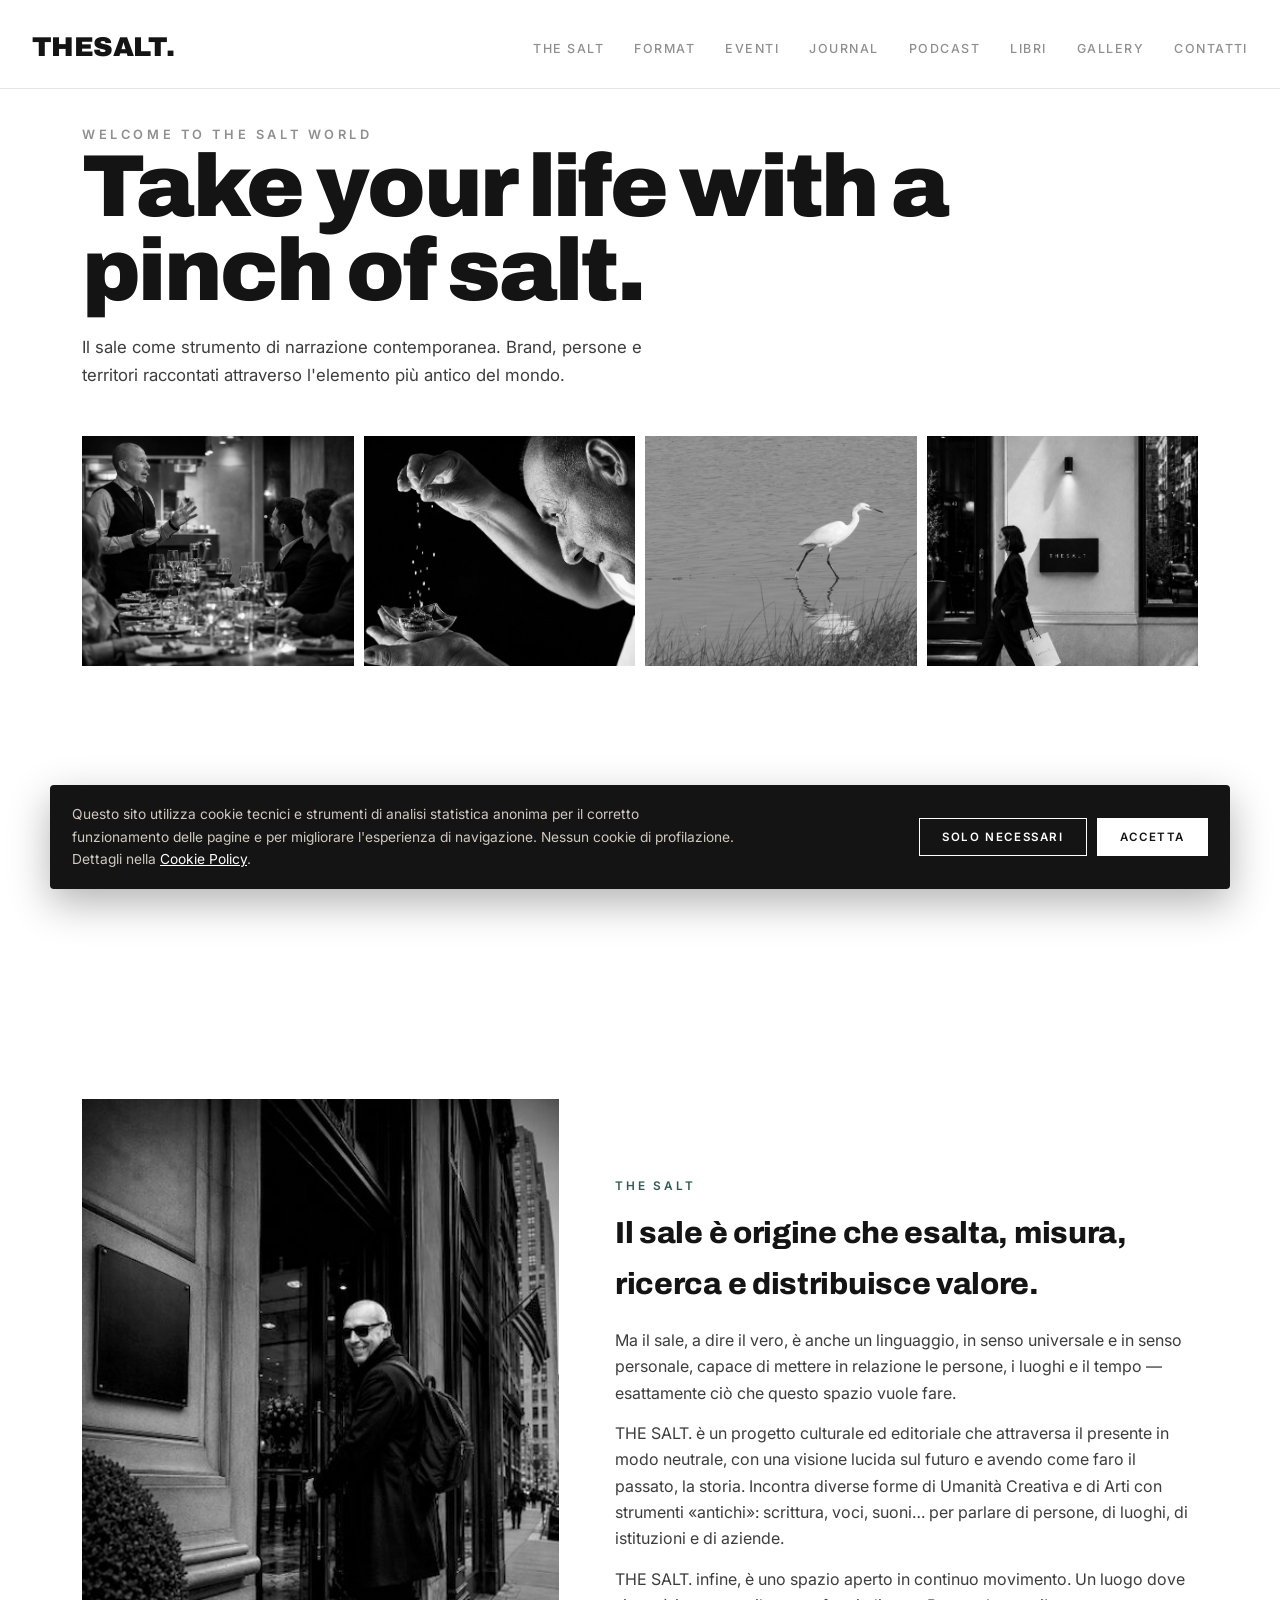
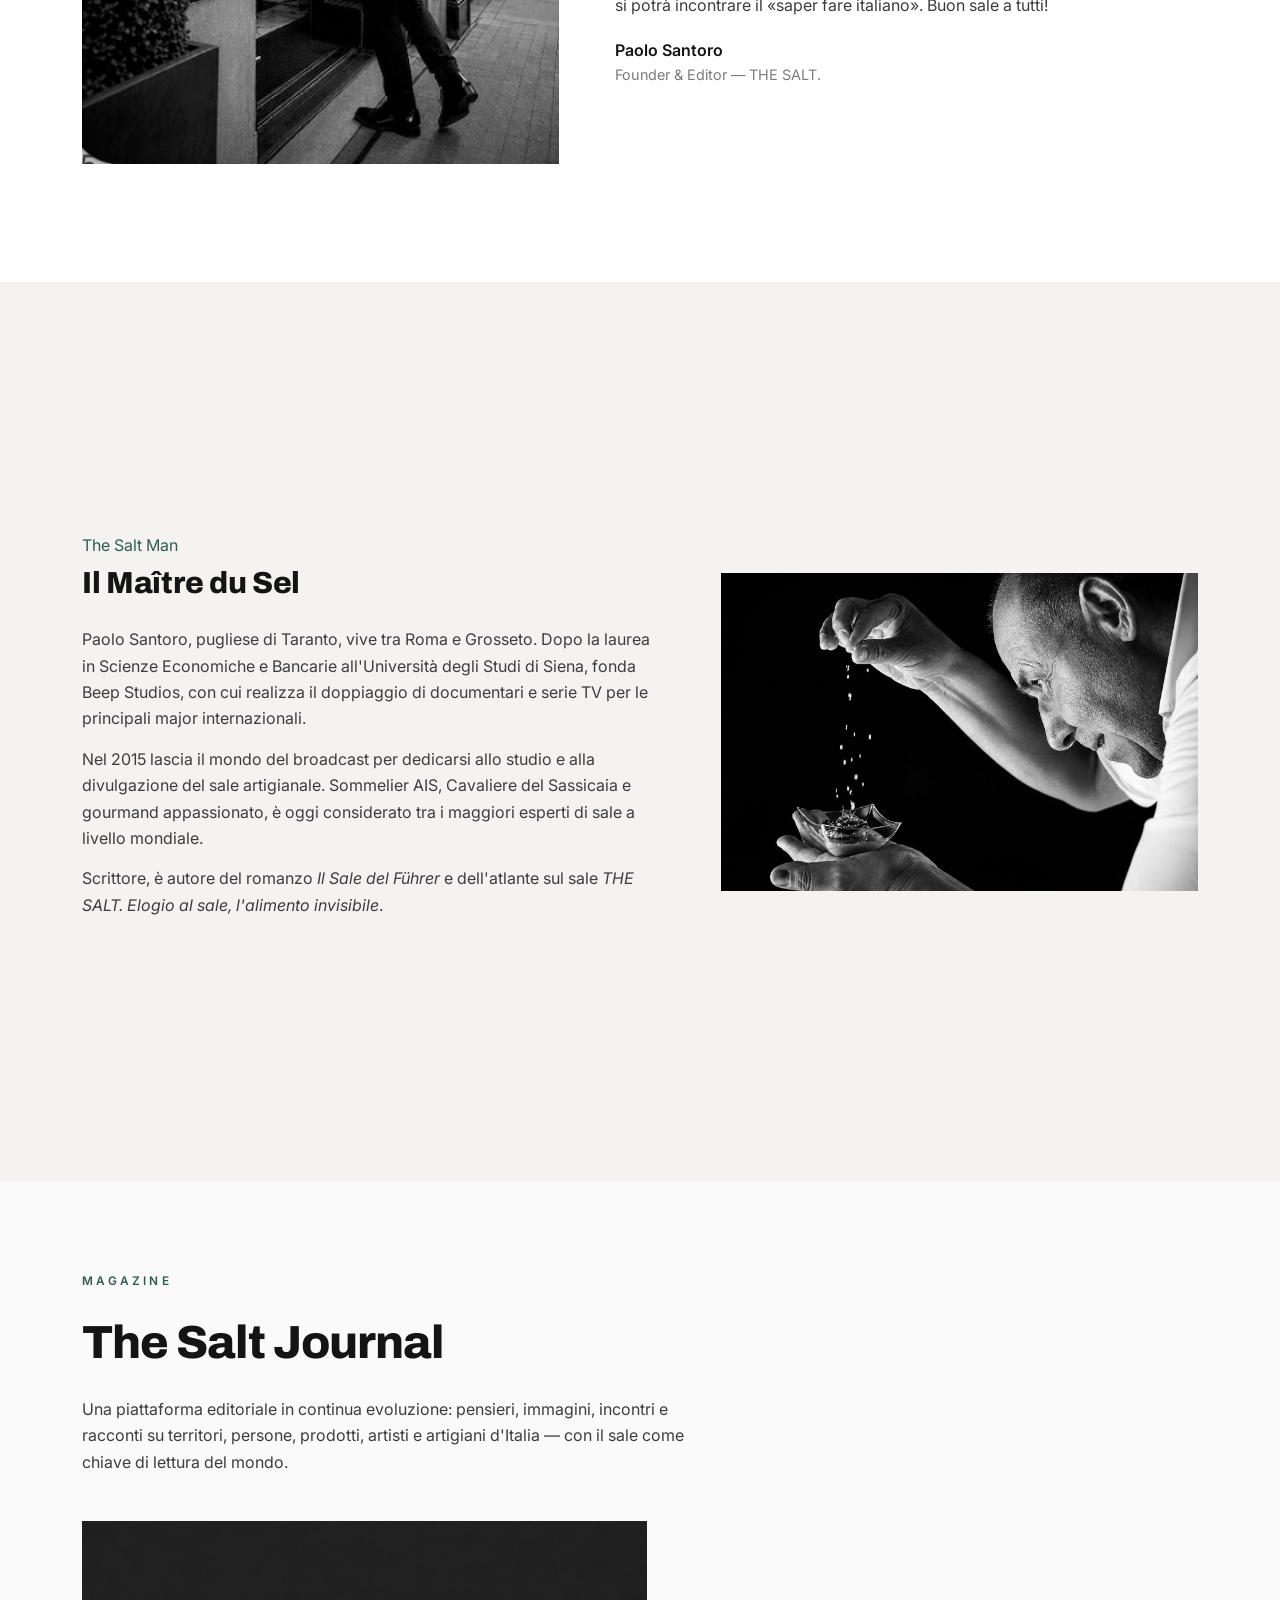
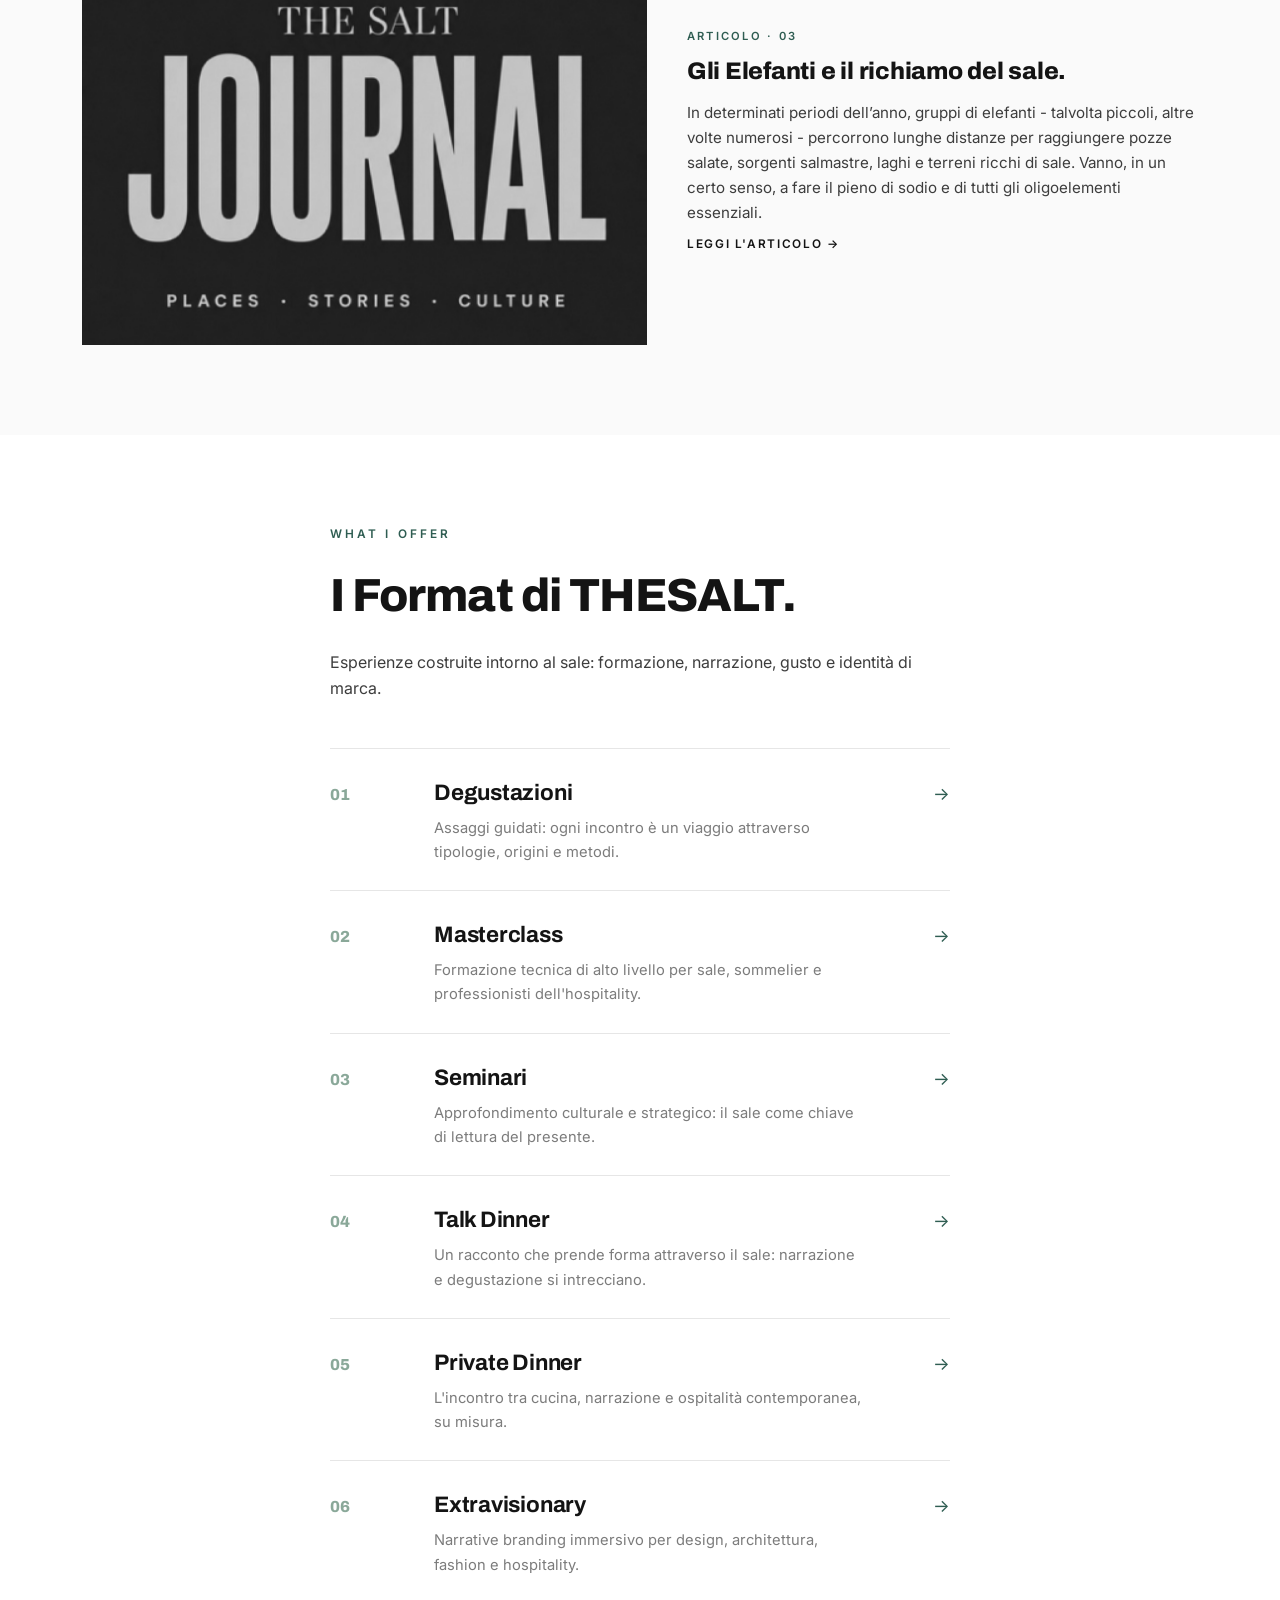
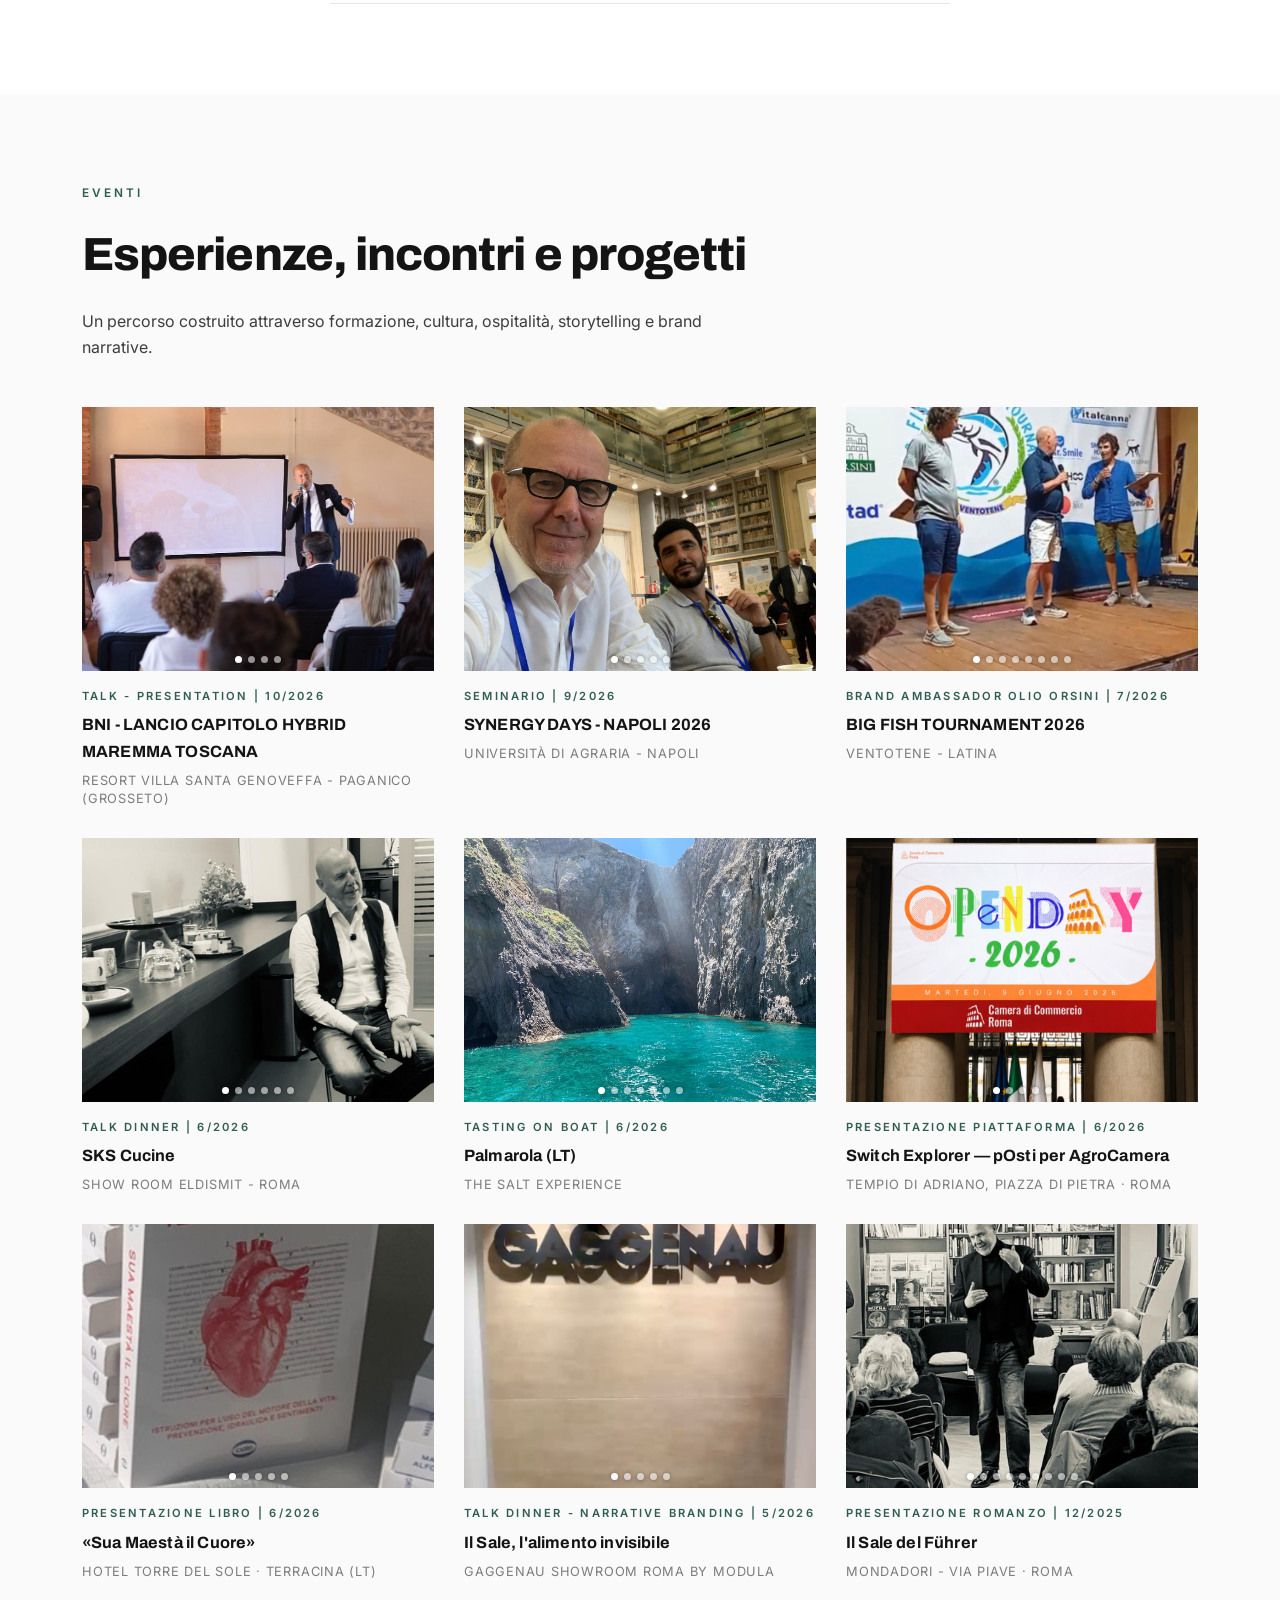
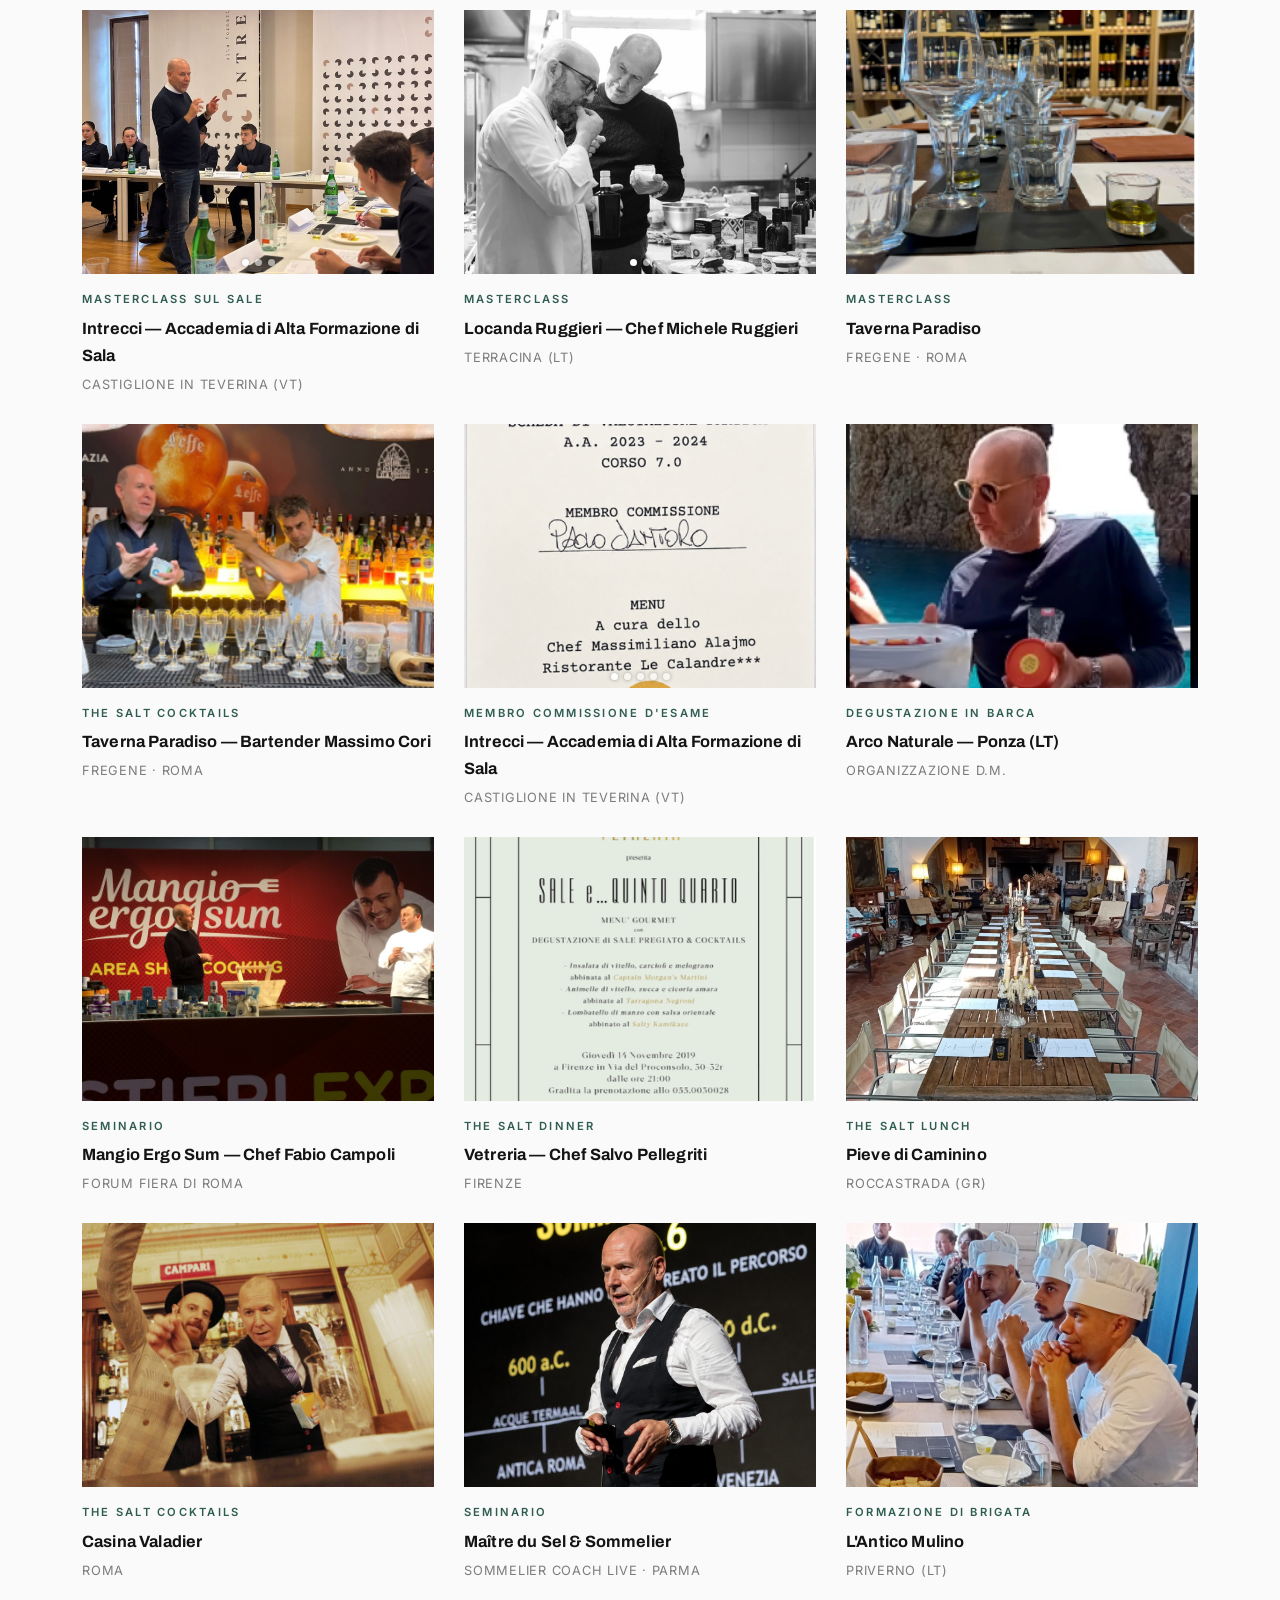
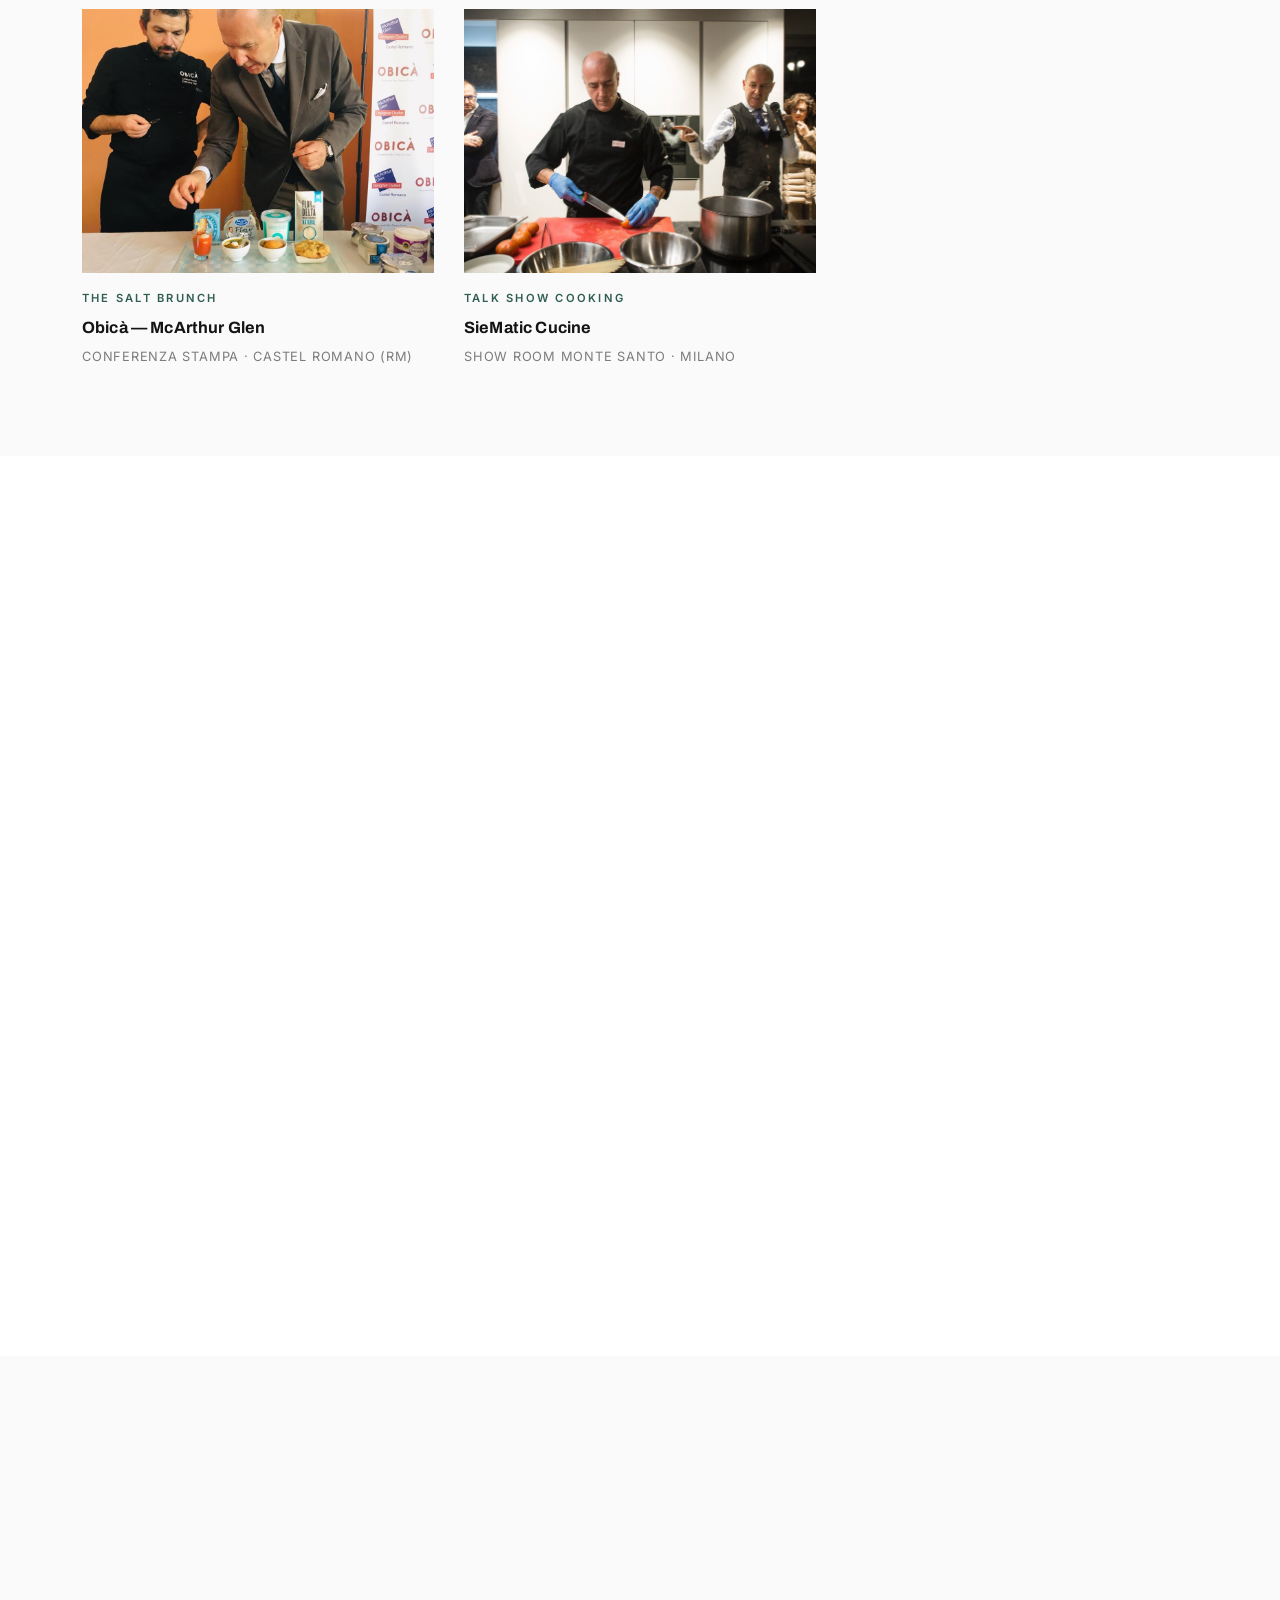
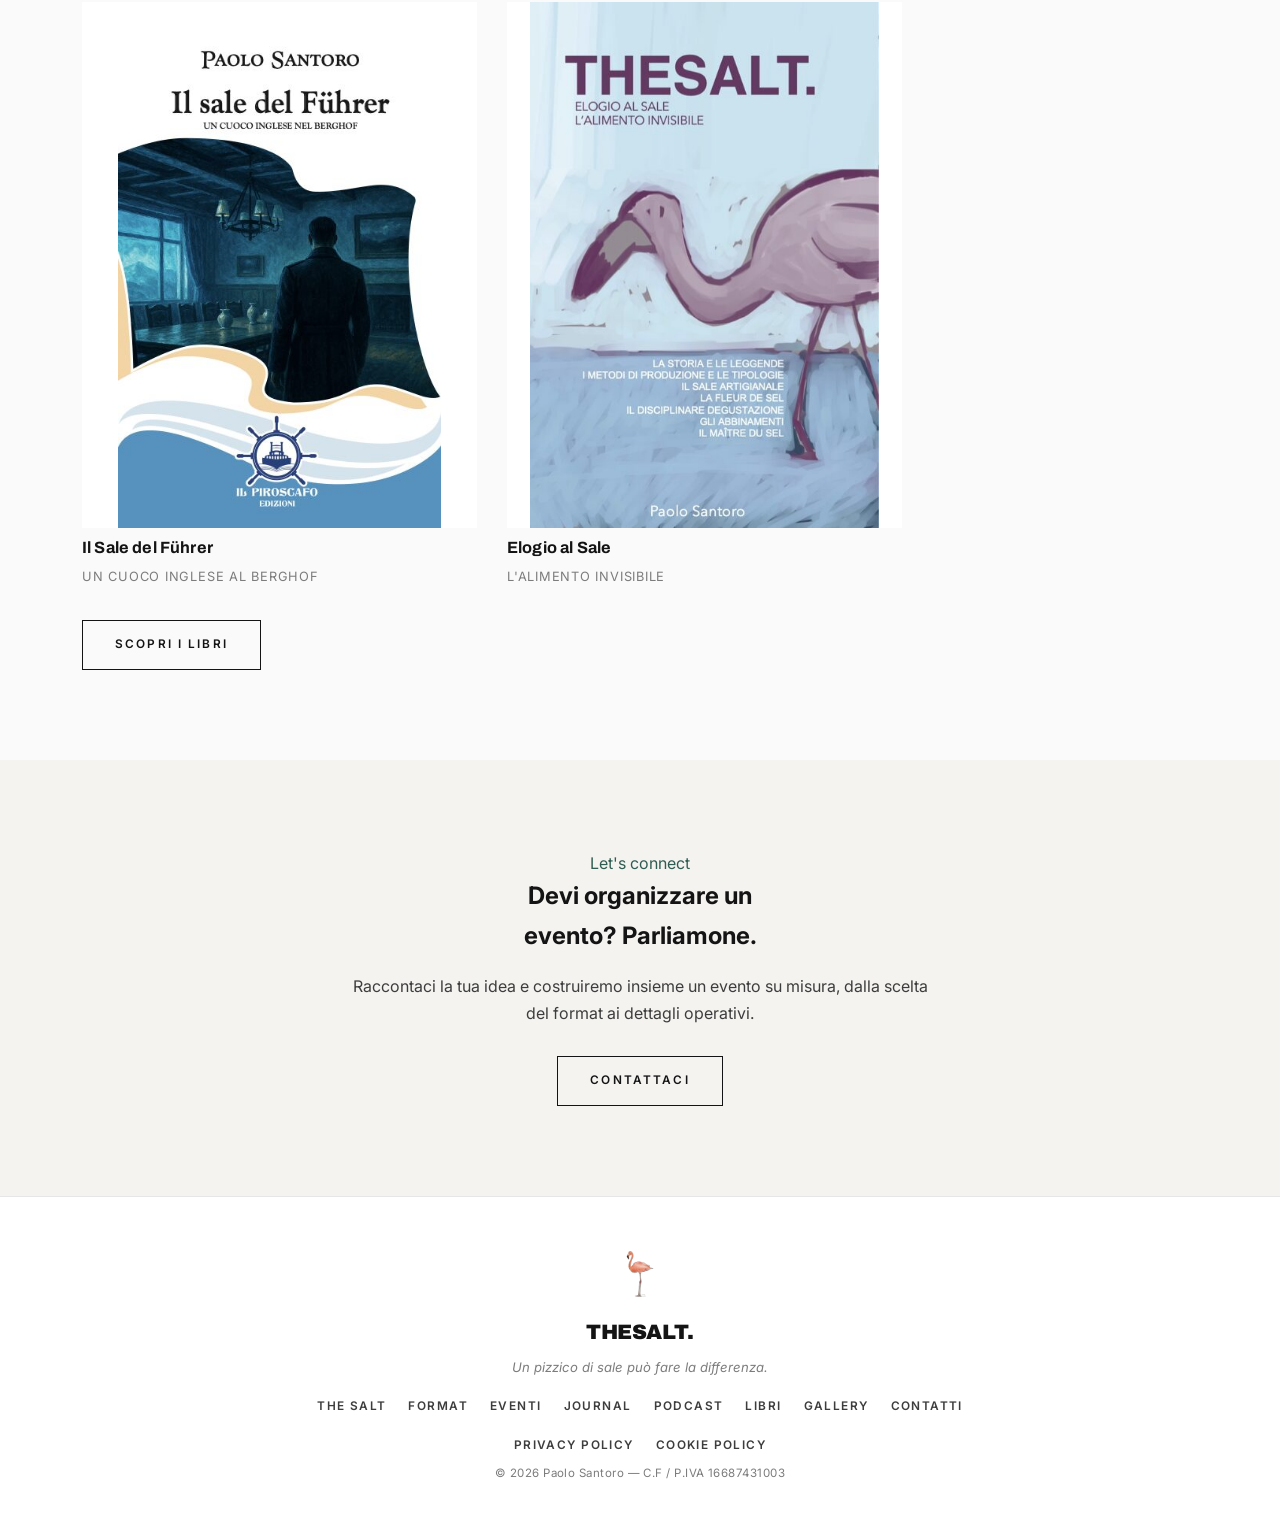
==== index.html @ 596cff04 "Aggiornamento contenuti dal pannello" ====
<!DOCTYPE html>
<html lang="it">
<head>
<meta charset="UTF-8">
<meta name="viewport" content="width=device-width, initial-scale=1">
<title>THESALT. — Paolo Santoro, Maître du Sel</title>
<meta name="description" content="THESALT. Il sale come strumento di narrazione contemporanea. Brand, persone e territori raccontati attraverso l'elemento più antico del mondo.">
<meta property="og:title" content="THESALT. — Paolo Santoro, Maître du Sel">
<meta property="og:description" content="Il sale come strumento di narrazione contemporanea.">
<meta property="og:image" content="https://thesalt.it/assets/img/hero-paolo.jpg">
<link rel="preconnect" href="https://fonts.googleapis.com">
<link rel="preconnect" href="https://fonts.gstatic.com" crossorigin>
<link href="https://fonts.googleapis.com/css2?family=Archivo:wght@600;700;800;900&family=Inter:wght@400;500;600&display=swap" rel="stylesheet">
<link rel="icon" href="assets/img/favicon.ico" sizes="any">
<link rel="icon" type="image/png" sizes="32x32" href="assets/img/favicon-32.png">
<link rel="icon" type="image/png" sizes="16x16" href="assets/img/favicon-16.png">
<link rel="apple-touch-icon" href="assets/img/apple-touch-icon.png">
<link rel="stylesheet" href="assets/style.css">
</head>
<body>

<header>
  <div class="nav">
    <a href="index.html" class="brand">THESALT.</a>
    <button class="burger" id="burger" aria-label="Menu"><span></span><span></span><span></span></button>
    <ul class="menu" id="menu">
      <li><a href="#thesalt">The Salt</a></li>
      <li><a href="format.html">Format</a></li>
      <li><a href="#eventi">Eventi</a></li>
      <li><a href="journal.html">Journal</a></li>
      <li><a href="#podcast">Podcast</a></li>
      <li><a href="libri.html">Libri</a></li>
      <li><a href="gallery.html">Gallery</a></li>
      <li><a href="contatti.html">Contatti</a></li>
    </ul>
  </div>
</header>

<!-- HERO -->
<section class="hero">
  <div class="wrap">
    <div class="tagline">Welcome to the salt world</div>
    <h1>Take your life with a pinch of salt.</h1>
    <p class="sub">Il sale come strumento di narrazione contemporanea. Brand, persone e territori raccontati attraverso l'elemento più antico del mondo.</p>
    <div class="hero-strip reveal">
      <img src="assets/img/hero1.jpg" alt="THE SALT evento">
      <img src="assets/img/maitre.jpg" alt="Il gesto del sale">
      <img src="assets/img/hero2.jpg" alt="THE SALT esperienza">
      <img src="assets/img/extravisionary.jpg" alt="THE SALT">
    </div>
  </div>
</section>

<!-- THE SALT -->
<section class="section snap-full" id="thesalt">
  <div class="wrap">
    <div class="editorial reveal">
      <img src="assets/img/hero-paolo.jpg" alt="THE SALT">
      <div class="body">
        <div class="label">The Salt</div>
        <h3>Il sale è origine che esalta, misura, ricerca e distribuisce valore.</h3>
        <p>Ma il sale, a dire il vero, è anche un linguaggio, in senso universale e in senso personale, capace di mettere in relazione le persone, i luoghi e il tempo — esattamente ciò che questo spazio vuole fare.</p>
        <p>THE SALT. è un progetto culturale ed editoriale che attraversa il presente in modo neutrale, con una visione lucida sul futuro e avendo come faro il passato, la storia. Incontra diverse forme di Umanità Creativa e di Arti con strumenti «antichi»: scrittura, voci, suoni… per parlare di persone, di luoghi, di istituzioni e di aziende.</p>
        <p>THE SALT. infine, è uno spazio aperto in continuo movimento. Un luogo dove si potrà incontrare il «saper fare italiano». Buon sale a tutti!</p>
        <div class="sign">Paolo Santoro<span>Founder &amp; Editor — THE SALT.</span></div>
      </div>
    </div>
  </div>
</section>

<!-- MAITRE -->
<section class="section snap-full band" id="maitre">
  <div class="wrap">
    <div class="editorial rev">
      <div class="body">
        <div class="kicker">The Salt Man</div>
        <h3>Il Maître du Sel</h3>
        <p>Paolo Santoro, pugliese di Taranto, vive tra Roma e Grosseto. Dopo la laurea in Scienze Economiche e Bancarie all'Università degli Studi di Siena, fonda Beep Studios, con cui realizza il doppiaggio di documentari e serie TV per le principali major internazionali.</p>
        <p>Nel 2015 lascia il mondo del broadcast per dedicarsi allo studio e alla divulgazione del sale artigianale. Sommelier AIS, Cavaliere del Sassicaia e gourmand appassionato, è oggi considerato tra i maggiori esperti di sale a livello mondiale.</p>
        <p>Scrittore, è autore del romanzo <em>Il Sale del Führer</em> e dell'atlante sul sale <em>THE SALT. Elogio al sale, l'alimento invisibile</em>.</p>
      </div>
      <img src="assets/img/maitre.jpg" alt="Il Maître du Sel">
    </div>
  </div>
</section>

<!-- THE SALT JOURNAL -->
<section class="section" id="journal" style="background:#fafafa">
  <div class="wrap">
    <div class="shead reveal">
      <div class="kicker">Magazine</div>
      <h2>The Salt Journal</h2>
      <p>Una piattaforma editoriale in continua evoluzione: pensieri, immagini, incontri e racconti su territori, persone, prodotti, artisti e artigiani d'Italia — con il sale come chiave di lettura del mondo.</p>
    </div>
    <!-- JCARD:START — ultimo articolo, generato dal pannello: non modificare a mano -->
    <a class="jcard reveal" href="journal-gli-elefanti-e-il-richiamo-del-sale.html" style="display:grid;grid-template-columns:1.05fr 0.95fr;gap:40px;align-items:center">
      <img src="assets/img/journal-cover.jpg" alt="The Salt Journal" style="aspect-ratio:4/3">
      <div>
        <div class="tag">Articolo · 03</div>
        <h3>Gli Elefanti e il richiamo del sale.</h3>
        <p>In determinati periodi dell’anno, gruppi di elefanti - talvolta piccoli, altre volte numerosi - percorrono lunghe distanze per raggiungere pozze salate, sorgenti salmastre, laghi e terreni ricchi di sale. Vanno, in un certo senso, a fare il pieno di sodio e di tutti gli oligoelementi essenziali. </p>
        <div class="more">Leggi l'articolo →</div>
      </div>
    </a>
    <!-- JCARD:END -->
  </div>
</section>

<!-- FORMAT overview -->
<section class="section snap-full" id="format">
  <div class="wrap">
    <div class="shead reveal">
      <div class="kicker">What I offer</div>
      <h2>I Format di THESALT.</h2>
      <p>Esperienze costruite intorno al sale: formazione, narrazione, gusto e identità di marca.</p>
    </div>
    <div class="format-list reveal">
      <a class="format-row" href="format.html#degustazioni"><span class="n">01</span><div><h4>Degustazioni</h4><p>Assaggi guidati: ogni incontro è un viaggio attraverso tipologie, origini e metodi.</p></div><span class="arrow">→</span></a>
      <a class="format-row" href="format.html#masterclass"><span class="n">02</span><div><h4>Masterclass</h4><p>Formazione tecnica di alto livello per sale, sommelier e professionisti dell'hospitality.</p></div><span class="arrow">→</span></a>
      <a class="format-row" href="format.html#seminari"><span class="n">03</span><div><h4>Seminari</h4><p>Approfondimento culturale e strategico: il sale come chiave di lettura del presente.</p></div><span class="arrow">→</span></a>
      <a class="format-row" href="format.html#talk-dinner"><span class="n">04</span><div><h4>Talk Dinner</h4><p>Un racconto che prende forma attraverso il sale: narrazione e degustazione si intrecciano.</p></div><span class="arrow">→</span></a>
      <a class="format-row" href="format.html#private-dinner"><span class="n">05</span><div><h4>Private Dinner</h4><p>L'incontro tra cucina, narrazione e ospitalità contemporanea, su misura.</p></div><span class="arrow">→</span></a>
      <a class="format-row" href="format.html#extravisionary"><span class="n">06</span><div><h4>Extravisionary</h4><p>Narrative branding immersivo per design, architettura, fashion e hospitality.</p></div><span class="arrow">→</span></a>
    </div>
  </div>
</section>

<!-- EVENTI -->
<section class="section" id="eventi" style="background:#fafafa">
  <div class="wrap">
    <div class="shead reveal">
      <div class="kicker">Eventi</div>
      <h2>Esperienze, incontri e progetti</h2>
      <p>Un percorso costruito attraverso formazione, cultura, ospitalità, storytelling e brand narrative.</p>
    </div>
    <div class="grid reveal">
      <!-- EVENTI:START — sezione generata dal pannello (pannello.html): non modificare a mano -->
      <div class="card">
        <div class="ph slides">
          <img class="on" src="assets/img/ev-bni-lancio-capitolo-hybrid-maremma-toscana-01.jpg" alt="Talk - Presentation | 10/2026 BNI - LANCIO CAPITOLO HYBRID MAREMMA TOSCANA — Resort Villa Santa Genoveffa - Paganico (Grosseto), foto 1">
          <img src="assets/img/ev-bni-lancio-capitolo-hybrid-maremma-toscana-02.jpg" alt="Talk - Presentation | 10/2026 BNI - LANCIO CAPITOLO HYBRID MAREMMA TOSCANA — Resort Villa Santa Genoveffa - Paganico (Grosseto), foto 2">
          <img src="assets/img/ev-bni-lancio-capitolo-hybrid-maremma-toscana-03.jpg" alt="Talk - Presentation | 10/2026 BNI - LANCIO CAPITOLO HYBRID MAREMMA TOSCANA — Resort Villa Santa Genoveffa - Paganico (Grosseto), foto 3">
          <img src="assets/img/ev-bni-lancio-capitolo-hybrid-maremma-toscana-04.jpg" alt="Talk - Presentation | 10/2026 BNI - LANCIO CAPITOLO HYBRID MAREMMA TOSCANA — Resort Villa Santa Genoveffa - Paganico (Grosseto), foto 4">
        </div>
        <div class="tag">Talk - Presentation | 10/2026</div><h5>BNI - LANCIO CAPITOLO HYBRID MAREMMA TOSCANA</h5><div class="cap">Resort Villa Santa Genoveffa - Paganico (Grosseto)</div>
      </div>
      <div class="card">
        <div class="ph slides">
          <img class="on" src="assets/img/ev-synergy-days-napoli-2026-01.jpg" alt="SEMINARIO | 9/2026 SYNERGY DAYS - NAPOLI 2026 — UNIVERSITÀ DI AGRARIA - NAPOLI, foto 1">
          <img src="assets/img/ev-synergy-days-napoli-2026-02.jpg" alt="SEMINARIO | 9/2026 SYNERGY DAYS - NAPOLI 2026 — UNIVERSITÀ DI AGRARIA - NAPOLI, foto 2">
          <img src="assets/img/ev-synergy-days-napoli-2026-03.jpg" alt="SEMINARIO | 9/2026 SYNERGY DAYS - NAPOLI 2026 — UNIVERSITÀ DI AGRARIA - NAPOLI, foto 3">
          <img src="assets/img/ev-synergy-days-napoli-2026-04.jpg" alt="SEMINARIO | 9/2026 SYNERGY DAYS - NAPOLI 2026 — UNIVERSITÀ DI AGRARIA - NAPOLI, foto 4">
          <img src="assets/img/ev-synergy-days-napoli-2026-05.jpg" alt="SEMINARIO | 9/2026 SYNERGY DAYS - NAPOLI 2026 — UNIVERSITÀ DI AGRARIA - NAPOLI, foto 5">
        </div>
        <div class="tag">SEMINARIO | 9/2026</div><h5>SYNERGY DAYS - NAPOLI 2026</h5><div class="cap">UNIVERSITÀ DI AGRARIA - NAPOLI</div>
      </div>
      <div class="card">
        <div class="ph slides">
          <img class="on" src="assets/img/ev-big-fish-tournament-01.jpg" alt="BRAND AMBASSADOR OLIO ORSINI | 7/2026 BIG FISH TOURNAMENT 2026 — VENTOTENE - LATINA, foto 1">
          <img src="assets/img/ev-big-fish-tournament-02.jpg" alt="BRAND AMBASSADOR OLIO ORSINI | 7/2026 BIG FISH TOURNAMENT 2026 — VENTOTENE - LATINA, foto 2">
          <img src="assets/img/ev-big-fish-tournament-03.jpg" alt="BRAND AMBASSADOR OLIO ORSINI | 7/2026 BIG FISH TOURNAMENT 2026 — VENTOTENE - LATINA, foto 3">
          <img src="assets/img/ev-big-fish-tournament-04.jpg" alt="BRAND AMBASSADOR OLIO ORSINI | 7/2026 BIG FISH TOURNAMENT 2026 — VENTOTENE - LATINA, foto 4">
          <img src="assets/img/ev-big-fish-tournament-05.jpg" alt="BRAND AMBASSADOR OLIO ORSINI | 7/2026 BIG FISH TOURNAMENT 2026 — VENTOTENE - LATINA, foto 5">
          <img src="assets/img/ev-big-fish-tournament-07.jpg" alt="BRAND AMBASSADOR OLIO ORSINI | 7/2026 BIG FISH TOURNAMENT 2026 — VENTOTENE - LATINA, foto 6">
          <img src="assets/img/ev-big-fish-tournament-08.jpg" alt="BRAND AMBASSADOR OLIO ORSINI | 7/2026 BIG FISH TOURNAMENT 2026 — VENTOTENE - LATINA, foto 7">
          <img src="assets/img/ev-big-fish-tournament-09.jpg" alt="BRAND AMBASSADOR OLIO ORSINI | 7/2026 BIG FISH TOURNAMENT 2026 — VENTOTENE - LATINA, foto 8">
        </div>
        <div class="tag">BRAND AMBASSADOR OLIO ORSINI | 7/2026</div><h5>BIG FISH TOURNAMENT 2026</h5><div class="cap">VENTOTENE - LATINA</div>
      </div>
      <div class="card">
        <div class="ph slides">
          <img class="on" src="assets/img/ev-sks-06.jpg" alt="Talk Dinner | 6/2026 SKS Cucine — Show Room Eldismit - ROMA, foto 1">
          <img src="assets/img/ev-sks-07.jpg" alt="Talk Dinner | 6/2026 SKS Cucine — Show Room Eldismit - ROMA, foto 2">
          <img src="assets/img/ev-sks-01.jpg" alt="Talk Dinner | 6/2026 SKS Cucine — Show Room Eldismit - ROMA, foto 3">
          <img src="assets/img/ev-sks-02.jpg" alt="Talk Dinner | 6/2026 SKS Cucine — Show Room Eldismit - ROMA, foto 4">
          <img src="assets/img/ev-sks-04.jpg" alt="Talk Dinner | 6/2026 SKS Cucine — Show Room Eldismit - ROMA, foto 5">
          <img src="assets/img/ev-sks-05.jpg" alt="Talk Dinner | 6/2026 SKS Cucine — Show Room Eldismit - ROMA, foto 6">
        </div>
        <div class="tag">Talk Dinner | 6/2026</div><h5>SKS Cucine</h5><div class="cap">Show Room Eldismit - ROMA</div>
      </div>
      <div class="card">
        <div class="ph slides">
          <img class="on" src="assets/img/ev-palmarola-02.jpg" alt="Tasting on Boat | 6/2026 Palmarola (LT) — The Salt Experience, foto 1">
          <img src="assets/img/ev-palmarola-05.jpg" alt="Tasting on Boat | 6/2026 Palmarola (LT) — The Salt Experience, foto 2">
          <img src="assets/img/ev-palmarola-03.jpg" alt="Tasting on Boat | 6/2026 Palmarola (LT) — The Salt Experience, foto 3">
          <img src="assets/img/ev-palmarola-04.jpg" alt="Tasting on Boat | 6/2026 Palmarola (LT) — The Salt Experience, foto 4">
          <img src="assets/img/ev-palmarola-06.jpg" alt="Tasting on Boat | 6/2026 Palmarola (LT) — The Salt Experience, foto 5">
          <img src="assets/img/ev-palmarola-07.jpg" alt="Tasting on Boat | 6/2026 Palmarola (LT) — The Salt Experience, foto 6">
          <img src="assets/img/ev-palmarola-01.jpg" alt="Tasting on Boat | 6/2026 Palmarola (LT) — The Salt Experience, foto 7">
        </div>
        <div class="tag">Tasting on Boat | 6/2026</div><h5>Palmarola (LT)</h5><div class="cap">The Salt Experience</div>
      </div>
      <div class="card">
        <div class="ph slides">
          <img class="on" src="assets/img/ev-switch-01.jpg" alt="Presentazione piattaforma | 6/2026 Switch Explorer — pOsti per AgroCamera — Tempio di Adriano, Piazza di Pietra · Roma, foto 1">
          <img src="assets/img/ev-switch-02.jpg" alt="Presentazione piattaforma | 6/2026 Switch Explorer — pOsti per AgroCamera — Tempio di Adriano, Piazza di Pietra · Roma, foto 2">
          <img src="assets/img/ev-switch-03.jpg" alt="Presentazione piattaforma | 6/2026 Switch Explorer — pOsti per AgroCamera — Tempio di Adriano, Piazza di Pietra · Roma, foto 3">
          <img src="assets/img/ev-switch-04.jpg" alt="Presentazione piattaforma | 6/2026 Switch Explorer — pOsti per AgroCamera — Tempio di Adriano, Piazza di Pietra · Roma, foto 4">
          <img src="assets/img/ev-switch-05.jpg" alt="Presentazione piattaforma | 6/2026 Switch Explorer — pOsti per AgroCamera — Tempio di Adriano, Piazza di Pietra · Roma, foto 5">
        </div>
        <div class="tag">Presentazione piattaforma | 6/2026</div><h5>Switch Explorer — pOsti per AgroCamera</h5><div class="cap">Tempio di Adriano, Piazza di Pietra · Roma</div>
      </div>
      <div class="card">
        <div class="ph slides">
          <img class="on" src="assets/img/ev-cuore-01.jpg" alt="Presentazione libro | 6/2026 «Sua Maestà il Cuore» — Hotel Torre del Sole · Terracina (LT), foto 1">
          <img src="assets/img/ev-cuore-02.jpg" alt="Presentazione libro | 6/2026 «Sua Maestà il Cuore» — Hotel Torre del Sole · Terracina (LT), foto 2">
          <img src="assets/img/ev-cuore-03.jpg" alt="Presentazione libro | 6/2026 «Sua Maestà il Cuore» — Hotel Torre del Sole · Terracina (LT), foto 3">
          <img src="assets/img/ev-cuore-04.jpg" alt="Presentazione libro | 6/2026 «Sua Maestà il Cuore» — Hotel Torre del Sole · Terracina (LT), foto 4">
          <img src="assets/img/ev-cuore-05.jpg" alt="Presentazione libro | 6/2026 «Sua Maestà il Cuore» — Hotel Torre del Sole · Terracina (LT), foto 5">
        </div>
        <div class="tag">Presentazione libro | 6/2026</div><h5>«Sua Maestà il Cuore»</h5><div class="cap">Hotel Torre del Sole · Terracina (LT)</div>
      </div>
      <div class="card">
        <div class="ph slides">
          <img class="on" src="assets/img/ev-gaggenau-01.jpg" alt="Talk Dinner - Narrative Branding | 5/2026 Il Sale, l'alimento invisibile — Gaggenau Showroom Roma by Modula, foto 1">
          <img src="assets/img/ev-gaggenau-02.jpg" alt="Talk Dinner - Narrative Branding | 5/2026 Il Sale, l'alimento invisibile — Gaggenau Showroom Roma by Modula, foto 2">
          <img src="assets/img/ev-gaggenau-03.jpg" alt="Talk Dinner - Narrative Branding | 5/2026 Il Sale, l'alimento invisibile — Gaggenau Showroom Roma by Modula, foto 3">
          <img src="assets/img/ev-gaggenau-04.jpg" alt="Talk Dinner - Narrative Branding | 5/2026 Il Sale, l'alimento invisibile — Gaggenau Showroom Roma by Modula, foto 4">
          <img src="assets/img/ev-gaggenau-05.jpg" alt="Talk Dinner - Narrative Branding | 5/2026 Il Sale, l'alimento invisibile — Gaggenau Showroom Roma by Modula, foto 5">
        </div>
        <div class="tag">Talk Dinner - Narrative Branding | 5/2026</div><h5>Il Sale, l'alimento invisibile</h5><div class="cap">Gaggenau Showroom Roma by Modula</div>
      </div>
      <div class="card">
        <div class="ph slides">
          <img class="on" src="assets/img/ev-fuhrer-01.jpg" alt="Presentazione romanzo | 12/2025 Il Sale del Führer — Mondadori - Via Piave · Roma, foto 1">
          <img src="assets/img/ev-fuhrer-02.jpg" alt="Presentazione romanzo | 12/2025 Il Sale del Führer — Mondadori - Via Piave · Roma, foto 2">
          <img src="assets/img/ev-fuhrer-03.jpg" alt="Presentazione romanzo | 12/2025 Il Sale del Führer — Mondadori - Via Piave · Roma, foto 3">
          <img src="assets/img/ev-fuhrer-04.jpg" alt="Presentazione romanzo | 12/2025 Il Sale del Führer — Mondadori - Via Piave · Roma, foto 4">
          <img src="assets/img/ev-fuhrer-05.jpg" alt="Presentazione romanzo | 12/2025 Il Sale del Führer — Mondadori - Via Piave · Roma, foto 5">
          <img src="assets/img/ev-fuhrer-06.jpg" alt="Presentazione romanzo | 12/2025 Il Sale del Führer — Mondadori - Via Piave · Roma, foto 6">
          <img src="assets/img/ev-fuhrer-07.jpg" alt="Presentazione romanzo | 12/2025 Il Sale del Führer — Mondadori - Via Piave · Roma, foto 7">
          <img src="assets/img/ev-fuhrer-08.jpg" alt="Presentazione romanzo | 12/2025 Il Sale del Führer — Mondadori - Via Piave · Roma, foto 8">
          <img src="assets/img/ev-fuhrer-09.jpg" alt="Presentazione romanzo | 12/2025 Il Sale del Führer — Mondadori - Via Piave · Roma, foto 9">
        </div>
        <div class="tag">Presentazione romanzo | 12/2025</div><h5>Il Sale del Führer</h5><div class="cap">Mondadori - Via Piave · Roma</div>
      </div>
      <div class="card">
        <div class="ph slides">
          <img class="on" src="assets/img/ev-masterclass-intrecci-01.jpg" alt="Masterclass sul sale Intrecci — Accademia di Alta Formazione di Sala — Castiglione in Teverina (VT), foto 1">
          <img src="assets/img/ev-masterclass-intrecci-02.jpg" alt="Masterclass sul sale Intrecci — Accademia di Alta Formazione di Sala — Castiglione in Teverina (VT), foto 2">
          <img src="assets/img/ev-masterclass-intrecci-03.jpg" alt="Masterclass sul sale Intrecci — Accademia di Alta Formazione di Sala — Castiglione in Teverina (VT), foto 3">
        </div>
        <div class="tag">Masterclass sul sale</div><h5>Intrecci — Accademia di Alta Formazione di Sala</h5><div class="cap">Castiglione in Teverina (VT)</div>
      </div>
      <div class="card">
        <div class="ph slides">
          <img class="on" src="assets/img/ev-ruggieri-01.jpg" alt="Masterclass Locanda Ruggieri — Chef Michele Ruggieri — Terracina (LT), foto 1">
          <img src="assets/img/ev-ruggieri-02.jpg" alt="Masterclass Locanda Ruggieri — Chef Michele Ruggieri — Terracina (LT), foto 2">
        </div>
        <div class="tag">Masterclass</div><h5>Locanda Ruggieri — Chef Michele Ruggieri</h5><div class="cap">Terracina (LT)</div>
      </div>
      <div class="card"><img class="ph" src="assets/img/ev-taverna-masterclass-01.jpg" alt="Masterclass Taverna Paradiso — Fregene · Roma"><div class="tag">Masterclass</div><h5>Taverna Paradiso</h5><div class="cap">Fregene · Roma</div></div>
      <div class="card"><img class="ph" src="assets/img/ev-taverna-cocktails-01.jpg" alt="The Salt Cocktails Taverna Paradiso — Bartender Massimo Cori — Fregene · Roma"><div class="tag">The Salt Cocktails</div><h5>Taverna Paradiso — Bartender Massimo Cori</h5><div class="cap">Fregene · Roma</div></div>
      <div class="card">
        <div class="ph slides">
          <img class="on" src="assets/img/ev-commissione-01.jpg" alt="Membro commissione d'esame Intrecci — Accademia di Alta Formazione di Sala — Castiglione in Teverina (VT), foto 1">
          <img src="assets/img/ev-commissione-02.jpg" alt="Membro commissione d'esame Intrecci — Accademia di Alta Formazione di Sala — Castiglione in Teverina (VT), foto 2">
          <img src="assets/img/ev-commissione-03.jpg" alt="Membro commissione d'esame Intrecci — Accademia di Alta Formazione di Sala — Castiglione in Teverina (VT), foto 3">
          <img src="assets/img/ev-commissione-04.jpg" alt="Membro commissione d'esame Intrecci — Accademia di Alta Formazione di Sala — Castiglione in Teverina (VT), foto 4">
          <img src="assets/img/ev-commissione-05.jpg" alt="Membro commissione d'esame Intrecci — Accademia di Alta Formazione di Sala — Castiglione in Teverina (VT), foto 5">
        </div>
        <div class="tag">Membro commissione d'esame</div><h5>Intrecci — Accademia di Alta Formazione di Sala</h5><div class="cap">Castiglione in Teverina (VT)</div>
      </div>
      <div class="card"><img class="ph" src="assets/img/ev-arco-naturale-01.jpg" alt="Degustazione in barca Arco Naturale — Ponza (LT) — Organizzazione D.M."><div class="tag">Degustazione in barca</div><h5>Arco Naturale — Ponza (LT)</h5><div class="cap">Organizzazione D.M.</div></div>
      <div class="card"><img class="ph" src="assets/img/ev-form2.jpg" alt="Seminario Mangio Ergo Sum — Chef Fabio Campoli — Forum Fiera di Roma"><div class="tag">Seminario</div><h5>Mangio Ergo Sum — Chef Fabio Campoli</h5><div class="cap">Forum Fiera di Roma</div></div>
      <div class="card"><img class="ph" src="assets/img/ev-vetreria-01.jpg" alt="The Salt Dinner Vetreria — Chef Salvo Pellegriti — Firenze"><div class="tag">The Salt Dinner</div><h5>Vetreria — Chef Salvo Pellegriti</h5><div class="cap">Firenze</div></div>
      <div class="card"><img class="ph" src="assets/img/ev-exp1.jpg" alt="The Salt Lunch Pieve di Caminino — Roccastrada (GR)"><div class="tag">The Salt Lunch</div><h5>Pieve di Caminino</h5><div class="cap">Roccastrada (GR)</div></div>
      <div class="card"><img class="ph" src="assets/img/ev-exp2.jpg" alt="The Salt Cocktails Casina Valadier — Roma"><div class="tag">The Salt Cocktails</div><h5>Casina Valadier</h5><div class="cap">Roma</div></div>
      <div class="card"><img class="ph" src="assets/img/ev-form1.jpg" alt="Seminario Maître du Sel &amp; Sommelier — Sommelier Coach Live · Parma"><div class="tag">Seminario</div><h5>Maître du Sel &amp; Sommelier</h5><div class="cap">Sommelier Coach Live · Parma</div></div>
      <div class="card"><img class="ph" src="assets/img/ev-form3.jpg" alt="Formazione di brigata L'Antico Mulino — Priverno (LT)"><div class="tag">Formazione di brigata</div><h5>L'Antico Mulino</h5><div class="cap">Priverno (LT)</div></div>
      <div class="card"><img class="ph" src="assets/img/ev-mkt2.jpg" alt="The Salt Brunch Obicà — McArthur Glen — Conferenza stampa · Castel Romano (RM)"><div class="tag">The Salt Brunch</div><h5>Obicà — McArthur Glen</h5><div class="cap">Conferenza stampa · Castel Romano (RM)</div></div>
      <div class="card"><img class="ph" src="assets/img/ev-mkt1.jpg" alt="Talk Show Cooking SieMatic Cucine — Show Room Monte Santo · Milano"><div class="tag">Talk Show Cooking</div><h5>SieMatic Cucine</h5><div class="cap">Show Room Monte Santo · Milano</div></div>
      <!-- EVENTI:END -->
    </div>
  </div>
</section>

<!-- PODCAST -->
<section class="section snap-full" id="podcast">
  <div class="wrap">
    <div class="editorial reveal">
      <img src="assets/img/podcast.jpg" alt="Podcast The Salt People">
      <div class="body">
        <div class="label">Podcast</div>
        <h3>The Salt People</h3>
        <p>Da ottobre 2026 partirà <strong>THE SALT PEOPLE</strong>: un podcast dedicato alle diverse forme di umanità creativa — artisti, artigiani, imprenditori, chef, ricercatori, visionari e persone che, attraverso il proprio lavoro e le proprie scelte, contribuiscono a lasciare un segno nel mondo.</p>
        <p>Nasce dall'incontro tra la mia attività di narratore e divulgatore e un'esperienza di oltre venticinque anni nel mondo del broadcast audio, del doppiaggio e della produzione di contenuti. Un ritorno alle origini, reinterpretato attraverso uno degli strumenti più interessanti della comunicazione contemporanea.</p>
        <p>Ogni episodio sarà un viaggio dentro una storia autentica: non semplici interviste, ma conversazioni capaci di esplorare percorsi umani, professionali e creativi. Un format che unirà una dimensione itinerante, nei luoghi delle storie raccontate, a una in studio dedicata all'approfondimento.</p>
        <p><strong>The Salt People.</strong> Voci e suoni di umanità creativa.</p>
      </div>
    </div>
    <!-- PODCAST:START — episodi generati dal pannello: non modificare a mano -->
    <!-- PODCAST:END -->
  </div>
</section>

<!-- LIBRI teaser -->
<section class="section" id="libri-teaser" style="background:#fafafa">
  <div class="wrap">
    <div class="shead reveal">
      <div class="kicker">Pubblicazioni</div>
      <h2>Libri</h2>
    </div>
    <div class="grid reveal" style="grid-template-columns:repeat(2,1fr);max-width:820px;align-items:start">
      <a class="card" href="libri.html#fuhrer"><img class="ph" style="aspect-ratio:3/4;object-fit:contain;background:#fff" src="assets/img/book-fuhrer.jpg" alt="Il Sale del Führer"><h5>Il Sale del Führer</h5><div class="cap">Un cuoco inglese al Berghof</div></a>
      <a class="card" href="libri.html#elogio"><img class="ph" style="aspect-ratio:3/4;object-fit:contain;background:#fff" src="assets/img/book-elogio.jpg" alt="Elogio al Sale"><h5>Elogio al Sale</h5><div class="cap">L'alimento invisibile</div></a>
    </div>
    <div style="margin-top:34px"><a class="btn" href="libri.html">Scopri i libri</a></div>
  </div>
</section>

<!-- CTA -->
<section class="section band" id="cta">
  <div class="wrap" style="text-align:center">
    <div class="kicker">Let's connect</div>
    <h2 style="max-width:20ch;margin:0 auto 18px">Devi organizzare un evento? Parliamone.</h2>
    <p style="max-width:60ch;margin:0 auto 30px;color:var(--ink-soft)">Raccontaci la tua idea e costruiremo insieme un evento su misura, dalla scelta del format ai dettagli operativi.</p>
    <a class="btn" href="contatti.html">Contattaci</a>
  </div>
</section>

<footer>
  <div class="wrap">
    <img class="spoon" src="assets/img/spoonbill.png" alt="THE SALT">
    <div class="fmark">THESALT.</div>
    <div class="ftag">Un pizzico di sale può fare la differenza.</div>
    <div class="flinks">
      <a href="#thesalt">The Salt</a><a href="format.html">Format</a><a href="#eventi">Eventi</a>
      <a href="journal.html">Journal</a><a href="#podcast">Podcast</a><a href="libri.html">Libri</a>
      <a href="gallery.html">Gallery</a><a href="contatti.html">Contatti</a>
    </div>
    <div class="flinks" style="margin-bottom:8px"><a href="privacy.html">Privacy Policy</a><a href="cookie.html">Cookie Policy</a></div>
    <div class="copy">© 2026 Paolo Santoro — C.F / P.IVA 16687431003</div>
  </div>
</footer>

<!-- COOKIE BANNER -->
<div id="cookie-banner">
  <p>Questo sito utilizza cookie tecnici e strumenti di analisi statistica anonima per il corretto funzionamento delle pagine e per migliorare l'esperienza di navigazione. Nessun cookie di profilazione. Dettagli nella <a href="cookie.html">Cookie Policy</a>.</p>
  <div class="cta">
    <button class="decline" onclick="tsCookie('necessary')">Solo necessari</button>
    <button class="accept" onclick="tsCookie('all')">Accetta</button>
  </div>
</div>

<script>
  const burger=document.getElementById('burger'),menu=document.getElementById('menu');
  burger.addEventListener('click',()=>menu.classList.toggle('open'));
  menu.querySelectorAll('a').forEach(a=>a.addEventListener('click',()=>menu.classList.remove('open')));
  const io=new IntersectionObserver(es=>es.forEach(e=>{if(e.isIntersecting)e.target.classList.add('in')}),{threshold:.12});
  document.querySelectorAll('.reveal').forEach(el=>io.observe(el));
  // mini-gallery eventi: frecce + puntini (vedi .card .slides nel CSS)
  document.querySelectorAll('.slides').forEach(s=>{
    const imgs=[...s.querySelectorAll('img')];if(imgs.length<2)return;let i=0;
    const dots=document.createElement('div');dots.className='snav';
    imgs.forEach((_,k)=>{const d=document.createElement('span');if(k===0)d.className='on';d.addEventListener('click',()=>go(k));dots.appendChild(d);});
    s.appendChild(dots);
    [['prev','‹','Foto precedente',-1],['next','›','Foto successiva',1]].forEach(([c,t,l,step])=>{
      const b=document.createElement('button');b.type='button';b.className='sbtn '+c;b.textContent=t;b.setAttribute('aria-label',l);
      b.addEventListener('click',()=>go(i+step));s.appendChild(b);
    });
    function go(k){imgs[i].classList.remove('on');dots.children[i].classList.remove('on');i=(k+imgs.length)%imgs.length;imgs[i].classList.add('on');dots.children[i].classList.add('on');}
  });
  // cookie consent
  try{if(!localStorage.getItem('ts-cookie')){document.getElementById('cookie-banner').classList.add('show');}}catch(e){}
  function tsCookie(v){try{localStorage.setItem('ts-cookie',v);}catch(e){}document.getElementById('cookie-banner').classList.remove('show');}
</script>
</body>
</html>
---- assets/style.css ----
/* ===== THESALT. — design system ===== */
:root{
  --ink:#141414;
  --ink-soft:#3d3d3d;
  --muted:#7c7c7c;
  --line:#e6e6e6;
  --paper:#ffffff;
  --teal:#2f5d52;       /* Fleur de Sel deep teal */
  --sage:#8aa899;       /* light sage accent */
  --max:1180px;
}
*{box-sizing:border-box;margin:0;padding:0}
html{scroll-behavior:smooth;scroll-snap-type:y proximity;scroll-padding-top:74px}
body{
  font-family:"Inter",-apple-system,"Helvetica Neue",Arial,sans-serif;
  color:var(--ink);background:var(--paper);
  line-height:1.65;font-weight:400;font-size:16px;
  -webkit-font-smoothing:antialiased;
}
img{max-width:100%;display:block}
a{color:inherit;text-decoration:none}
.wrap{max-width:var(--max);margin:0 auto;padding:0 32px}
.section{padding:90px 0;scroll-snap-align:start}
.section.tight{padding:60px 0}
/* full-viewport snap sections so adjacent sections never bleed in */
.snap-full{min-height:100vh;min-height:100dvh;display:flex;flex-direction:column;justify-content:center;scroll-snap-align:start}

/* logo / wordmark */
.wordmark{
  font-family:"Archivo","Inter",sans-serif;font-weight:900;
  letter-spacing:-.02em;line-height:.9;
}

/* ===== HEADER ===== */
header{position:sticky;top:0;z-index:60;background:var(--paper);border-bottom:1px solid var(--line)}
.nav{display:flex;align-items:center;justify-content:space-between;padding:18px 32px;max-width:1320px;margin:0 auto}
.brand{font-family:"Archivo","Inter",sans-serif;font-weight:900;font-size:1.7rem;letter-spacing:-.02em;color:var(--ink)}
.menu{display:flex;gap:30px;list-style:none}
.menu a{font-size:.78rem;letter-spacing:.12em;text-transform:uppercase;font-weight:500;color:#8f8f8f;transition:color .2s}
.menu a:hover,.menu a.active{color:var(--teal)}
.burger{display:none;flex-direction:column;gap:5px;background:none;border:0;cursor:pointer;padding:6px}
.burger span{width:26px;height:2px;background:var(--ink);transition:.3s}

/* ===== HERO ===== */
.hero{padding:34px 0 50px;min-height:100vh;min-height:100dvh;display:flex;flex-direction:column;justify-content:flex-start;scroll-snap-align:start}
.hero h1{font-family:"Archivo","Inter",sans-serif;font-weight:900;letter-spacing:-.03em;
  font-size:clamp(2.6rem,7vw,5.5rem);line-height:.95;max-width:16ch}
.hero .sub{margin-top:22px;font-size:1.05rem;color:var(--ink-soft);max-width:52ch}
.hero .tagline{margin-top:8px;font-size:.8rem;letter-spacing:.28em;text-transform:uppercase;color:#8f8f8f;font-weight:600}
.hero-strip{display:grid;grid-template-columns:repeat(4,1fr);gap:10px;margin-top:46px}
.hero-strip img{width:100%;height:230px;object-fit:cover;filter:grayscale(1)}

/* section heading */
.shead{margin-bottom:46px}
.shead .kicker{font-size:.74rem;letter-spacing:.26em;text-transform:uppercase;color:var(--teal);font-weight:600;margin-bottom:14px}
.shead h2{font-family:"Archivo","Inter",sans-serif;font-weight:800;letter-spacing:-.02em;font-size:clamp(1.9rem,4vw,2.9rem)}
.shead p{margin-top:14px;color:var(--ink-soft);max-width:62ch}

/* two-column editorial block */
.editorial{display:grid;grid-template-columns:0.9fr 1.1fr;gap:56px;align-items:center}
.editorial.rev{grid-template-columns:1.1fr 0.9fr}
.editorial img{width:100%;object-fit:cover;filter:grayscale(1)}
.editorial .body p{margin-bottom:14px;color:var(--ink-soft)}
.editorial .label{font-size:.74rem;letter-spacing:.24em;text-transform:uppercase;color:var(--teal);font-weight:600;margin-bottom:12px}
.editorial h3{font-family:"Archivo","Inter",sans-serif;font-weight:800;font-size:1.9rem;letter-spacing:-.01em;margin-bottom:18px}
.sign{margin-top:18px;font-weight:600}
.sign span{display:block;color:var(--muted);font-weight:400;font-size:.9rem}

/* format list (home overview) */
.divider{height:1px;background:var(--line);border:0;margin:0}
.format-list{border-top:1px solid var(--line)}
.format-row{display:grid;grid-template-columns:80px 1fr auto;gap:24px;align-items:baseline;
  padding:26px 0;border-bottom:1px solid var(--line);transition:padding .2s}
.format-row .n{font-family:"Archivo",sans-serif;font-weight:800;color:var(--sage)}
.format-row h4{font-family:"Archivo","Inter",sans-serif;font-weight:700;font-size:1.4rem;letter-spacing:-.01em}
.format-row p{color:var(--muted);font-size:.92rem;max-width:48ch;margin-top:4px}
.format-row .arrow{color:var(--teal);font-size:1.1rem}

/* card grid (eventi / gallery) */
.grid{display:grid;grid-template-columns:repeat(3,1fr);gap:30px}
.card .ph{width:100%;aspect-ratio:4/3;object-fit:cover}
.card .tag{font-size:.7rem;letter-spacing:.2em;text-transform:uppercase;color:var(--teal);font-weight:600;margin-top:16px;display:block}
.card h5{font-family:"Archivo","Inter",sans-serif;font-weight:700;font-size:1.02rem;letter-spacing:.01em;margin-top:7px;display:block}
.card .cap{font-size:.8rem;color:var(--muted);text-transform:uppercase;letter-spacing:.06em;margin-top:6px;line-height:1.4}

/* mini-gallery nelle card eventi (frecce + puntini, JS in fondo pagina) */
.card .slides{position:relative;width:100%;aspect-ratio:4/3;overflow:hidden}
.card .slides img{position:absolute;inset:0;width:100%;height:100%;object-fit:cover;opacity:0;transition:opacity .45s}
.card .slides img.on{opacity:1}
.card .slides .snav{position:absolute;left:0;right:0;bottom:8px;display:flex;justify-content:center;gap:6px;z-index:2}
.card .slides .snav span{width:7px;height:7px;border-radius:50%;background:rgba(255,255,255,.55);cursor:pointer;box-shadow:0 0 4px rgba(0,0,0,.35)}
.card .slides .snav span.on{background:#fff}
.card .slides .sbtn{position:absolute;top:50%;transform:translateY(-50%);z-index:2;width:30px;height:30px;border:0;border-radius:50%;background:rgba(20,20,20,.45);color:#fff;font-size:1.05rem;line-height:1;cursor:pointer;opacity:0;transition:opacity .25s;display:flex;align-items:center;justify-content:center;font-family:inherit}
.card .slides:hover .sbtn,.card .slides .sbtn:focus-visible{opacity:1}
.card .slides .sbtn.prev{left:8px}
.card .slides .sbtn.next{right:8px}

/* books */
.book{display:grid;grid-template-columns:0.7fr 1.3fr;gap:40px;align-items:start;margin-bottom:64px}
.book img{width:100%;box-shadow:0 22px 50px rgba(0,0,0,.18)}
.book .meta{font-size:.78rem;letter-spacing:.2em;text-transform:uppercase;color:var(--teal);font-weight:600}
.book h3{font-family:"Archivo","Inter",sans-serif;font-weight:800;font-size:1.8rem;margin:6px 0 4px}
.book .it{font-style:italic;color:var(--muted);margin-bottom:18px}
.book p{color:var(--ink-soft);margin-bottom:12px}

/* grey band (was teal — replaced per feedback) */
.band{background:#f4f3f0;color:var(--ink)}
.band .kicker{color:var(--teal)}

/* contatti */
.contact-grid{display:grid;grid-template-columns:0.8fr 1.2fr;gap:56px;align-items:center}
.contact-grid .poster{width:100%;border-radius:2px}
.contact h2{font-family:"Archivo","Inter",sans-serif;font-weight:800;font-size:clamp(2rem,4vw,3rem);letter-spacing:-.02em}
.contact .mail{font-size:1.4rem;color:var(--teal);font-weight:700;margin:22px 0;display:inline-block}
.contact form{display:grid;gap:14px;max-width:520px;margin-top:18px}
.contact .row2{display:grid;grid-template-columns:1fr 1fr;gap:14px}
.contact input,.contact textarea{border:0;border-bottom:1px solid var(--ink);padding:12px 2px;font-family:inherit;font-size:.95rem;background:transparent}
.contact input:focus,.contact textarea:focus{outline:none;border-color:var(--teal)}

/* buttons */
.btn{display:inline-block;border:1.5px solid var(--ink);padding:14px 32px;font-size:.74rem;letter-spacing:.18em;
  text-transform:uppercase;font-weight:600;transition:.25s;cursor:pointer;background:transparent}
.btn:hover{background:var(--ink);color:#fff}
.btn.teal{border-color:#fff;color:#fff}
.btn.teal:hover{background:#fff;color:var(--teal)}

/* gallery (masonry) */
.gallery{column-count:3;column-gap:14px}
.gallery img{width:100%;margin:0 0 14px;break-inside:avoid;filter:grayscale(1);transition:filter .35s,transform .35s;cursor:pointer}
.gallery img:hover{filter:none;transform:scale(1.01)}

/* ===== FOOTER ===== */
footer{border-top:1px solid var(--line);padding:54px 0 40px;text-align:center}
footer .spoon{width:46px;margin:0 auto 18px;filter:none}
footer .fmark{font-family:"Archivo",sans-serif;font-weight:900;font-size:1.3rem;letter-spacing:-.02em}
footer .ftag{font-size:.82rem;color:var(--muted);margin:8px 0 18px;font-style:italic}
footer .flinks{display:flex;gap:22px;justify-content:center;flex-wrap:wrap;margin-bottom:20px}
footer .flinks a{font-size:.74rem;letter-spacing:.12em;text-transform:uppercase;color:var(--ink-soft);font-weight:600}
footer .flinks a:hover{color:var(--teal)}
footer .copy{font-size:.72rem;color:var(--muted);letter-spacing:.04em}

.reveal{opacity:0;transform:translateY(24px);transition:.7s ease}
.reveal.in{opacity:1;transform:none}

/* ===== COOKIE BANNER ===== */
#cookie-banner{position:fixed;left:18px;right:18px;bottom:18px;z-index:200;background:#141414;color:#f2f0ec;
  border-radius:4px;padding:18px 22px;display:none;gap:18px;align-items:center;justify-content:space-between;
  flex-wrap:wrap;box-shadow:0 14px 40px rgba(0,0,0,.3);max-width:1180px;margin:0 auto}
#cookie-banner.show{display:flex}
#cookie-banner p{font-size:.86rem;color:#cfc9c0;margin:0;max-width:74ch}
#cookie-banner a{color:#fff;text-decoration:underline}
#cookie-banner .cta{display:flex;gap:10px;flex-shrink:0}
#cookie-banner button{font-family:inherit;font-size:.72rem;letter-spacing:.14em;text-transform:uppercase;
  font-weight:600;padding:11px 22px;border:1px solid #fff;background:transparent;color:#fff;cursor:pointer;transition:.2s}
#cookie-banner button.accept{background:#fff;color:#141414}
#cookie-banner button:hover{opacity:.82}

/* ===== JOURNAL ===== */
.journal-grid{display:grid;grid-template-columns:repeat(2,1fr);gap:38px}
.jcard{display:block}
.jcard img{width:100%;aspect-ratio:16/10;object-fit:cover;filter:grayscale(1);transition:filter .35s}
.jcard:hover img{filter:none}
.jcard .tag{font-size:.7rem;letter-spacing:.2em;text-transform:uppercase;color:var(--teal);font-weight:600;margin-top:16px}
.jcard h3{font-family:"Archivo","Inter",sans-serif;font-weight:800;font-size:1.5rem;letter-spacing:-.01em;margin:6px 0 8px}
.jcard p{color:var(--ink-soft);font-size:.95rem}
.jcard .more{margin-top:10px;font-size:.74rem;letter-spacing:.14em;text-transform:uppercase;font-weight:600;color:var(--ink)}

/* article + archive */
.article-wrap{display:grid;grid-template-columns:1fr 280px;gap:60px;align-items:start}
.article .eyebrow{font-size:.74rem;letter-spacing:.24em;text-transform:uppercase;color:var(--teal);font-weight:600}
.article h1{font-family:"Archivo","Inter",sans-serif;font-weight:900;letter-spacing:-.02em;font-size:clamp(2.2rem,5vw,3.4rem);line-height:1;margin:14px 0 10px}
.article .byline{color:var(--muted);font-size:.9rem;margin-bottom:30px}
.article .lead-img{width:100%;max-height:520px;object-fit:cover;margin:8px 0 34px;filter:grayscale(1)}
.article p{margin-bottom:16px;color:var(--ink-soft);font-size:1.05rem;line-height:1.75}
.article p.spaced{margin-bottom:6px}
.article .closing{font-weight:600;color:var(--ink);margin-top:24px}
.archive{position:sticky;top:96px;border-left:1px solid var(--line);padding-left:24px}
.archive h4{font-family:"Archivo",sans-serif;font-weight:800;font-size:.8rem;letter-spacing:.18em;text-transform:uppercase;margin-bottom:16px}
.archive .year{font-weight:600;color:var(--muted);font-size:.78rem;letter-spacing:.1em;margin:16px 0 8px}
.archive a{display:block;font-size:.92rem;color:var(--ink-soft);padding:6px 0;border-bottom:1px solid var(--line)}
.archive a:hover{color:var(--teal)}

/* legal pages */
.legal{max-width:780px}
.legal h2{font-family:"Archivo","Inter",sans-serif;font-weight:800;font-size:1.1rem;letter-spacing:.02em;margin:34px 0 10px}
.legal p,.legal li{color:var(--ink-soft);margin-bottom:10px}
.legal ul{padding-left:20px;margin-bottom:12px}
.legal .updated{color:var(--muted);font-size:.86rem;margin-bottom:24px}

/* ===== RESPONSIVE ===== */
@media(max-width:860px){
  .menu{position:fixed;inset:0 0 0 auto;width:78%;max-width:330px;background:var(--paper);
    flex-direction:column;justify-content:center;padding:48px;gap:26px;transform:translateX(100%);
    transition:.35s;box-shadow:-12px 0 40px rgba(0,0,0,.12);z-index:55}
  .menu.open{transform:none}
  .burger{display:flex;z-index:60}
  .hero-strip{grid-template-columns:1fr 1fr;gap:8px}
  .hero-strip img{height:180px}
  .editorial,.editorial.rev,.contact-grid{grid-template-columns:1fr;gap:30px}
  .grid{grid-template-columns:1fr 1fr;gap:20px}
  .gallery{column-count:2}
  .book{grid-template-columns:0.8fr 1.2fr;gap:24px}
  .journal-grid{grid-template-columns:1fr;gap:30px}
  .article-wrap{grid-template-columns:1fr;gap:40px}
  .archive{position:static;border-left:0;border-top:1px solid var(--line);padding-left:0;padding-top:24px}
  #cookie-banner{flex-direction:column;align-items:flex-start;gap:12px}
  .format-row{grid-template-columns:48px 1fr;}
  .format-row .arrow{display:none}
  .section{padding:64px 0}
}
@media(max-width:520px){
  .grid{grid-template-columns:1fr}
  .contact .row2{grid-template-columns:1fr}
  .gallery{column-count:1}
  .book{grid-template-columns:1fr;gap:18px}
  .book img{max-width:240px}
}
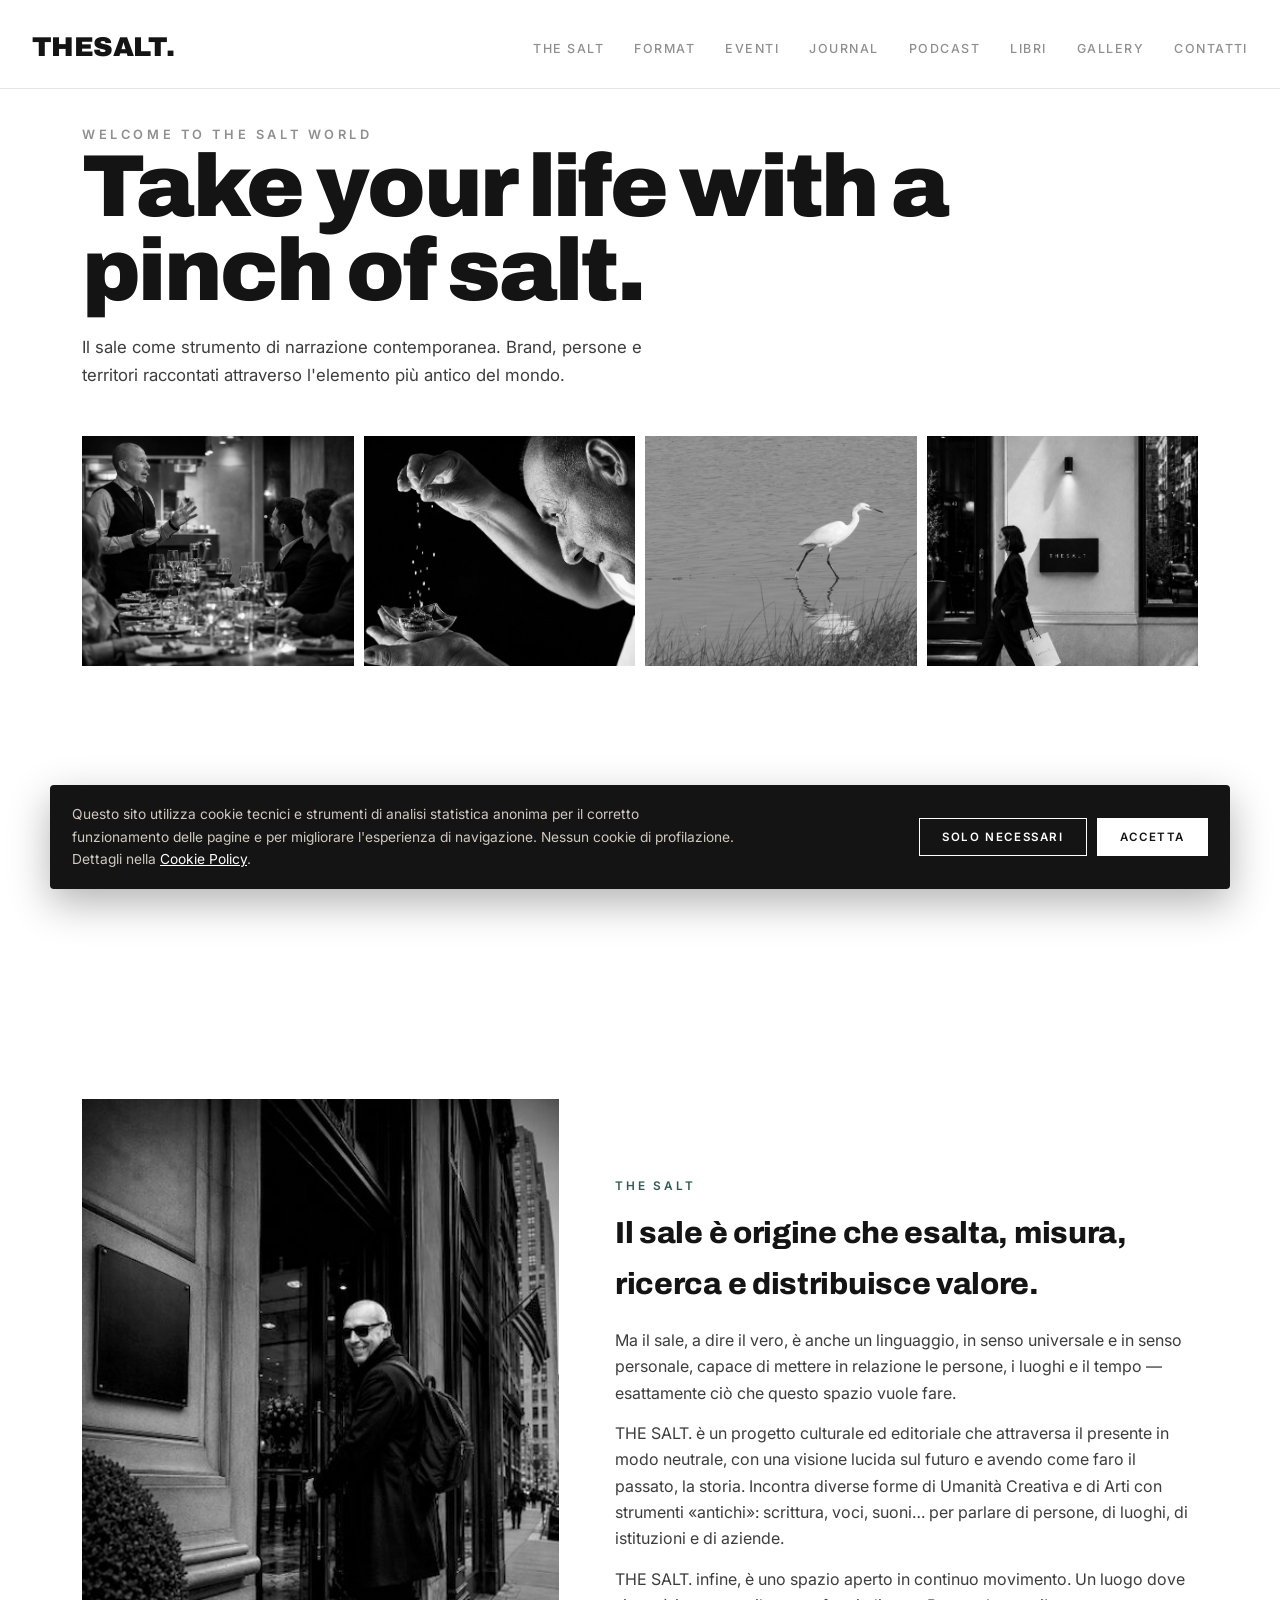
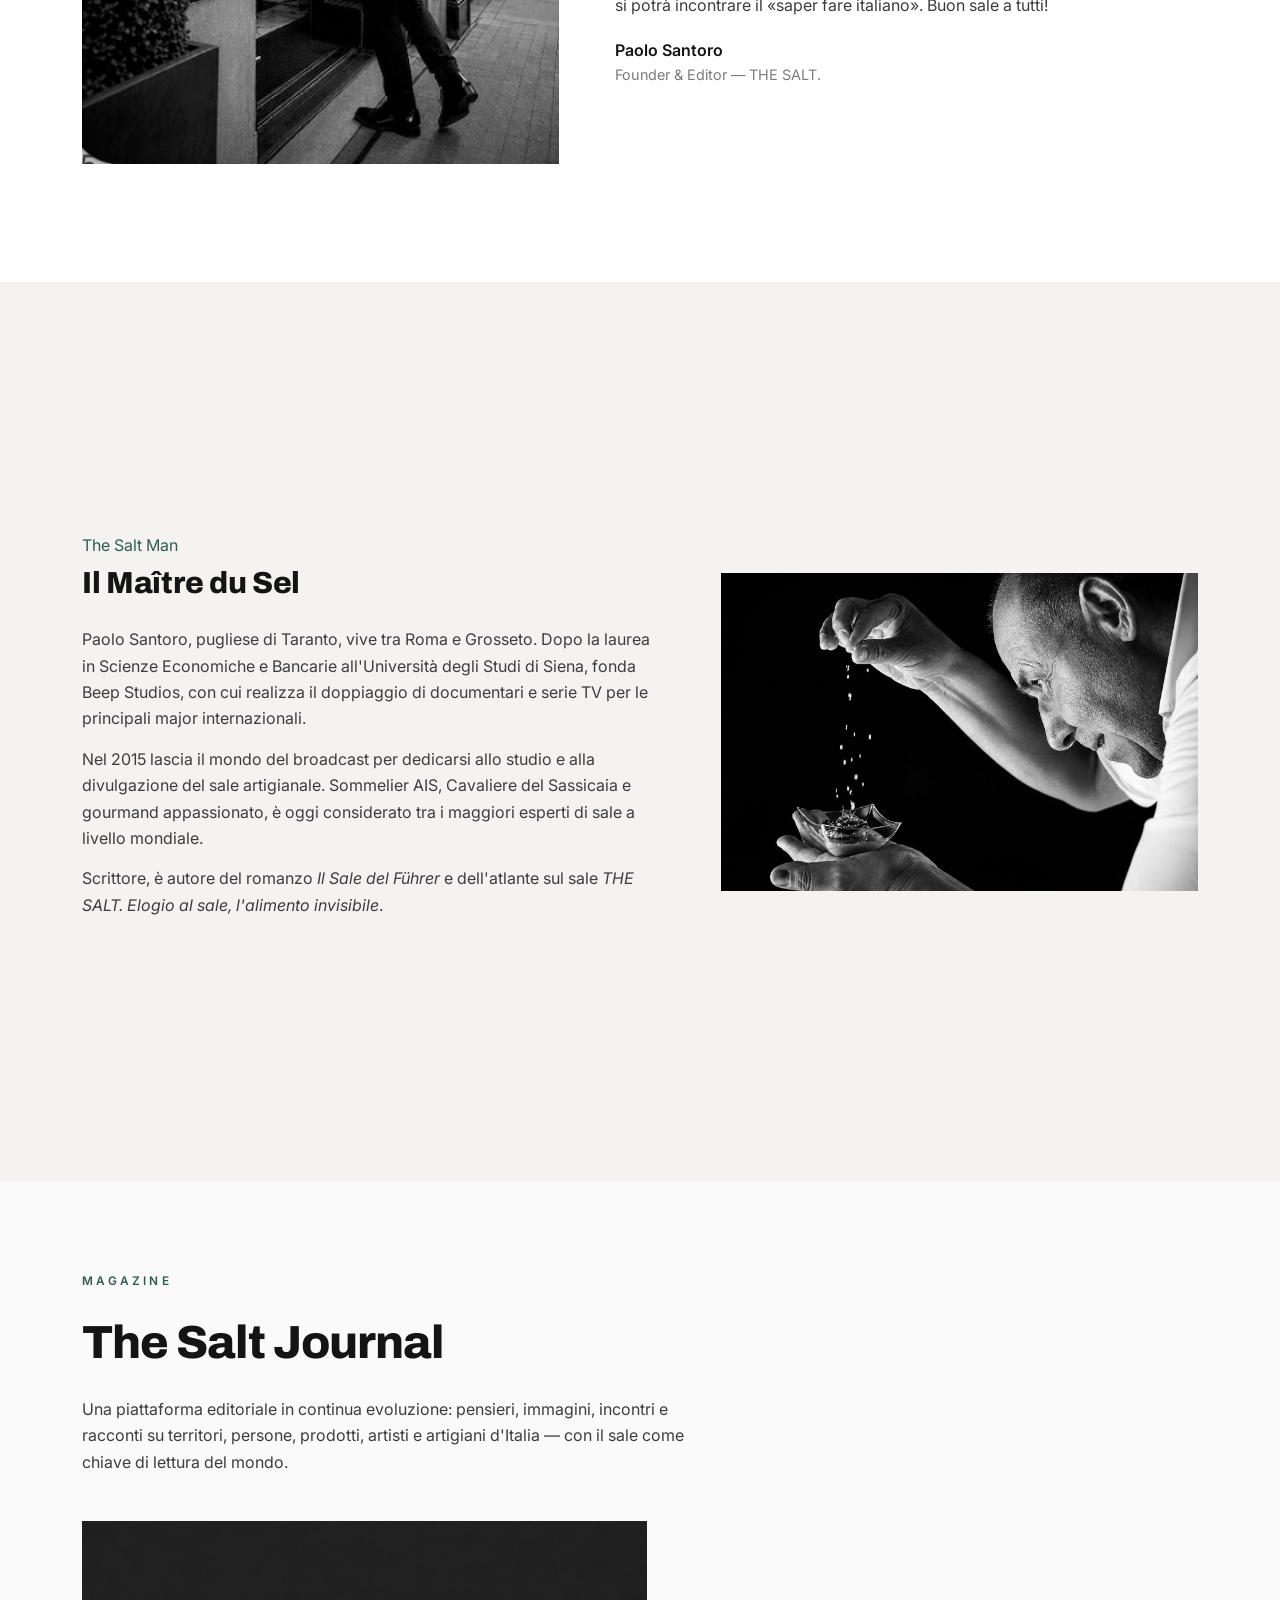
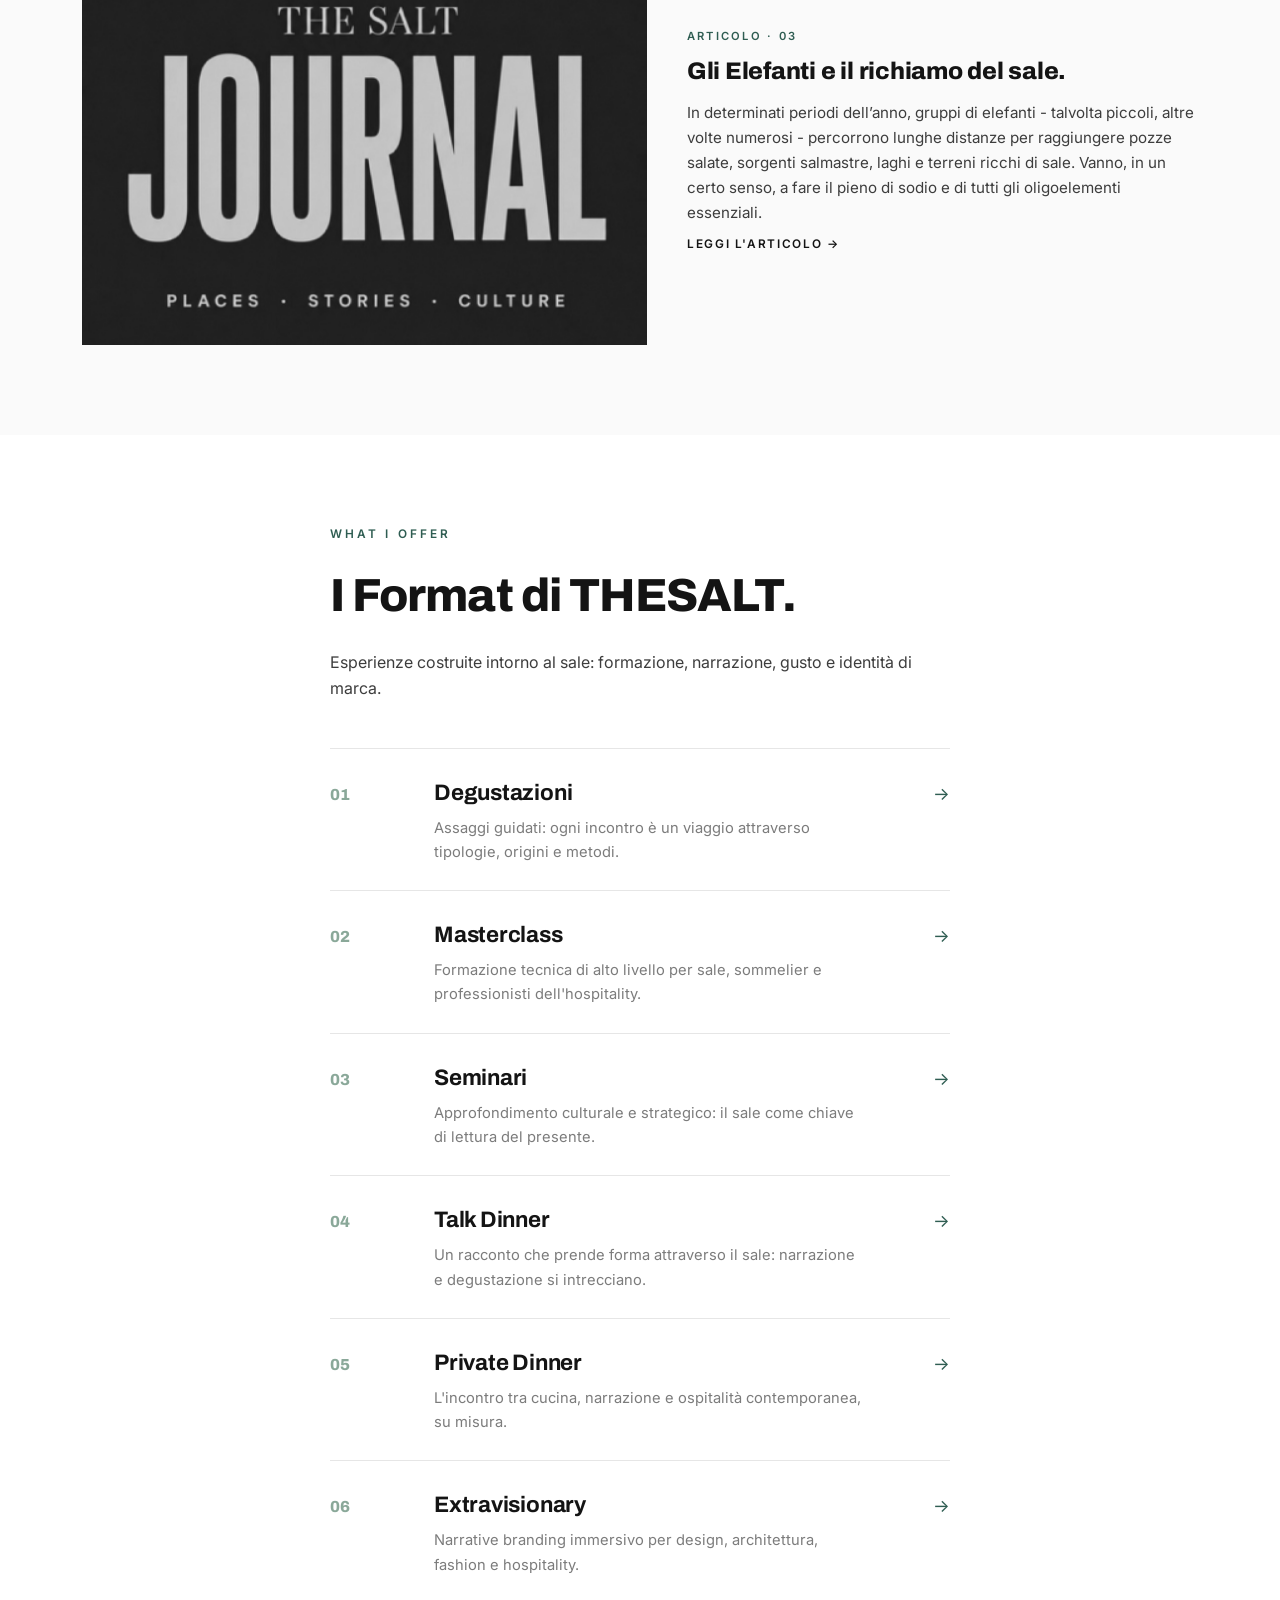
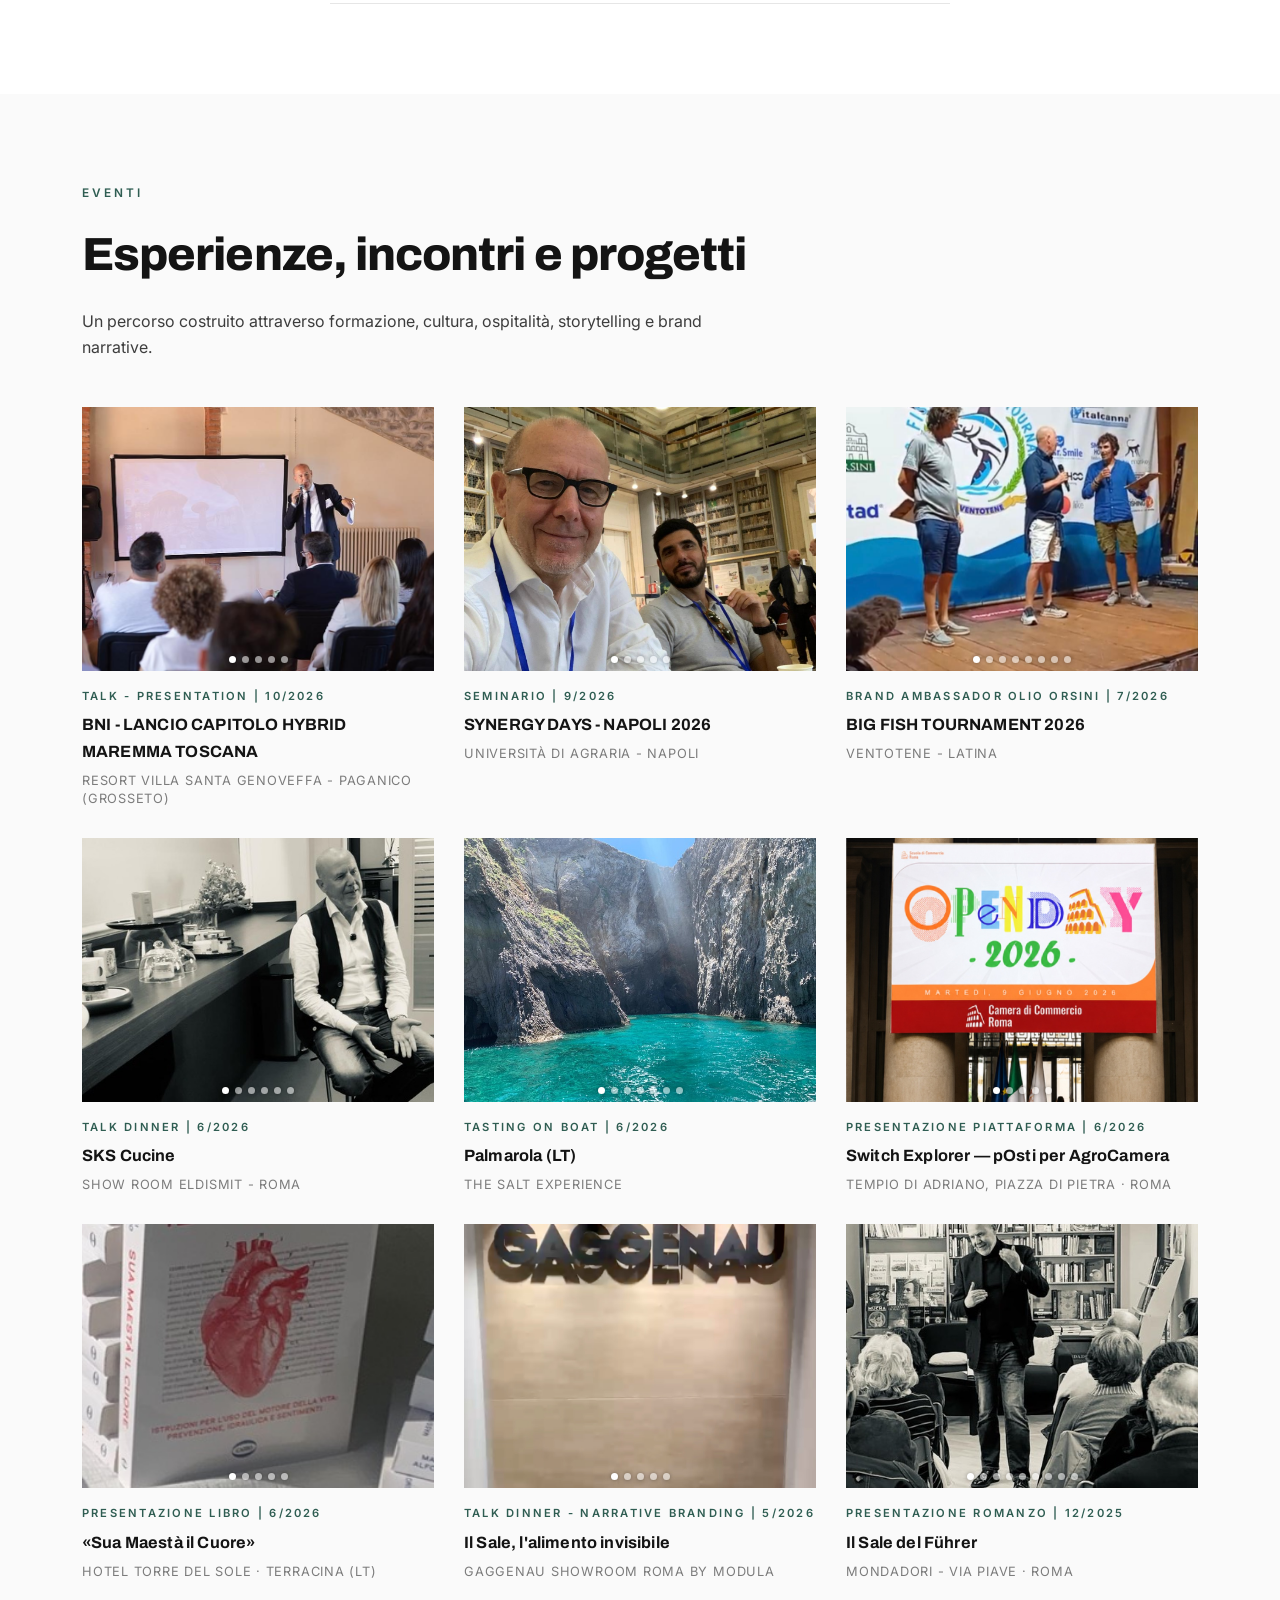
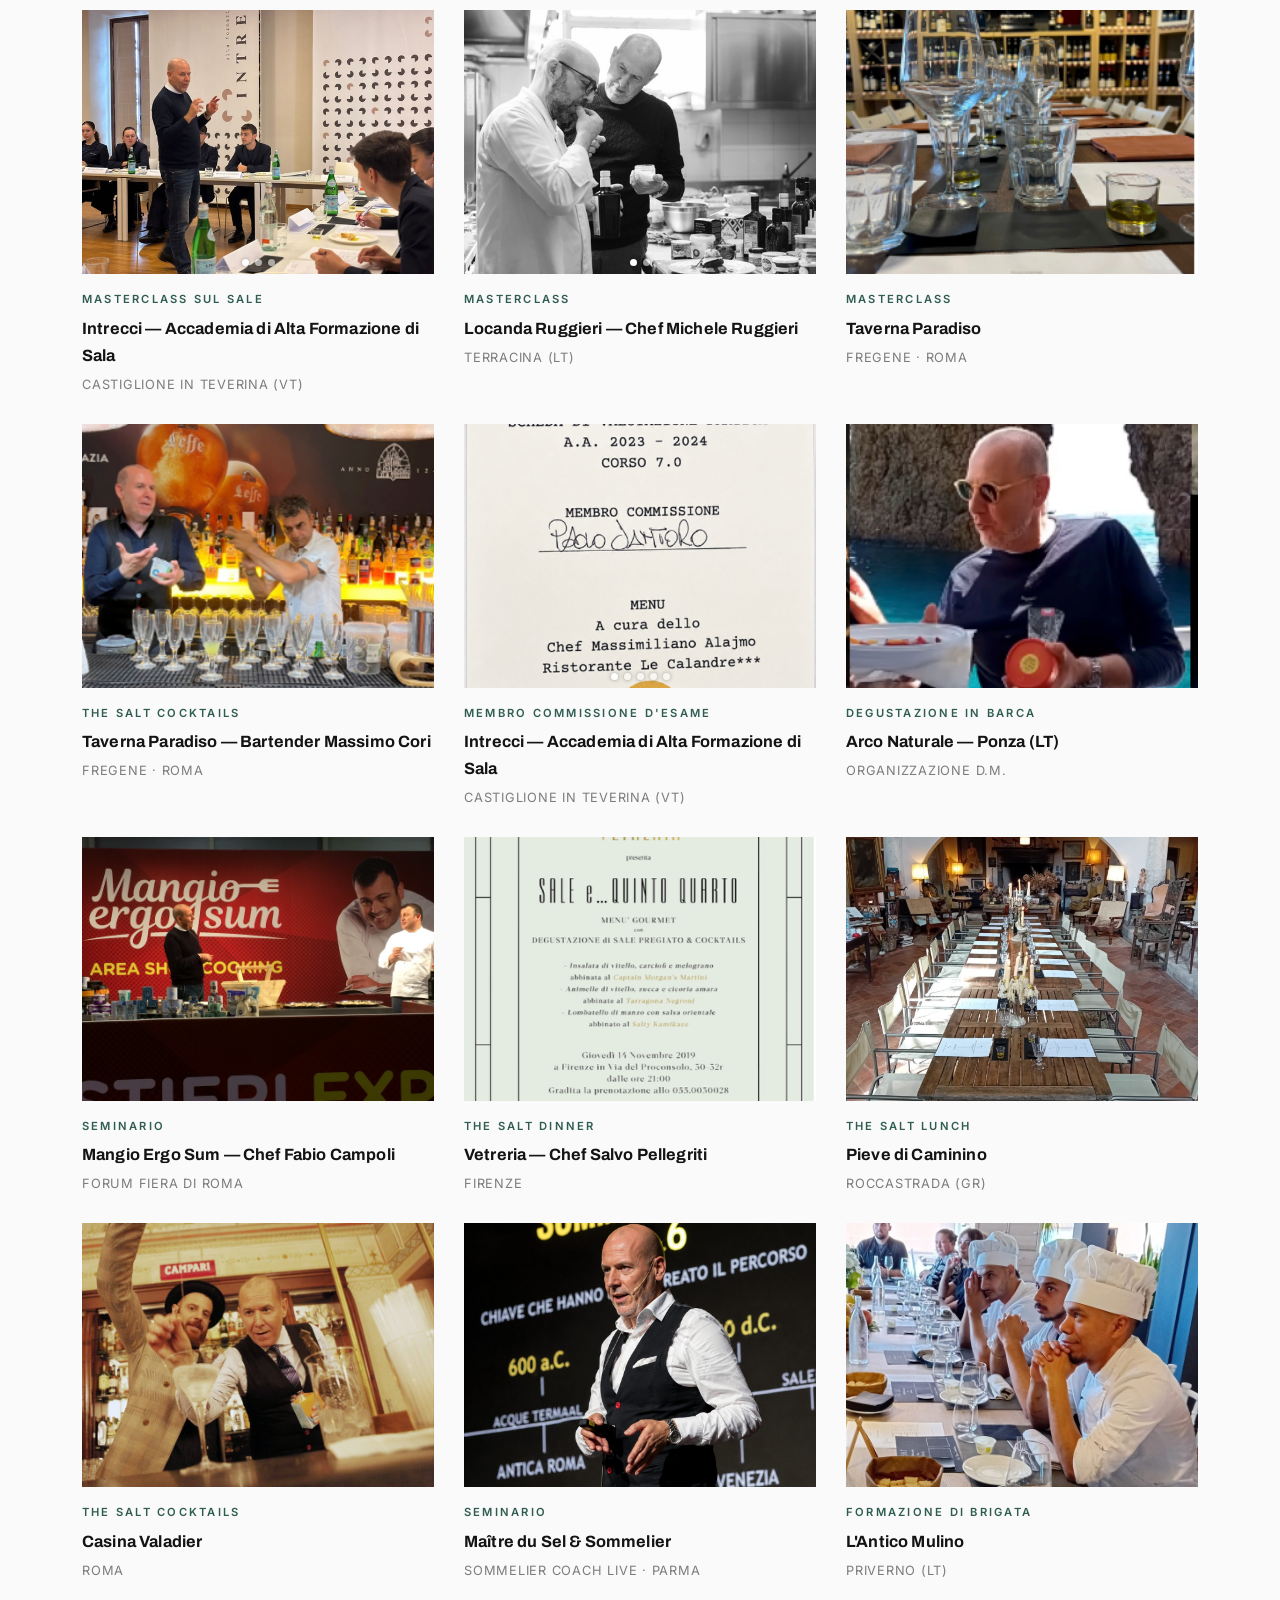
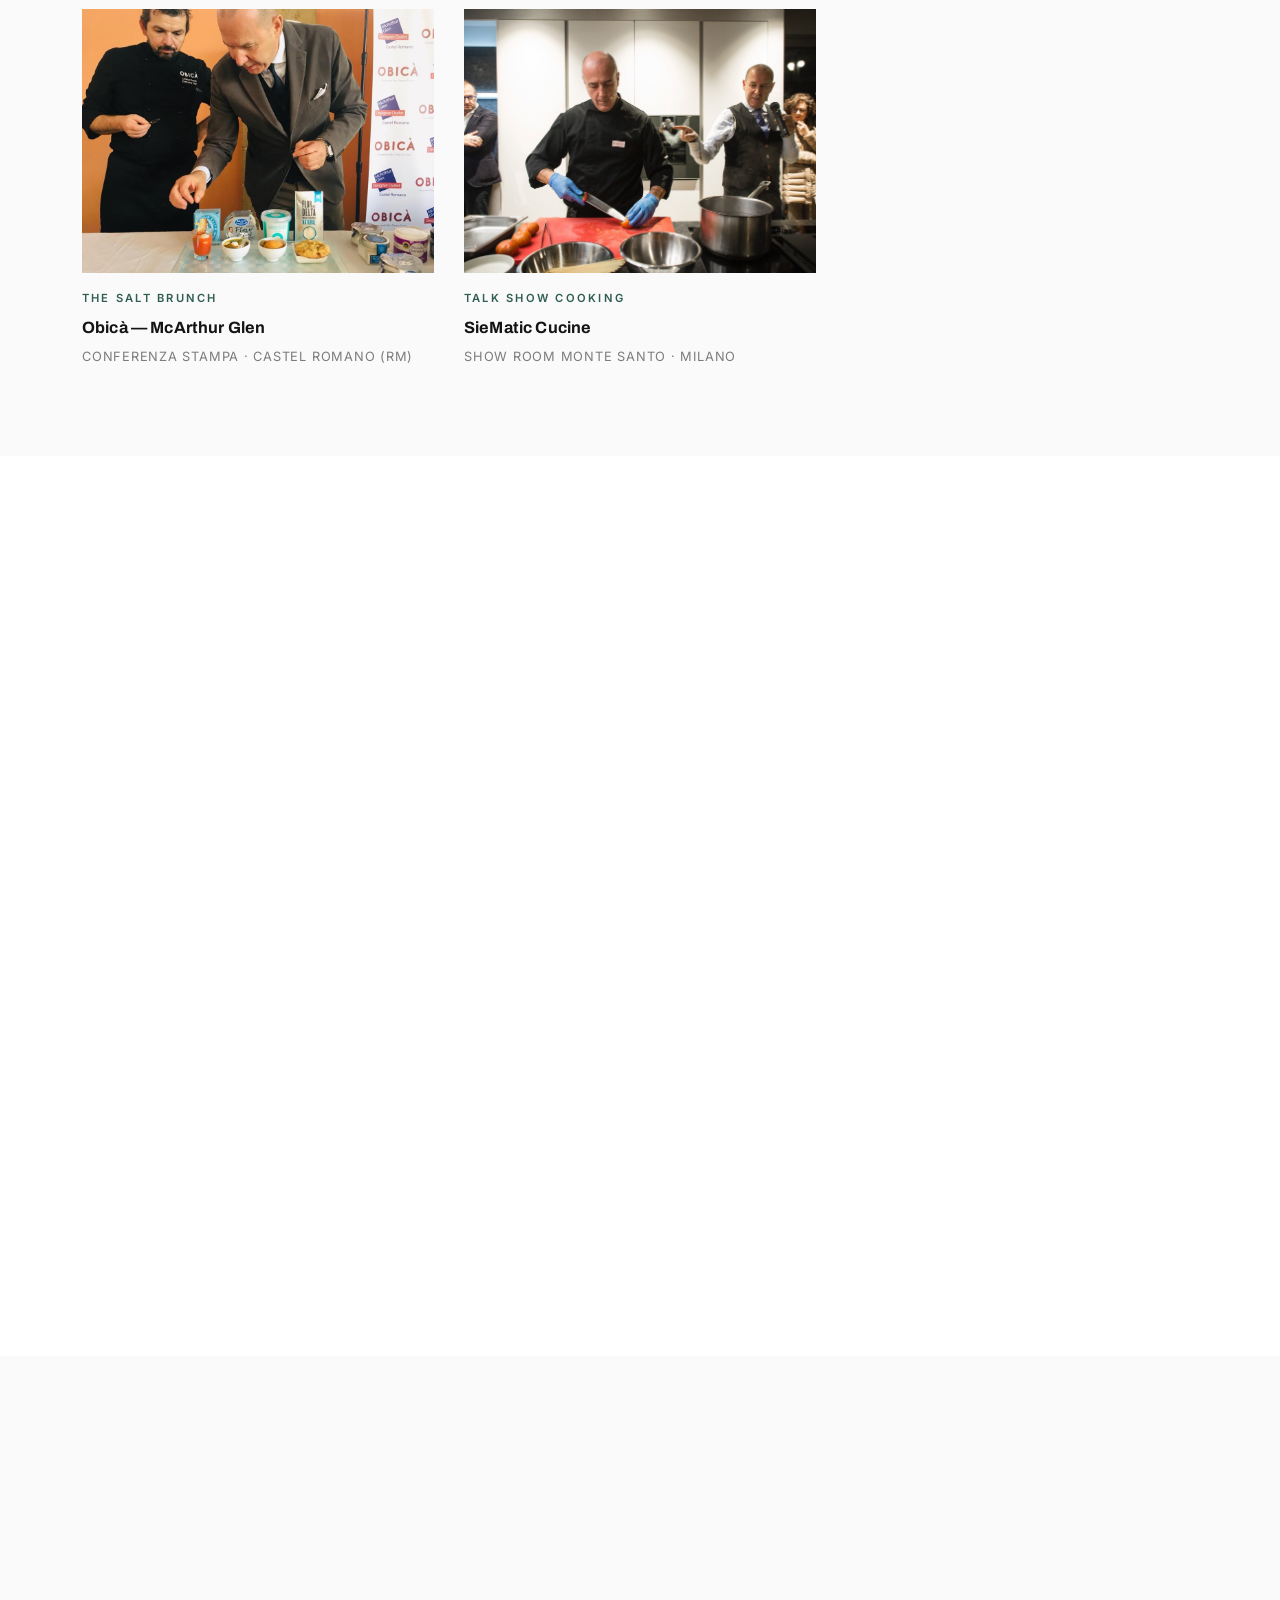
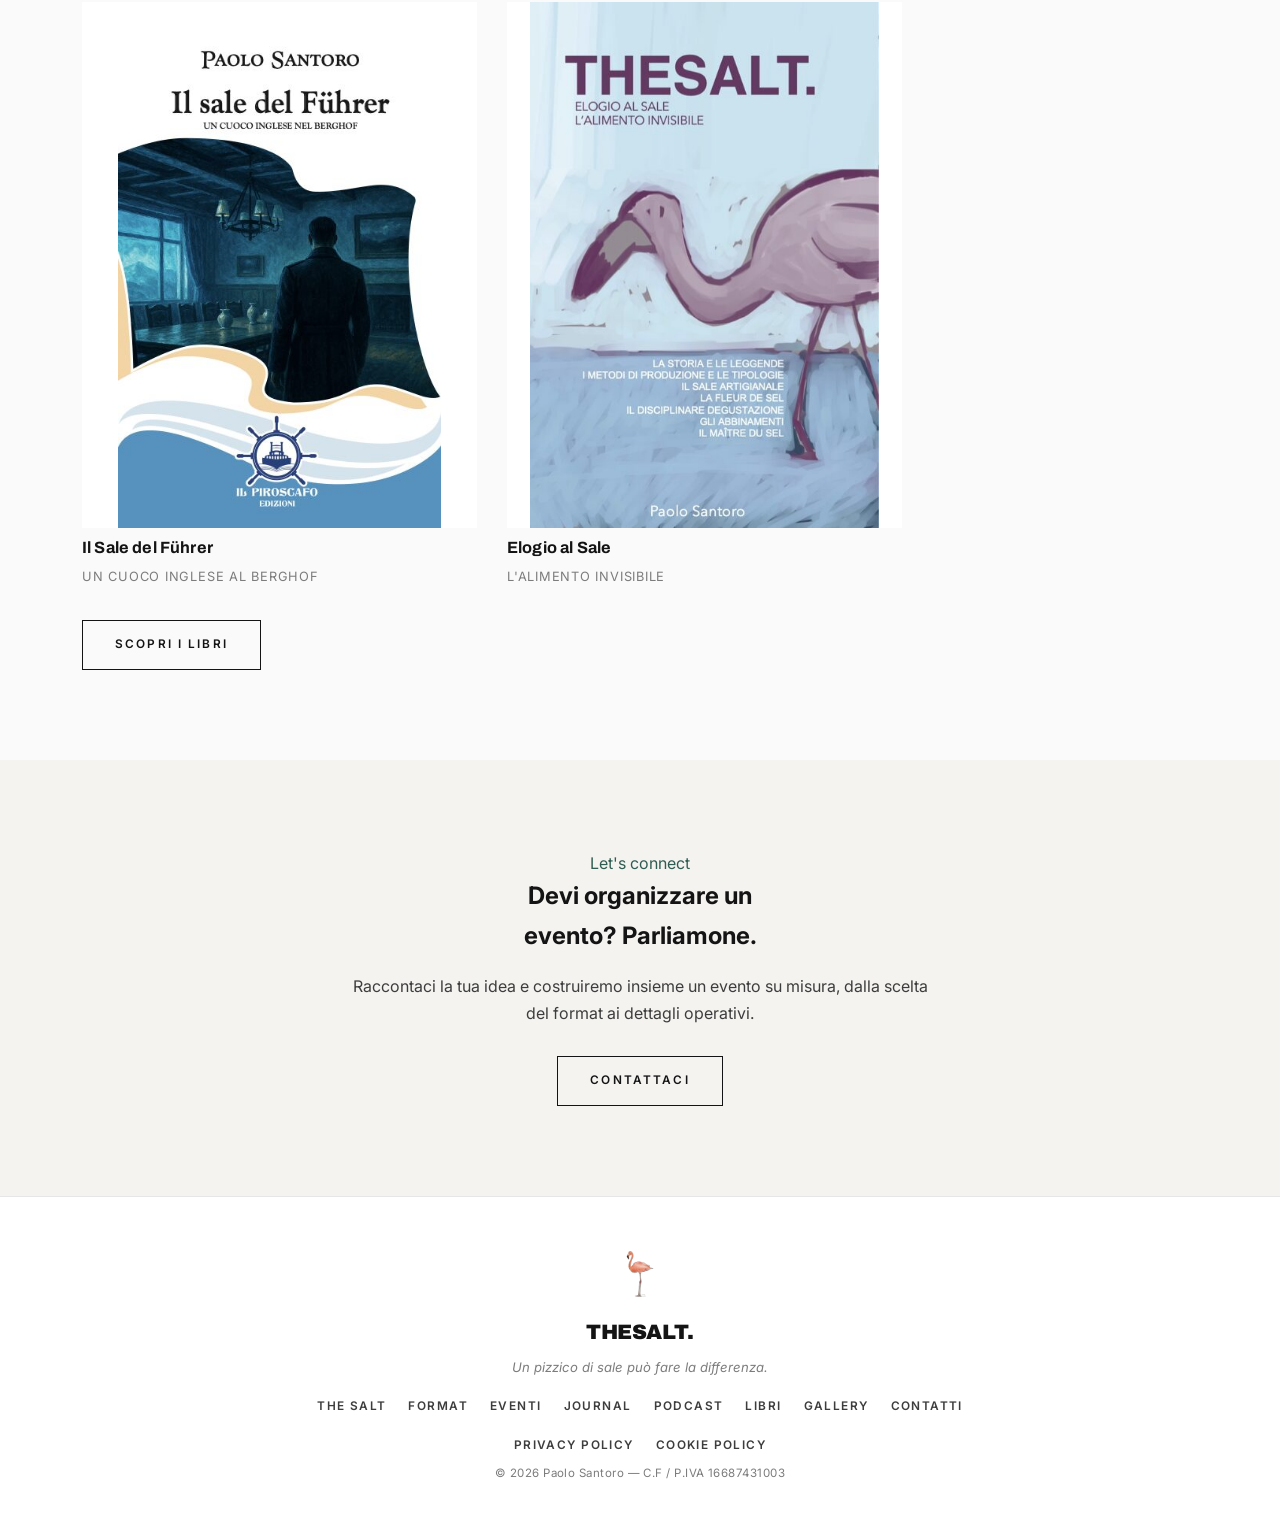
==== commit 9d949c98: "Aggiornamento contenuti dal pannello" ====
--- a/index.html
+++ b/index.html
@@ -141,6 +141,7 @@
           <img src="assets/img/ev-bni-lancio-capitolo-hybrid-maremma-toscana-02.jpg" alt="Talk - Presentation | 10/2026 BNI - LANCIO CAPITOLO HYBRID MAREMMA TOSCANA — Resort Villa Santa Genoveffa - Paganico (Grosseto), foto 2">
           <img src="assets/img/ev-bni-lancio-capitolo-hybrid-maremma-toscana-03.jpg" alt="Talk - Presentation | 10/2026 BNI - LANCIO CAPITOLO HYBRID MAREMMA TOSCANA — Resort Villa Santa Genoveffa - Paganico (Grosseto), foto 3">
           <img src="assets/img/ev-bni-lancio-capitolo-hybrid-maremma-toscana-04.jpg" alt="Talk - Presentation | 10/2026 BNI - LANCIO CAPITOLO HYBRID MAREMMA TOSCANA — Resort Villa Santa Genoveffa - Paganico (Grosseto), foto 4">
+          <img src="assets/img/ev-bni-lancio-capitolo-hybrid-maremma-toscana-05.jpg" alt="Talk - Presentation | 10/2026 BNI - LANCIO CAPITOLO HYBRID MAREMMA TOSCANA — Resort Villa Santa Genoveffa - Paganico (Grosseto), foto 5">
         </div>
         <div class="tag">Talk - Presentation | 10/2026</div><h5>BNI - LANCIO CAPITOLO HYBRID MAREMMA TOSCANA</h5><div class="cap">Resort Villa Santa Genoveffa - Paganico (Grosseto)</div>
       </div>
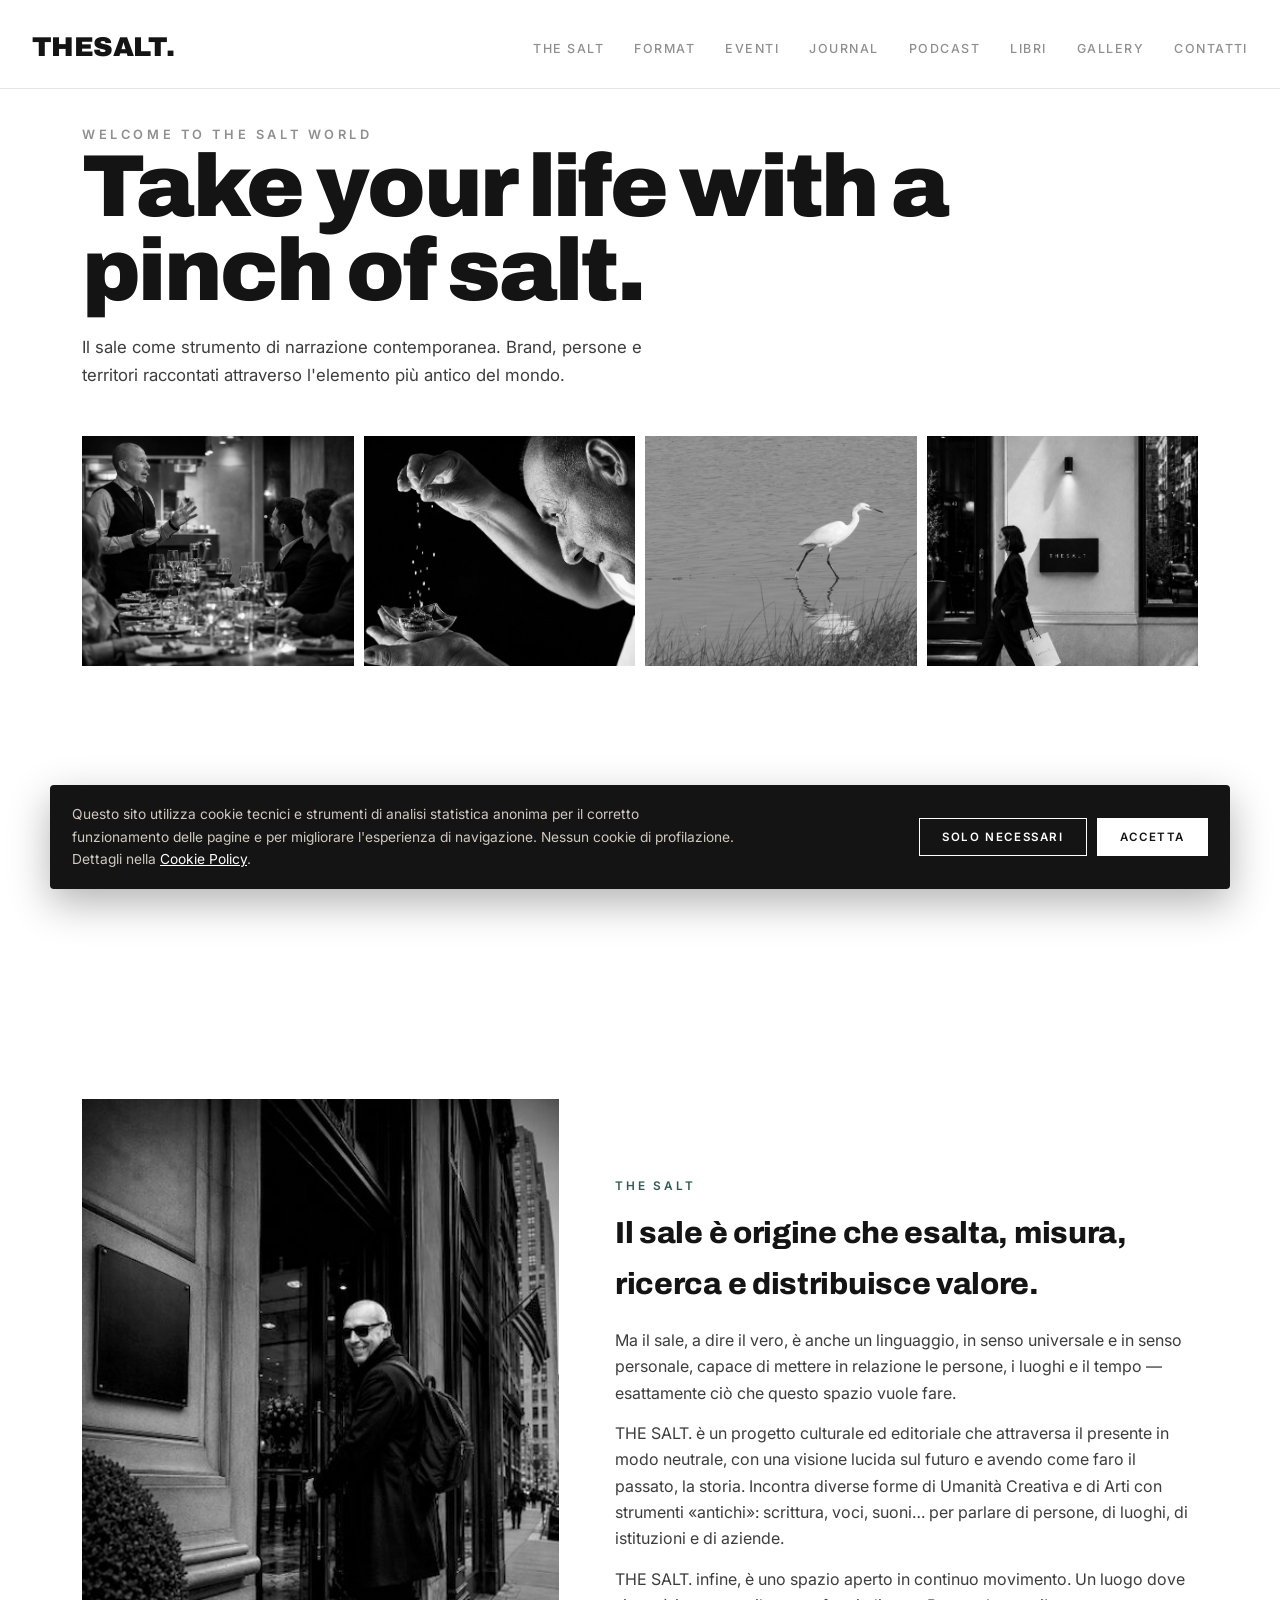
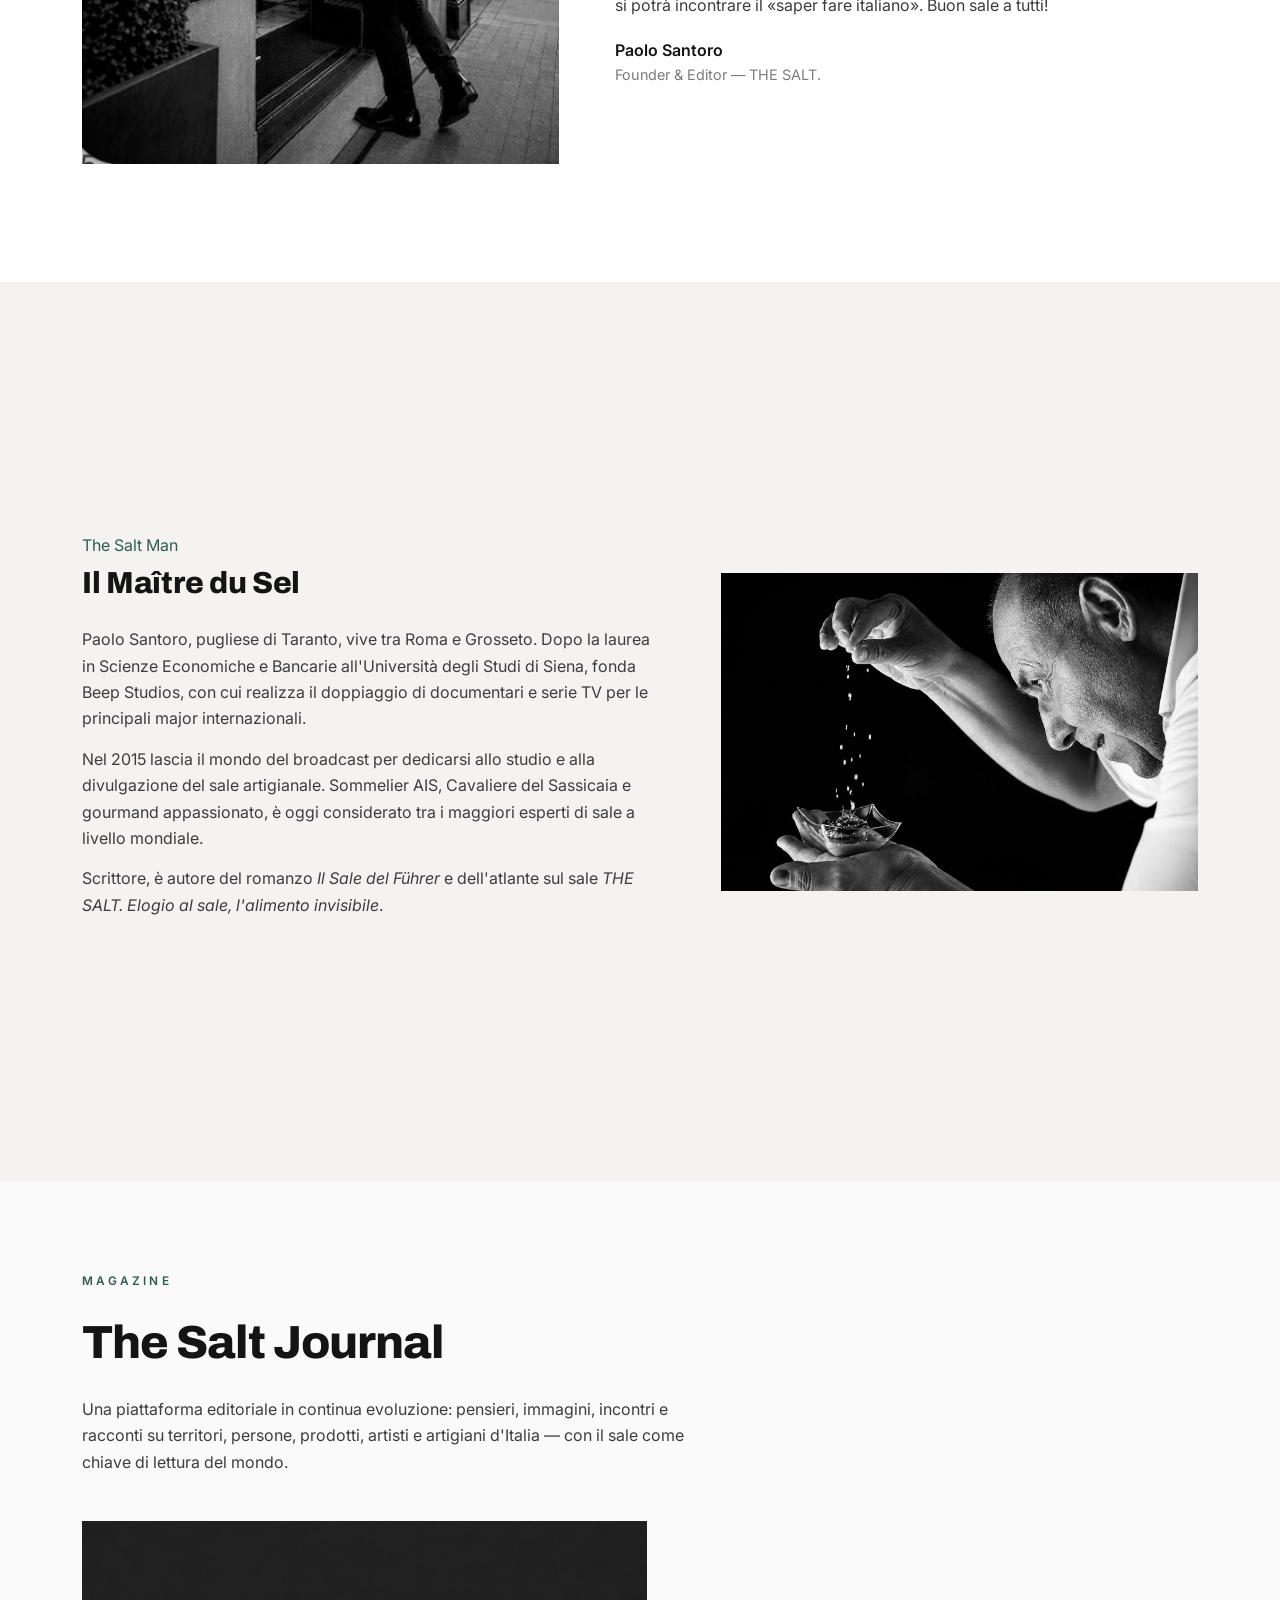
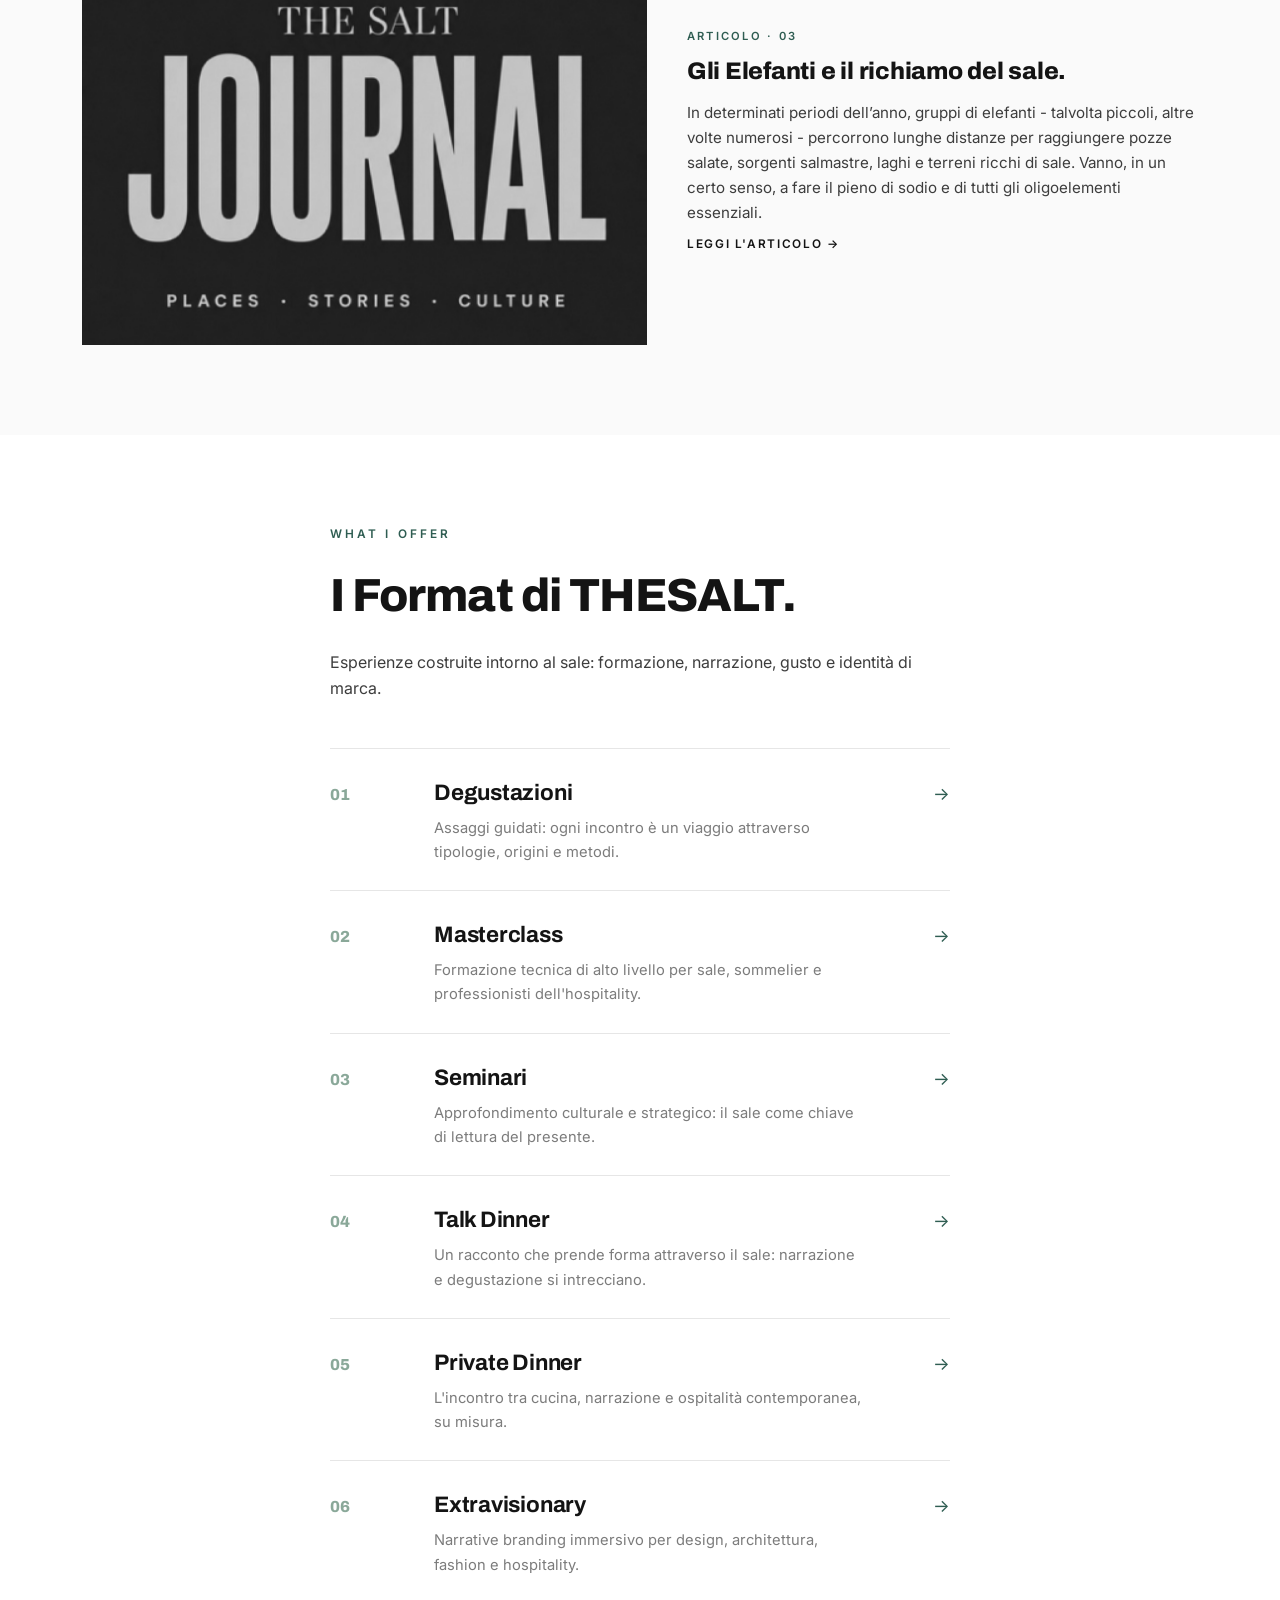
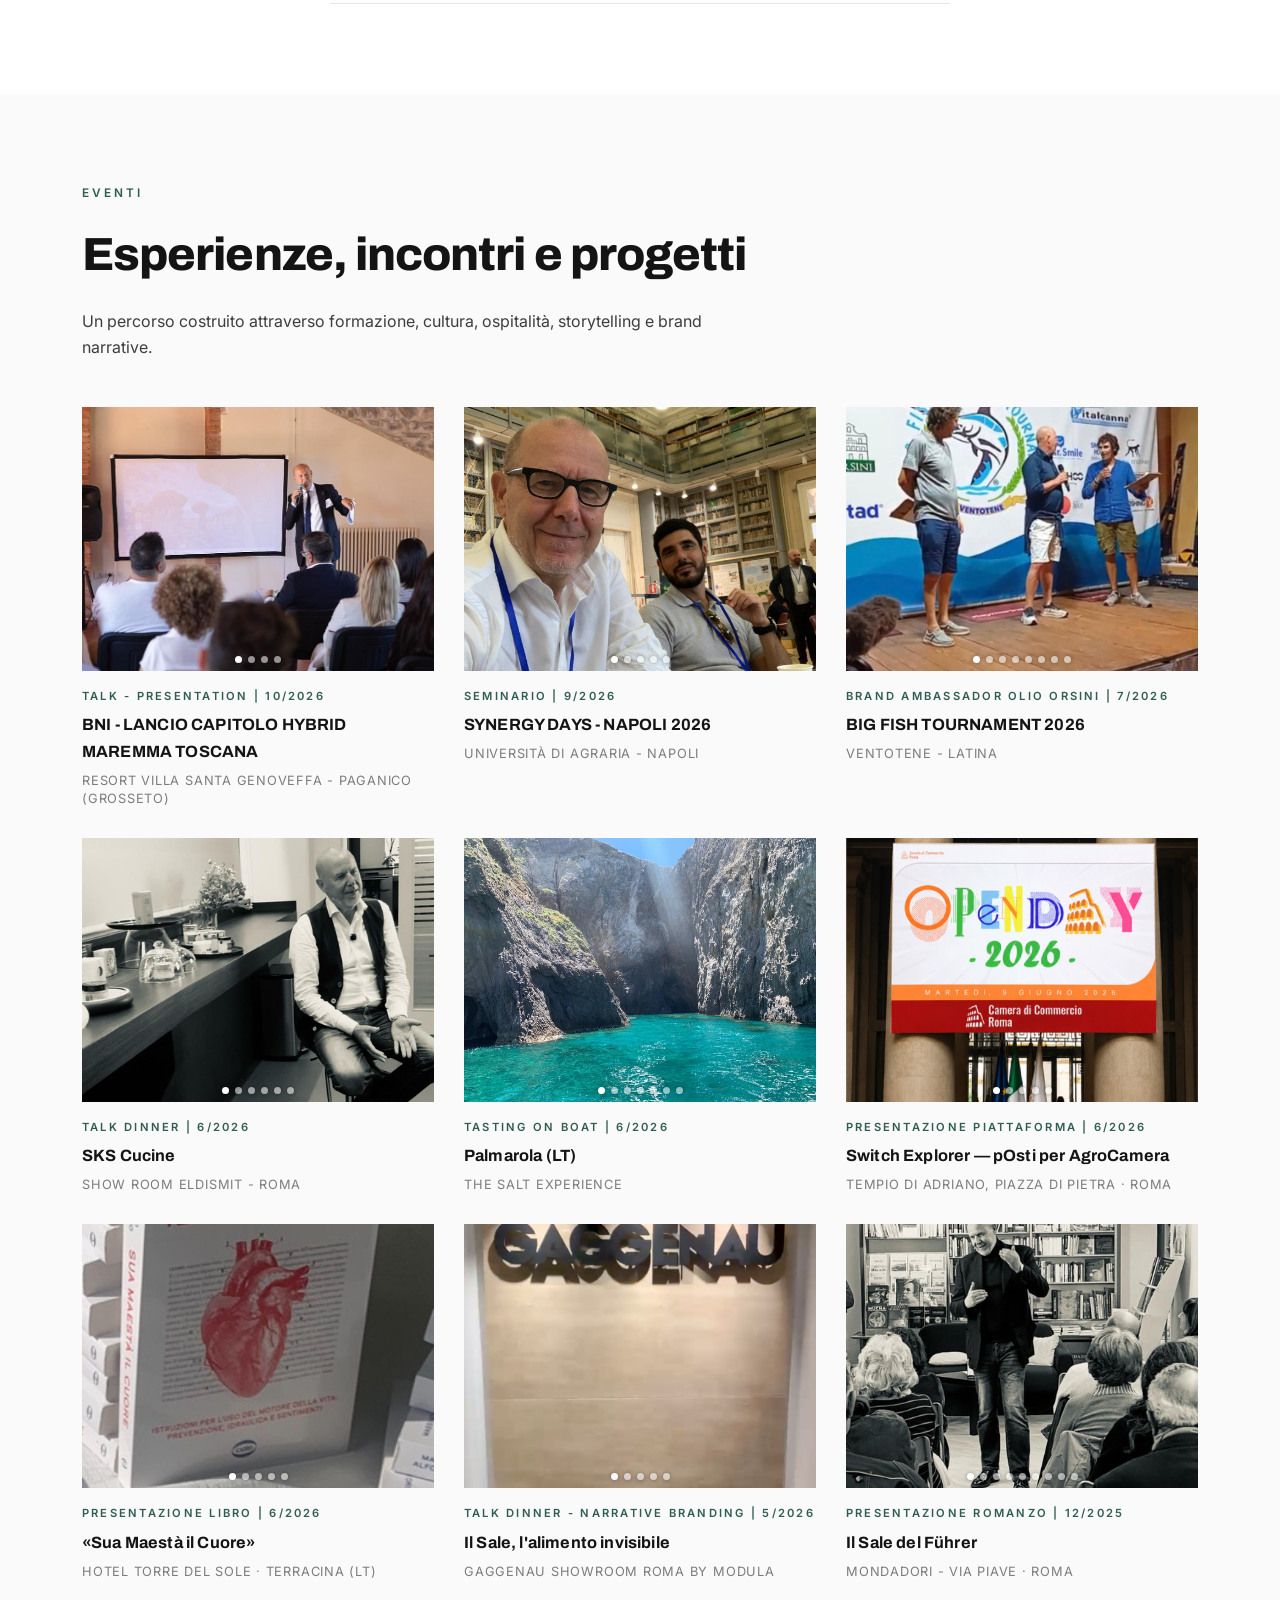
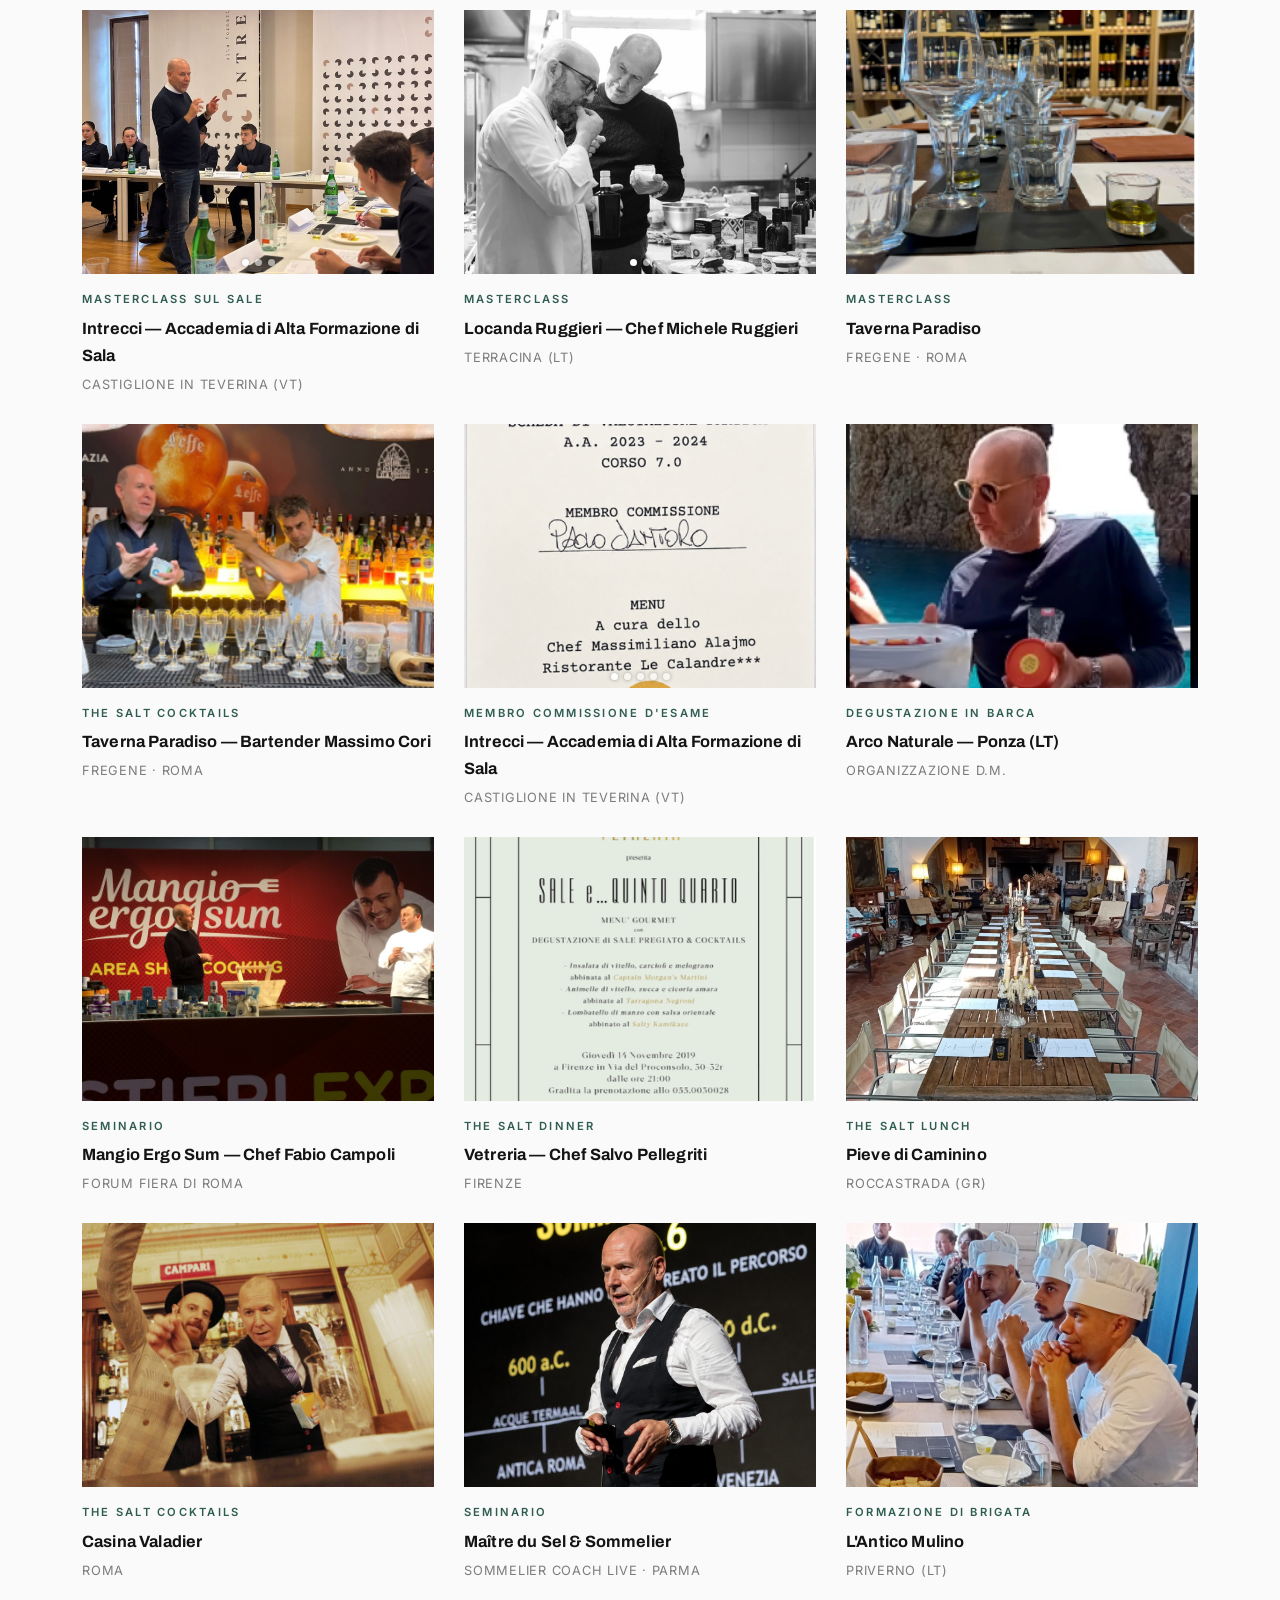
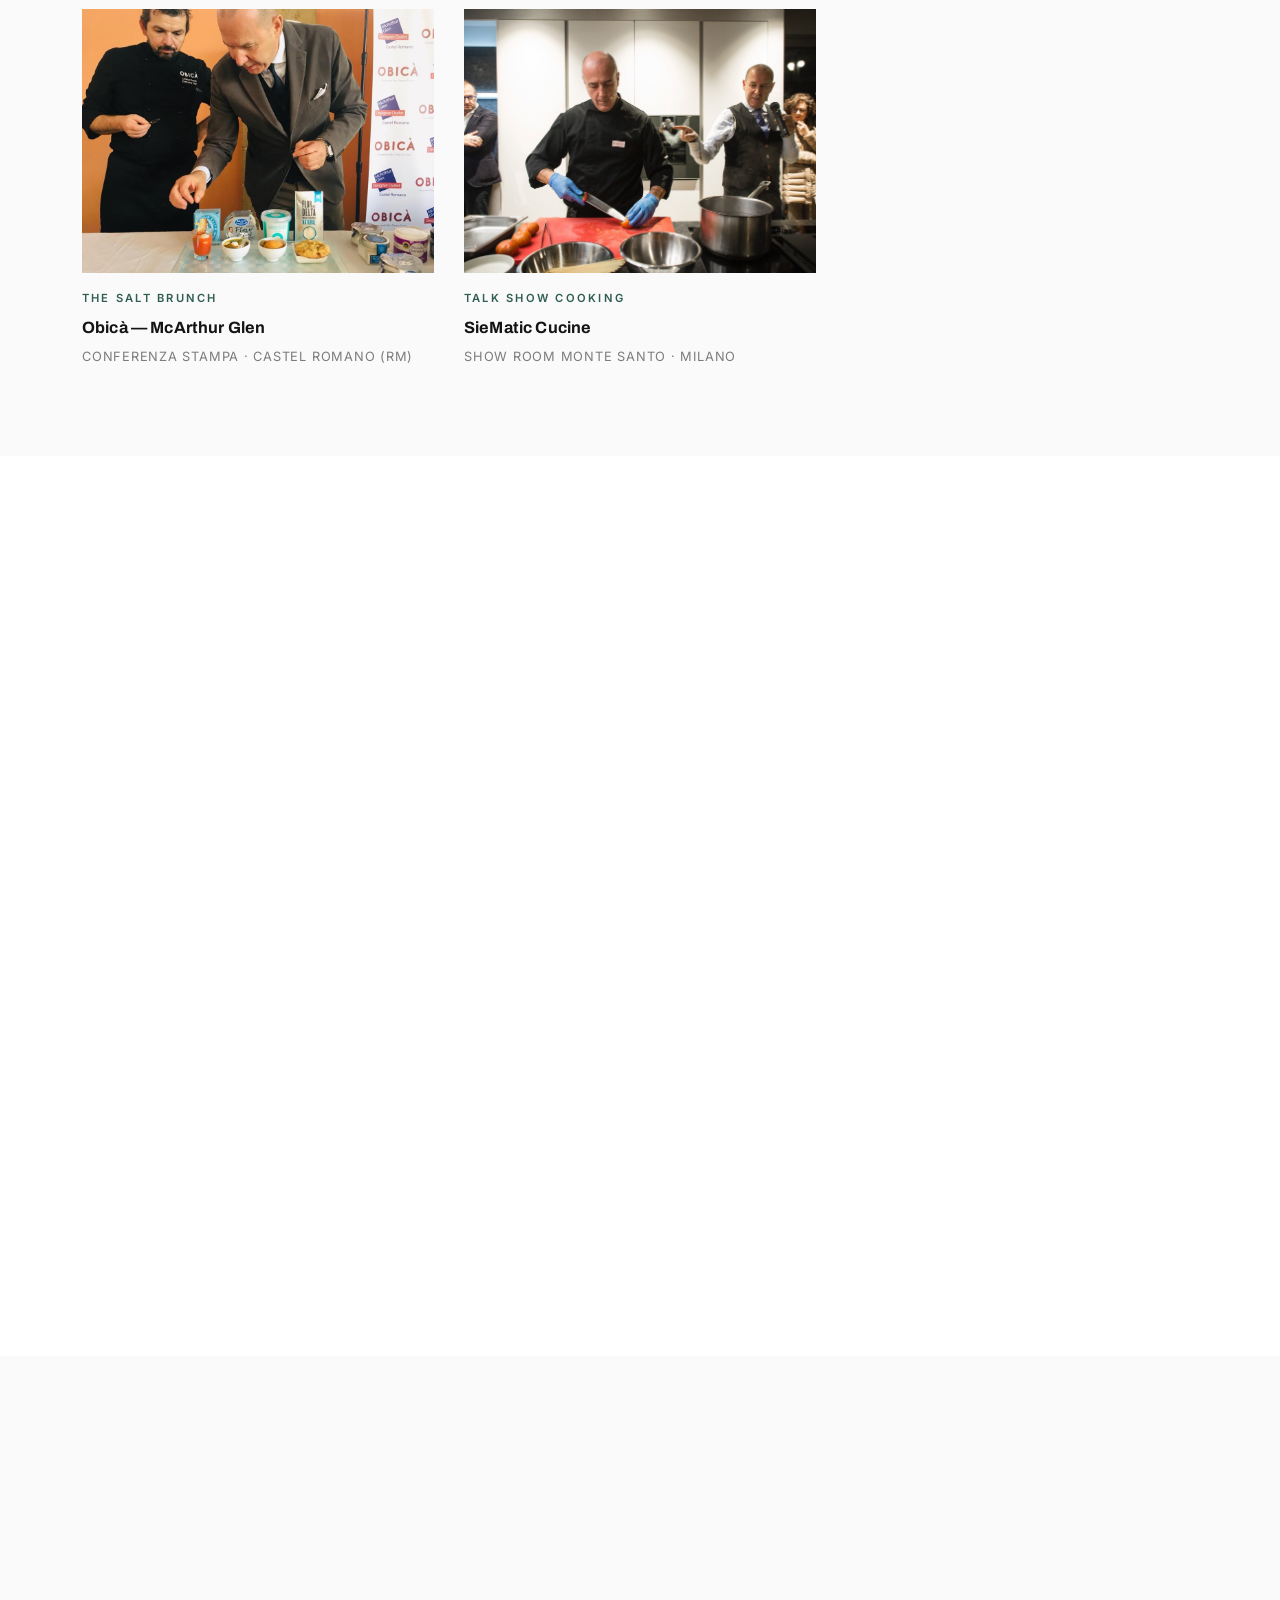
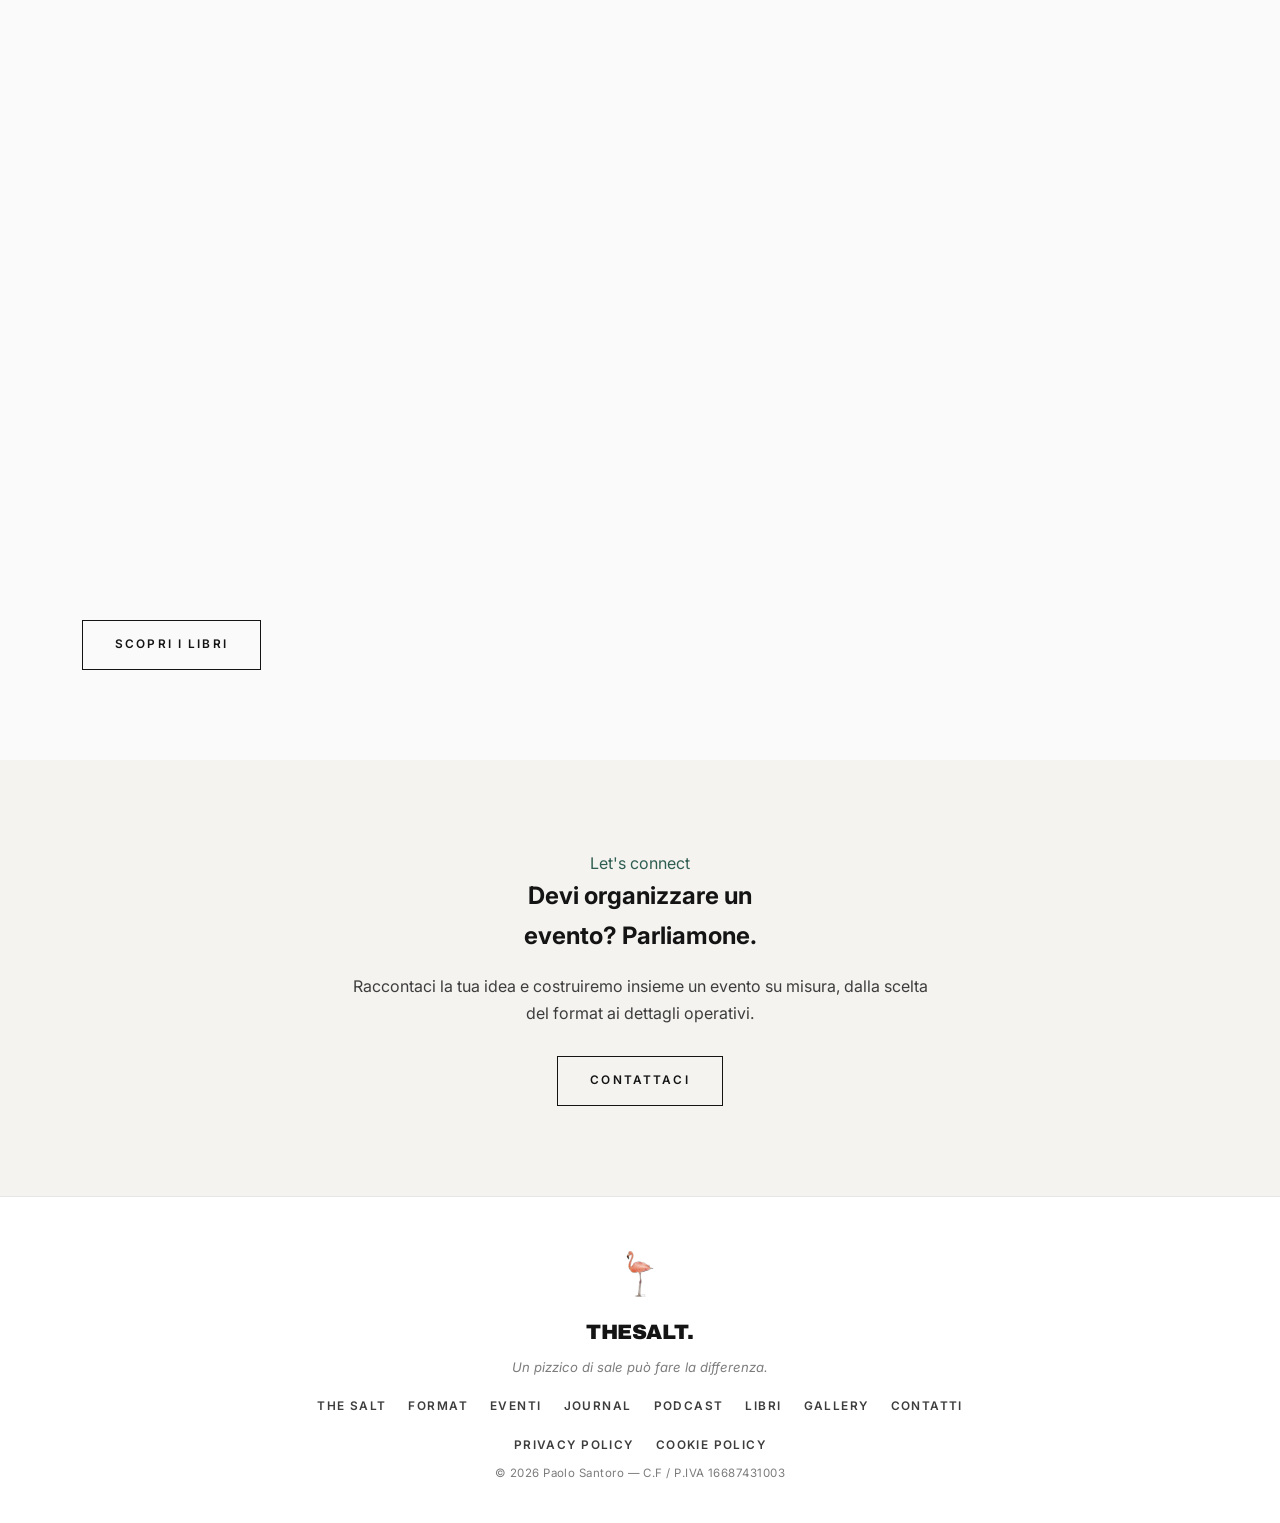
==== commit eeab8439: "Aggiornamento contenuti dal pannello" ====
--- a/index.html
+++ b/index.html
@@ -141,7 +141,6 @@
           <img src="assets/img/ev-bni-lancio-capitolo-hybrid-maremma-toscana-02.jpg" alt="Talk - Presentation | 10/2026 BNI - LANCIO CAPITOLO HYBRID MAREMMA TOSCANA — Resort Villa Santa Genoveffa - Paganico (Grosseto), foto 2">
           <img src="assets/img/ev-bni-lancio-capitolo-hybrid-maremma-toscana-03.jpg" alt="Talk - Presentation | 10/2026 BNI - LANCIO CAPITOLO HYBRID MAREMMA TOSCANA — Resort Villa Santa Genoveffa - Paganico (Grosseto), foto 3">
           <img src="assets/img/ev-bni-lancio-capitolo-hybrid-maremma-toscana-04.jpg" alt="Talk - Presentation | 10/2026 BNI - LANCIO CAPITOLO HYBRID MAREMMA TOSCANA — Resort Villa Santa Genoveffa - Paganico (Grosseto), foto 4">
-          <img src="assets/img/ev-bni-lancio-capitolo-hybrid-maremma-toscana-05.jpg" alt="Talk - Presentation | 10/2026 BNI - LANCIO CAPITOLO HYBRID MAREMMA TOSCANA — Resort Villa Santa Genoveffa - Paganico (Grosseto), foto 5">
         </div>
         <div class="tag">Talk - Presentation | 10/2026</div><h5>BNI - LANCIO CAPITOLO HYBRID MAREMMA TOSCANA</h5><div class="cap">Resort Villa Santa Genoveffa - Paganico (Grosseto)</div>
       </div>
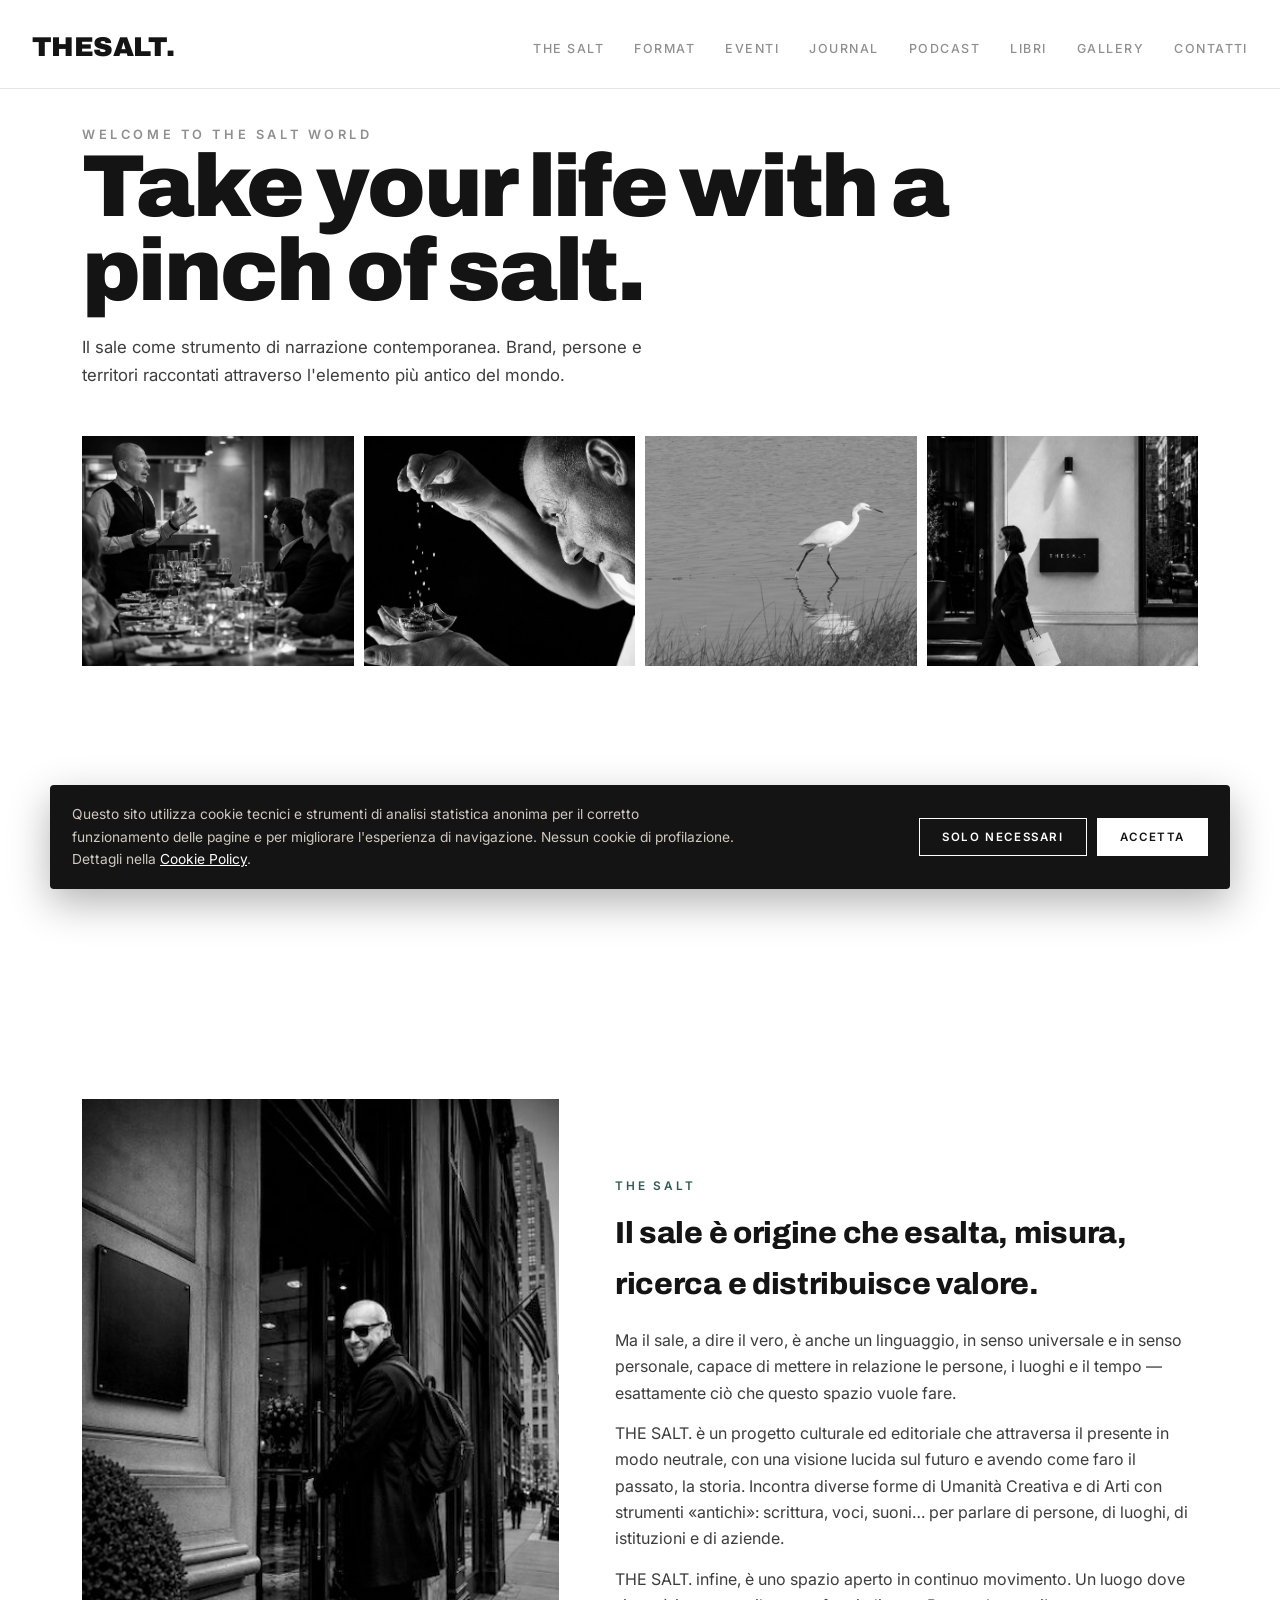
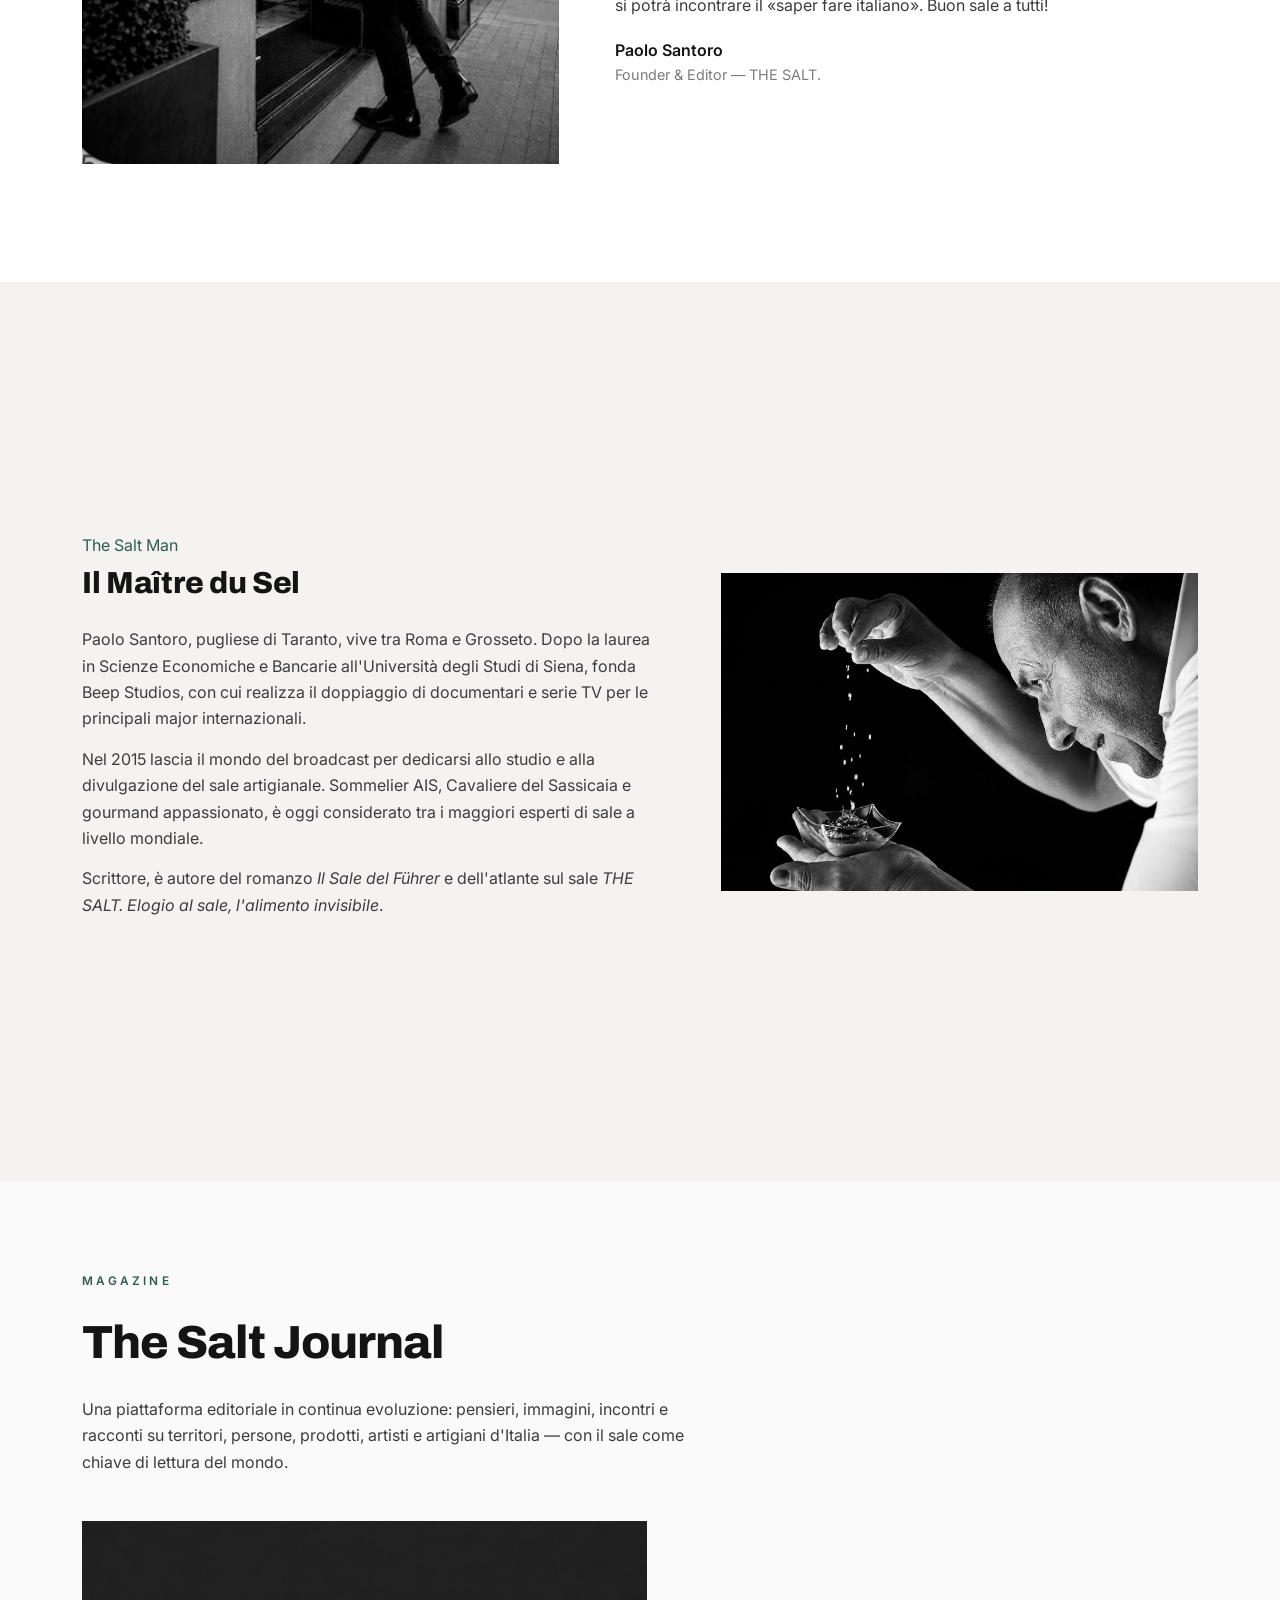
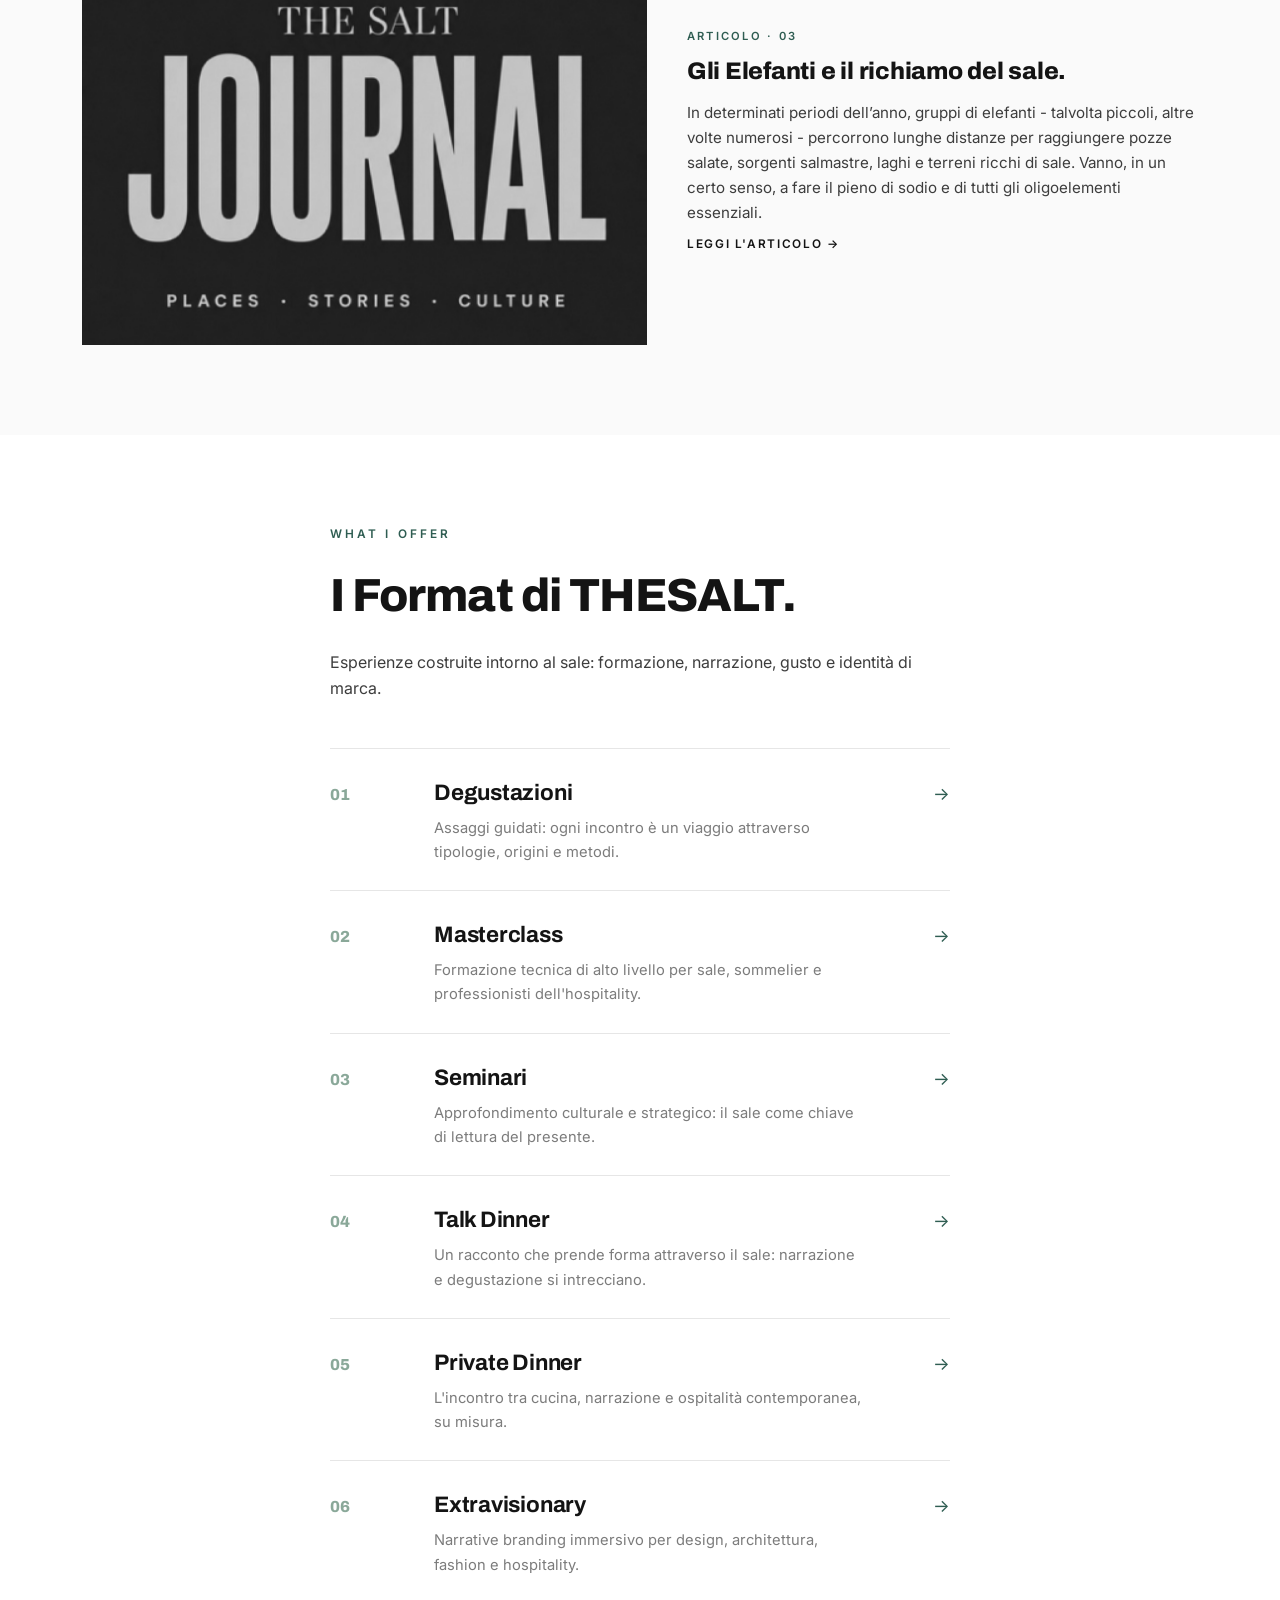
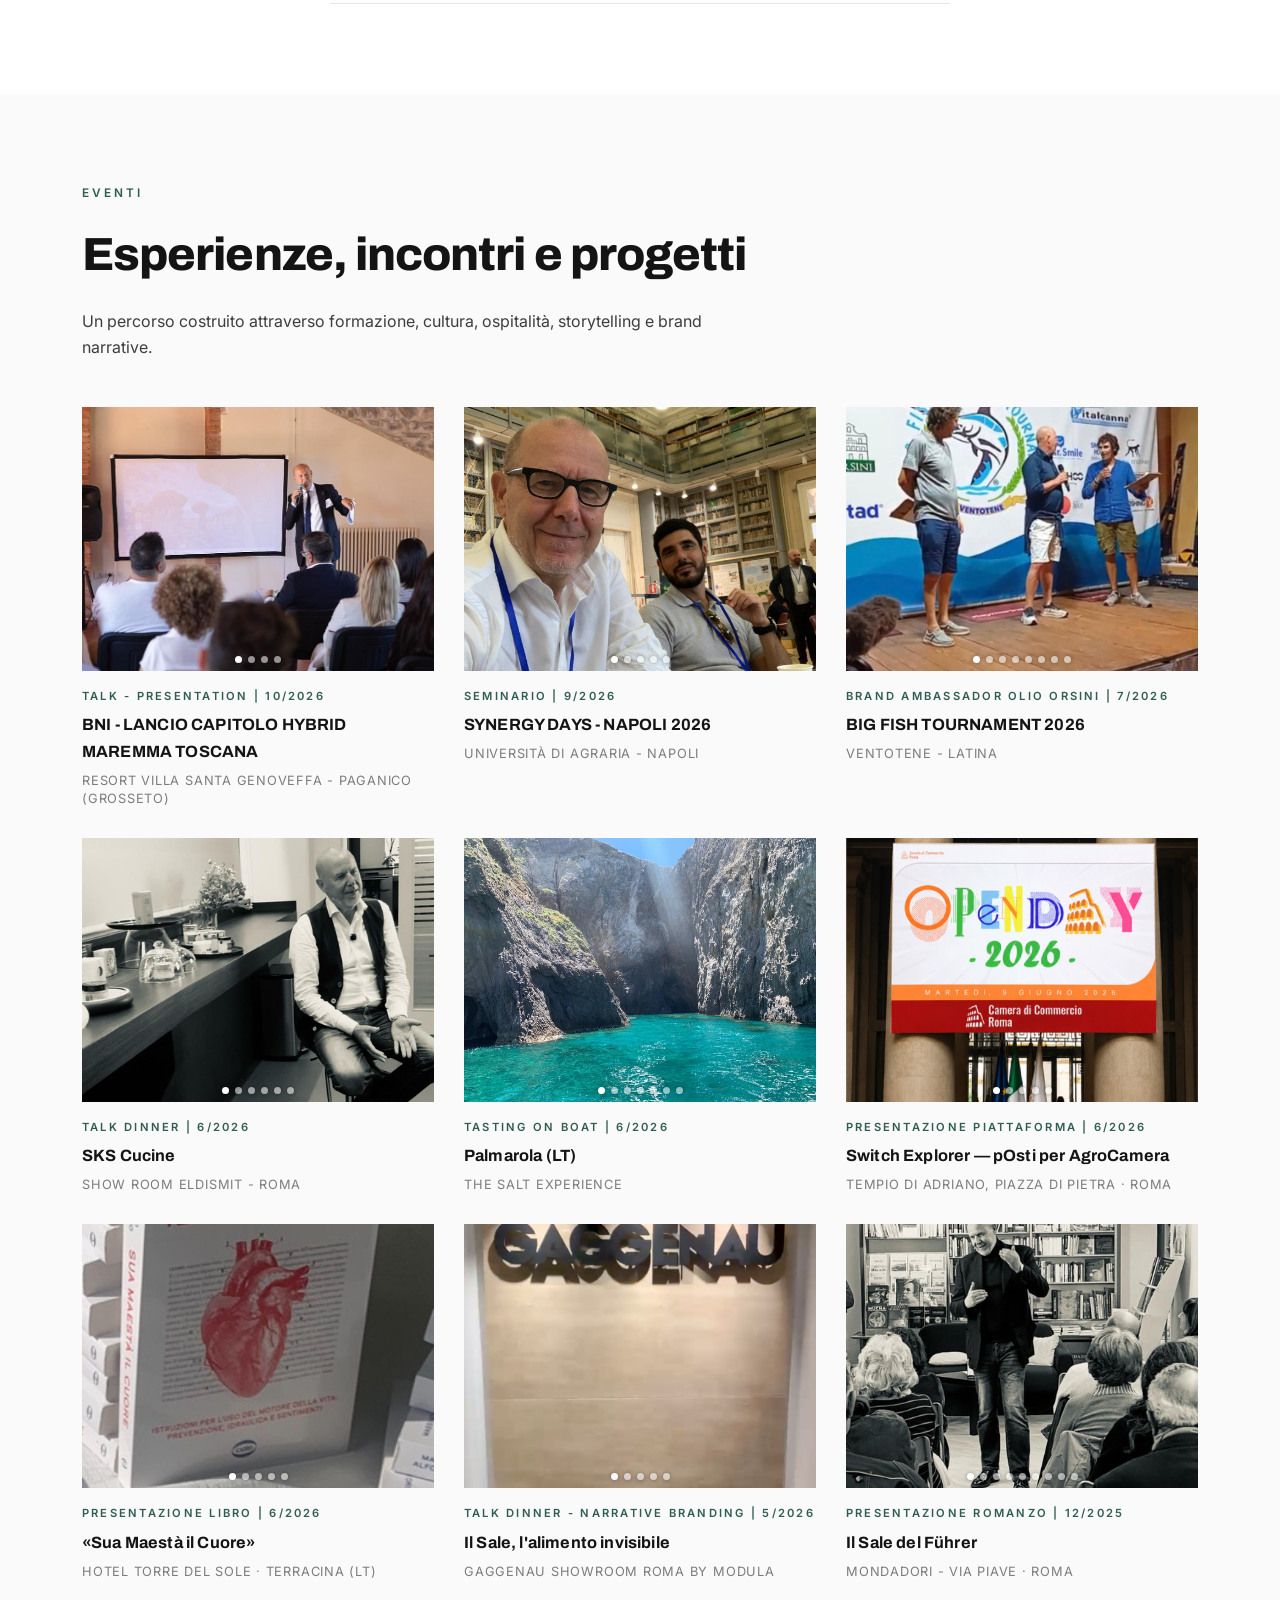
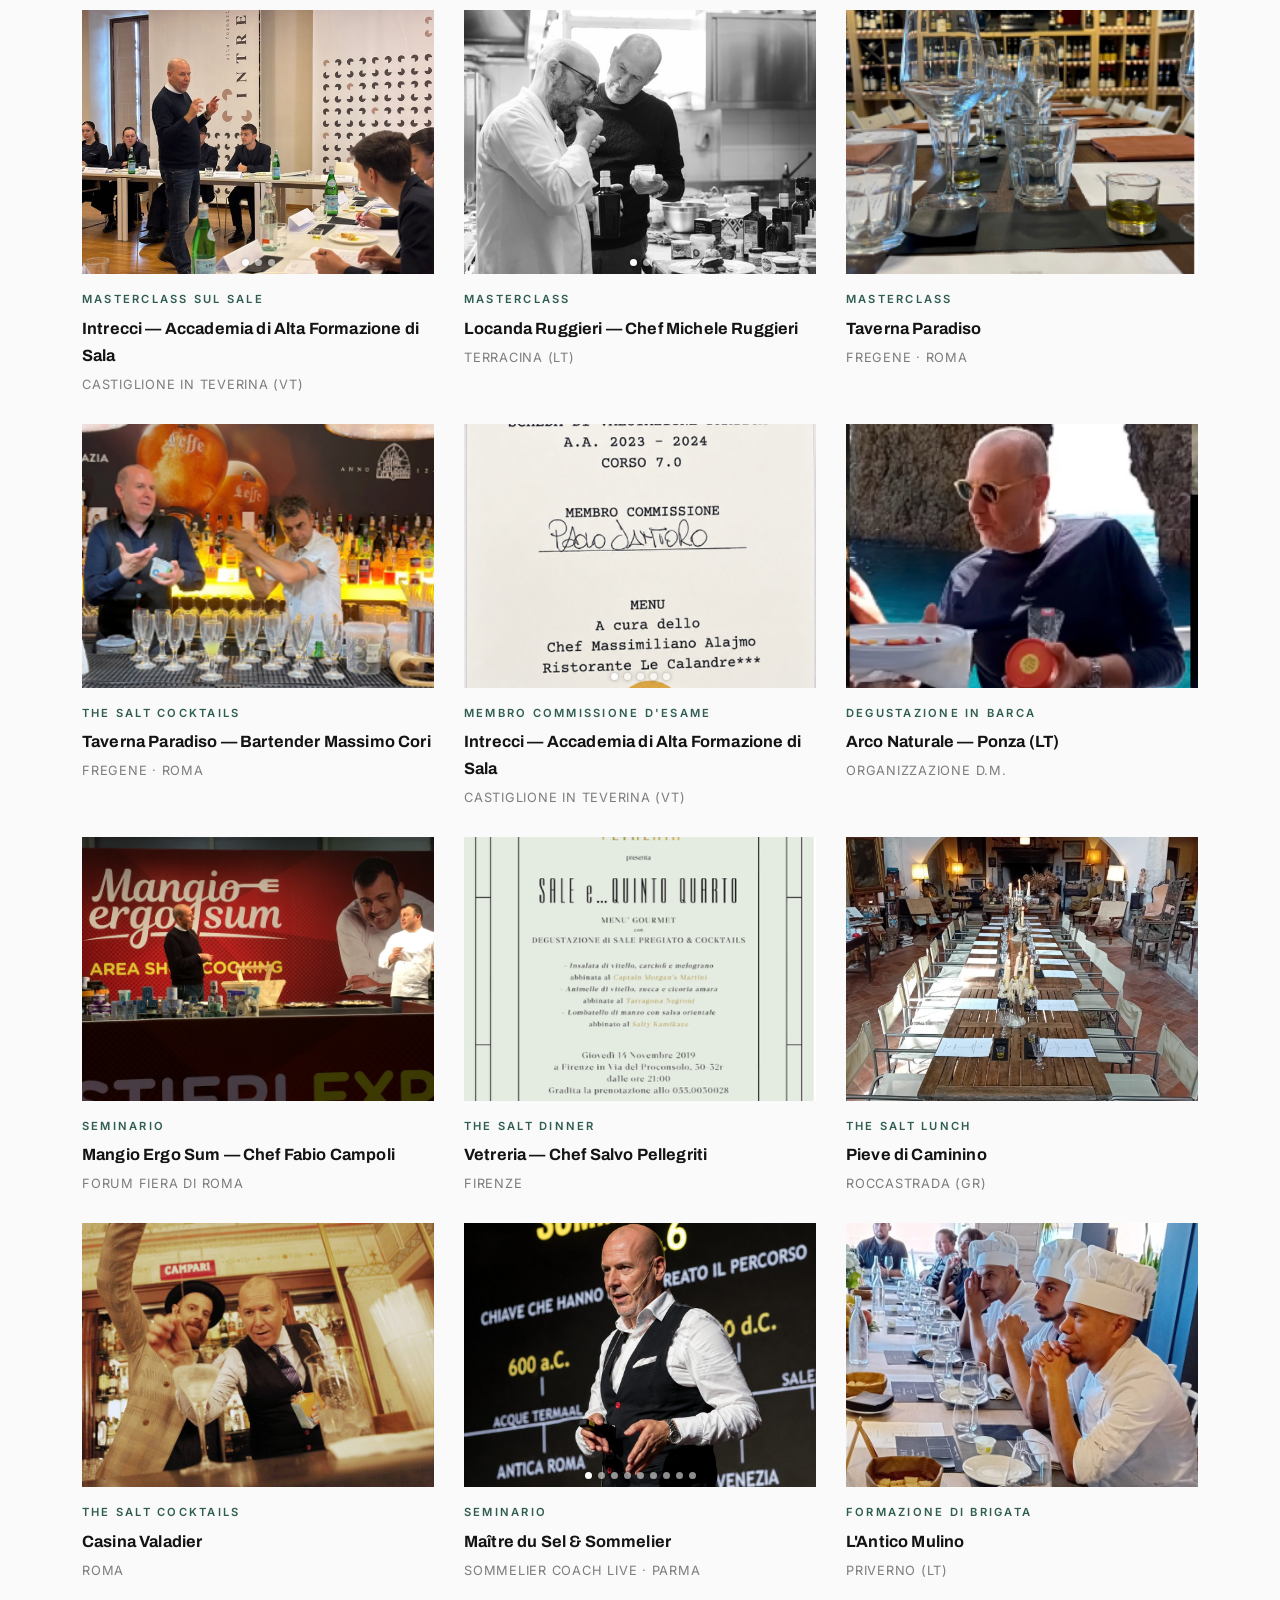
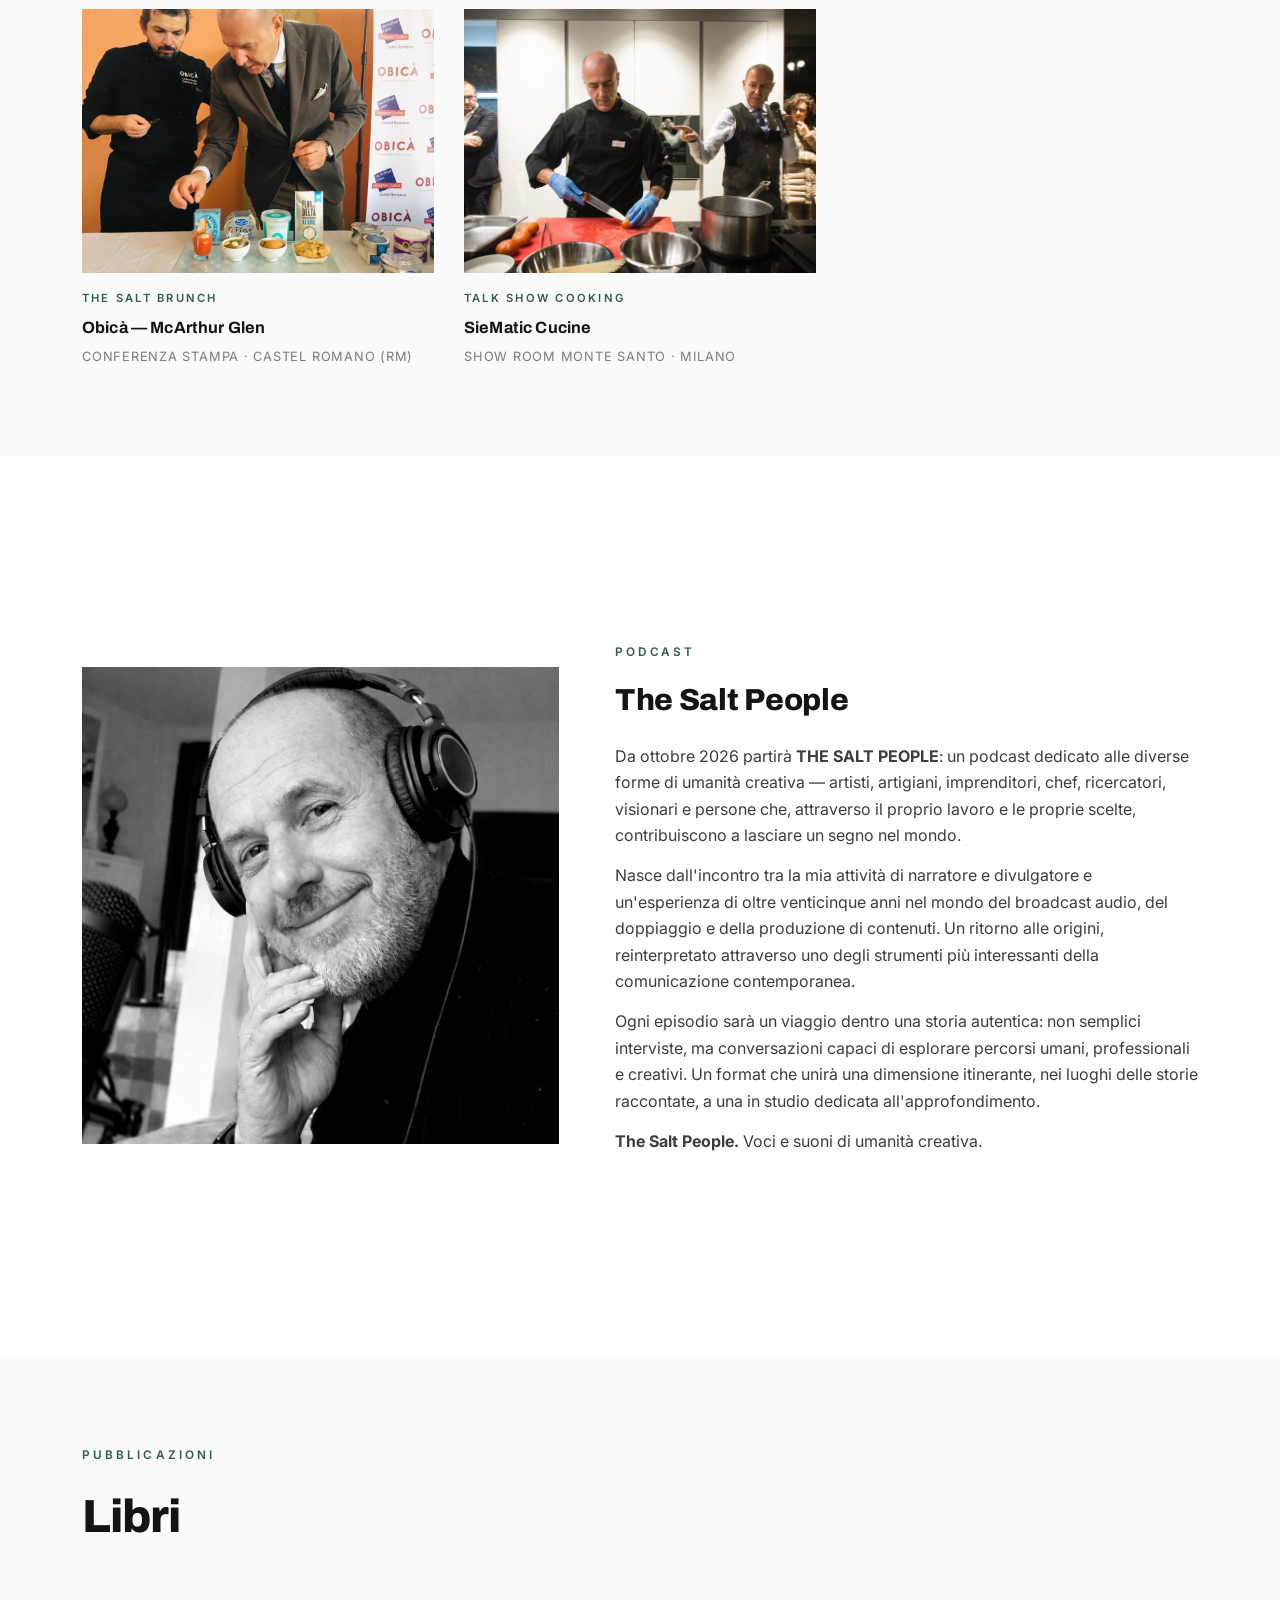
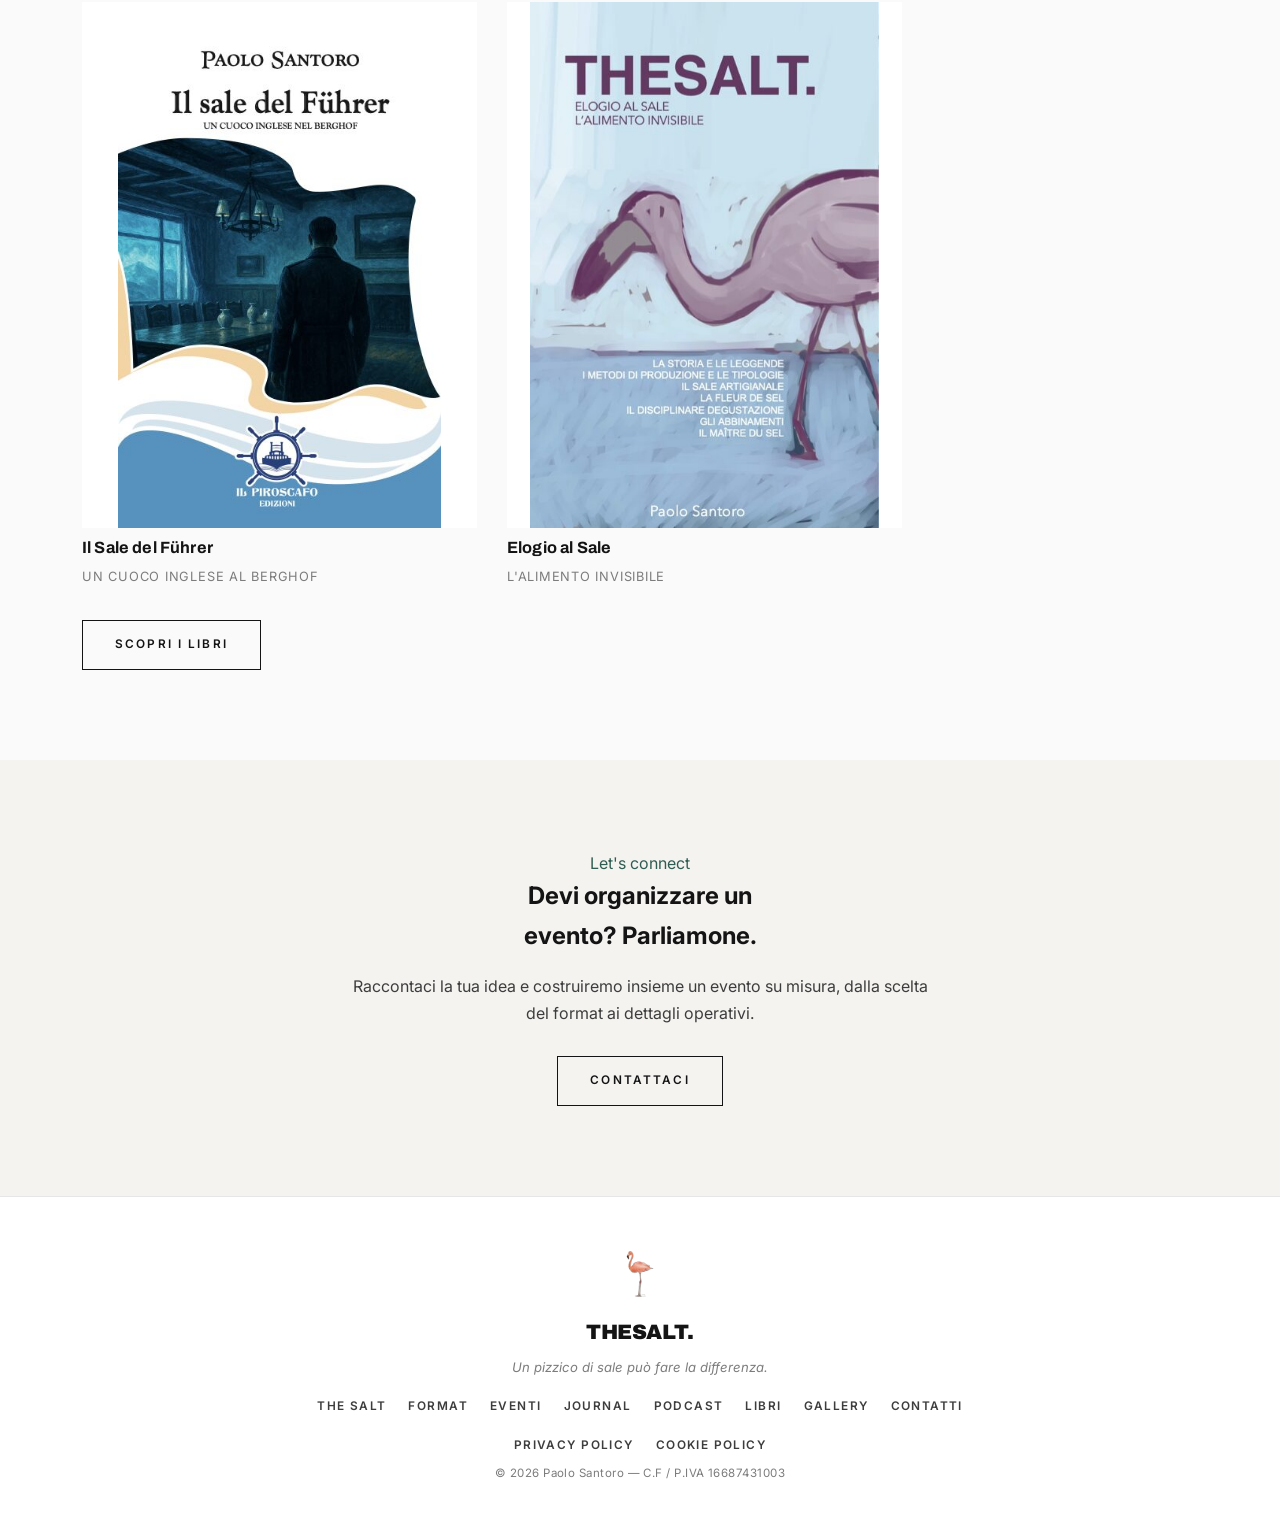
==== commit ff1d5f7f: "Aggiornamento contenuti dal pannello" ====
--- a/index.html
+++ b/index.html
@@ -266,7 +266,20 @@
       <div class="card"><img class="ph" src="assets/img/ev-vetreria-01.jpg" alt="The Salt Dinner Vetreria — Chef Salvo Pellegriti — Firenze"><div class="tag">The Salt Dinner</div><h5>Vetreria — Chef Salvo Pellegriti</h5><div class="cap">Firenze</div></div>
       <div class="card"><img class="ph" src="assets/img/ev-exp1.jpg" alt="The Salt Lunch Pieve di Caminino — Roccastrada (GR)"><div class="tag">The Salt Lunch</div><h5>Pieve di Caminino</h5><div class="cap">Roccastrada (GR)</div></div>
       <div class="card"><img class="ph" src="assets/img/ev-exp2.jpg" alt="The Salt Cocktails Casina Valadier — Roma"><div class="tag">The Salt Cocktails</div><h5>Casina Valadier</h5><div class="cap">Roma</div></div>
-      <div class="card"><img class="ph" src="assets/img/ev-form1.jpg" alt="Seminario Maître du Sel &amp; Sommelier — Sommelier Coach Live · Parma"><div class="tag">Seminario</div><h5>Maître du Sel &amp; Sommelier</h5><div class="cap">Sommelier Coach Live · Parma</div></div>
+      <div class="card">
+        <div class="ph slides">
+          <img class="on" src="assets/img/ev-form1.jpg" alt="Seminario Maître du Sel &amp; Sommelier — Sommelier Coach Live · Parma, foto 1">
+          <img src="assets/img/ev-form-01.jpg" alt="Seminario Maître du Sel &amp; Sommelier — Sommelier Coach Live · Parma, foto 2">
+          <img src="assets/img/ev-form-02.jpg" alt="Seminario Maître du Sel &amp; Sommelier — Sommelier Coach Live · Parma, foto 3">
+          <img src="assets/img/ev-form-03.jpg" alt="Seminario Maître du Sel &amp; Sommelier — Sommelier Coach Live · Parma, foto 4">
+          <img src="assets/img/ev-form-04.jpg" alt="Seminario Maître du Sel &amp; Sommelier — Sommelier Coach Live · Parma, foto 5">
+          <img src="assets/img/ev-form-05.jpg" alt="Seminario Maître du Sel &amp; Sommelier — Sommelier Coach Live · Parma, foto 6">
+          <img src="assets/img/ev-form-06.jpg" alt="Seminario Maître du Sel &amp; Sommelier — Sommelier Coach Live · Parma, foto 7">
+          <img src="assets/img/ev-form-07.jpg" alt="Seminario Maître du Sel &amp; Sommelier — Sommelier Coach Live · Parma, foto 8">
+          <img src="assets/img/ev-form-08.jpg" alt="Seminario Maître du Sel &amp; Sommelier — Sommelier Coach Live · Parma, foto 9">
+        </div>
+        <div class="tag">Seminario</div><h5>Maître du Sel &amp; Sommelier</h5><div class="cap">Sommelier Coach Live · Parma</div>
+      </div>
       <div class="card"><img class="ph" src="assets/img/ev-form3.jpg" alt="Formazione di brigata L'Antico Mulino — Priverno (LT)"><div class="tag">Formazione di brigata</div><h5>L'Antico Mulino</h5><div class="cap">Priverno (LT)</div></div>
       <div class="card"><img class="ph" src="assets/img/ev-mkt2.jpg" alt="The Salt Brunch Obicà — McArthur Glen — Conferenza stampa · Castel Romano (RM)"><div class="tag">The Salt Brunch</div><h5>Obicà — McArthur Glen</h5><div class="cap">Conferenza stampa · Castel Romano (RM)</div></div>
       <div class="card"><img class="ph" src="assets/img/ev-mkt1.jpg" alt="Talk Show Cooking SieMatic Cucine — Show Room Monte Santo · Milano"><div class="tag">Talk Show Cooking</div><h5>SieMatic Cucine</h5><div class="cap">Show Room Monte Santo · Milano</div></div>
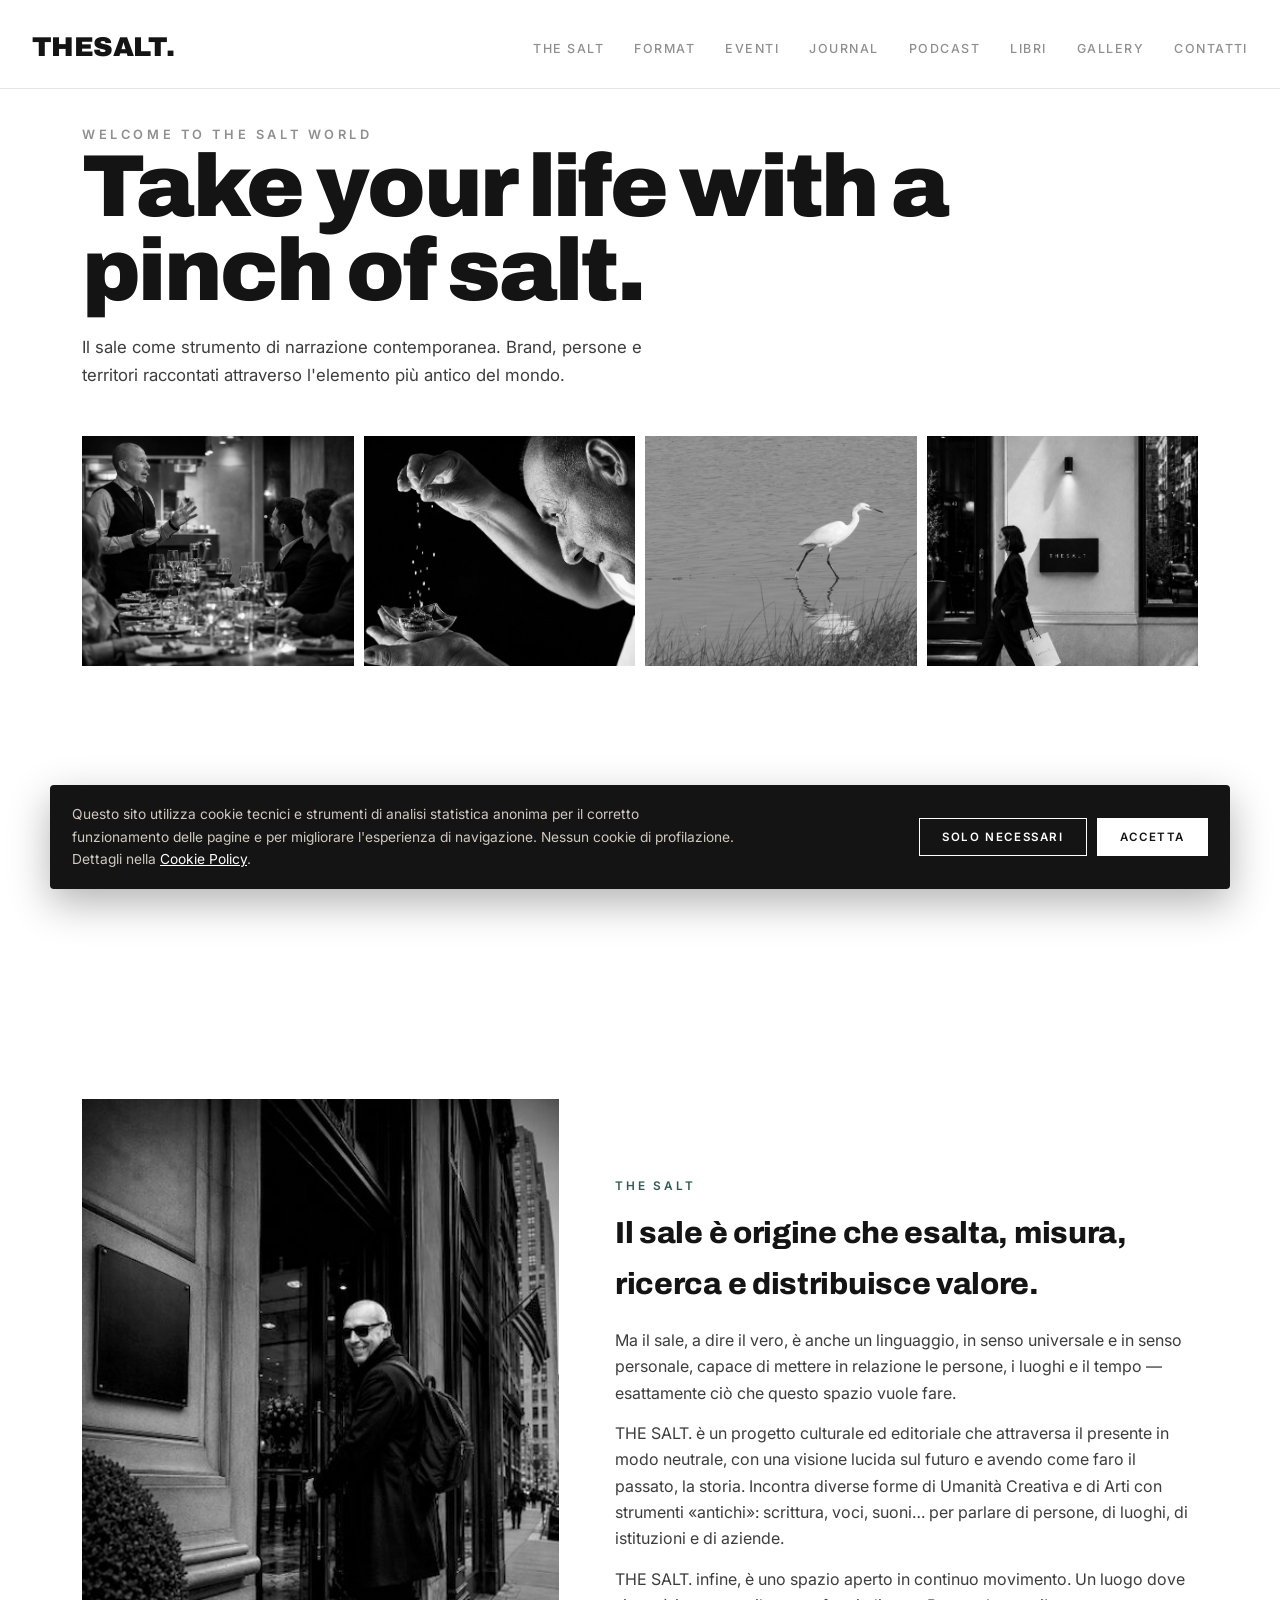
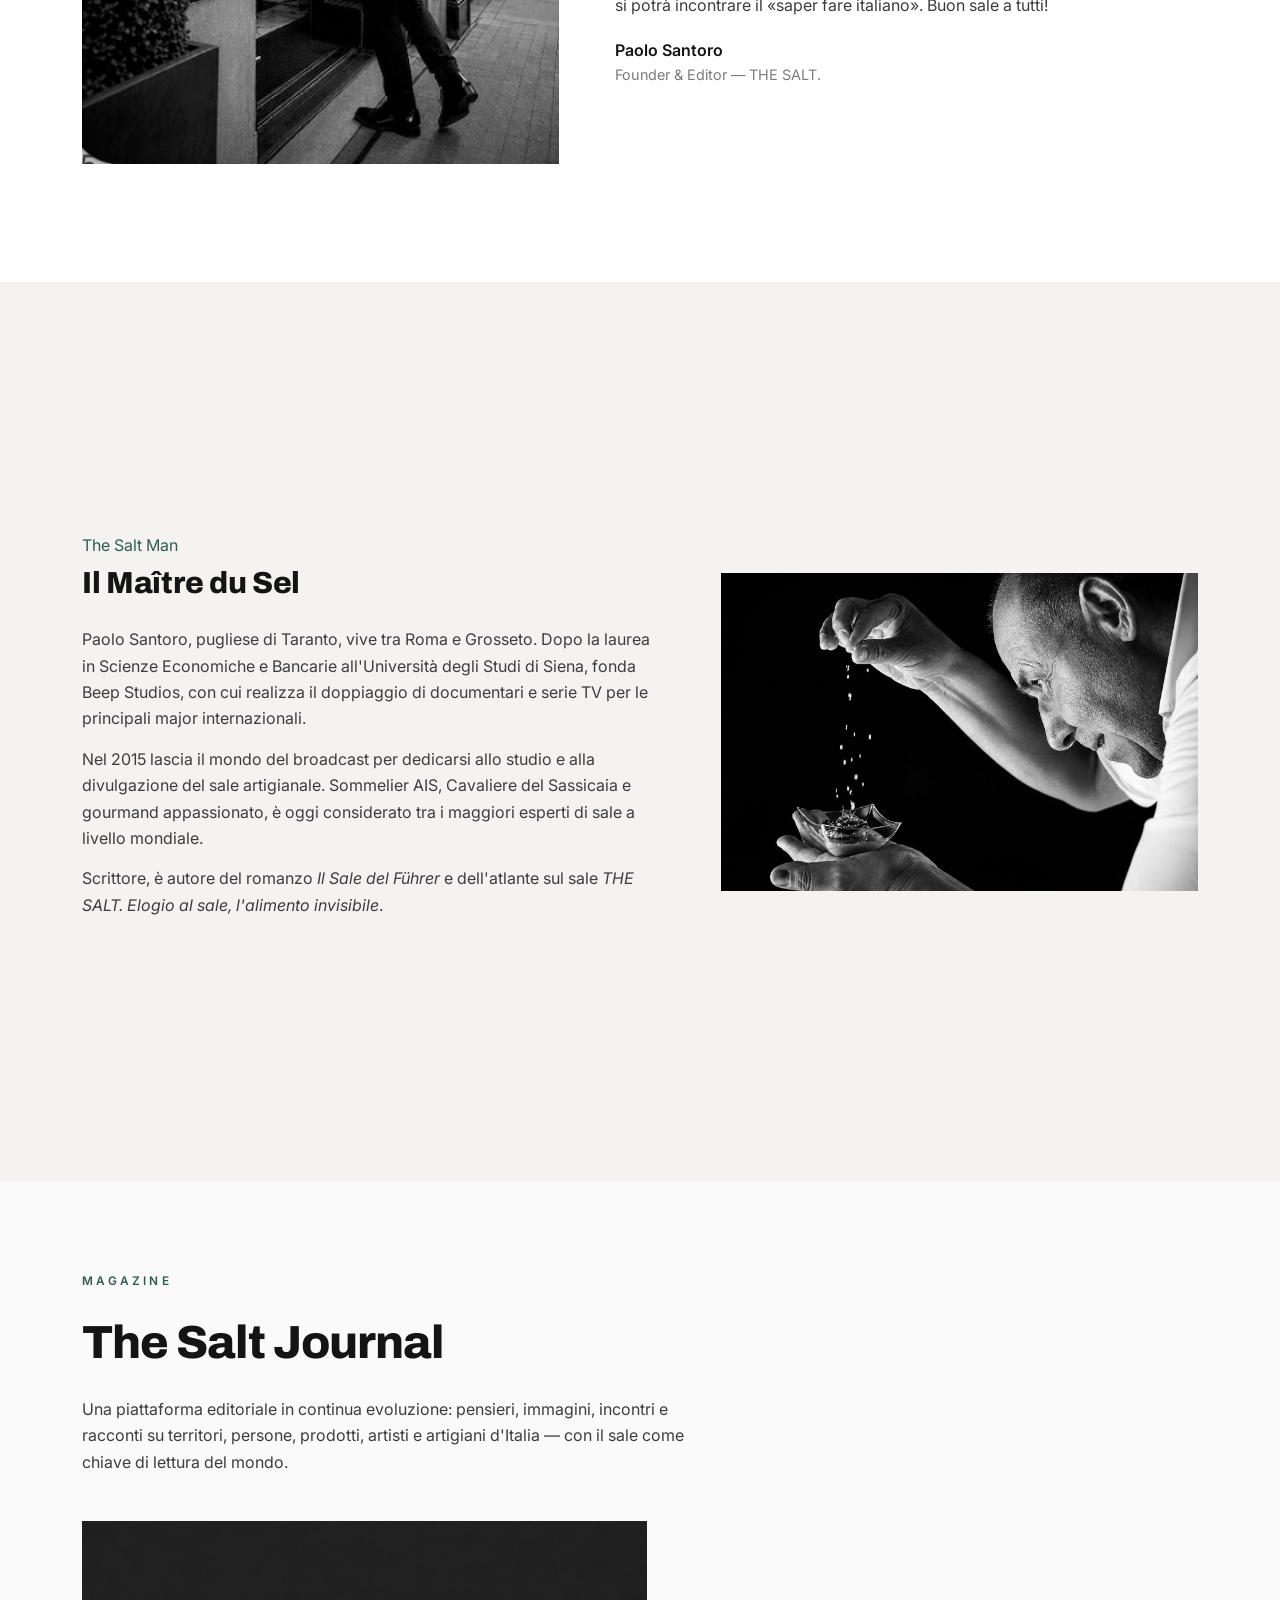
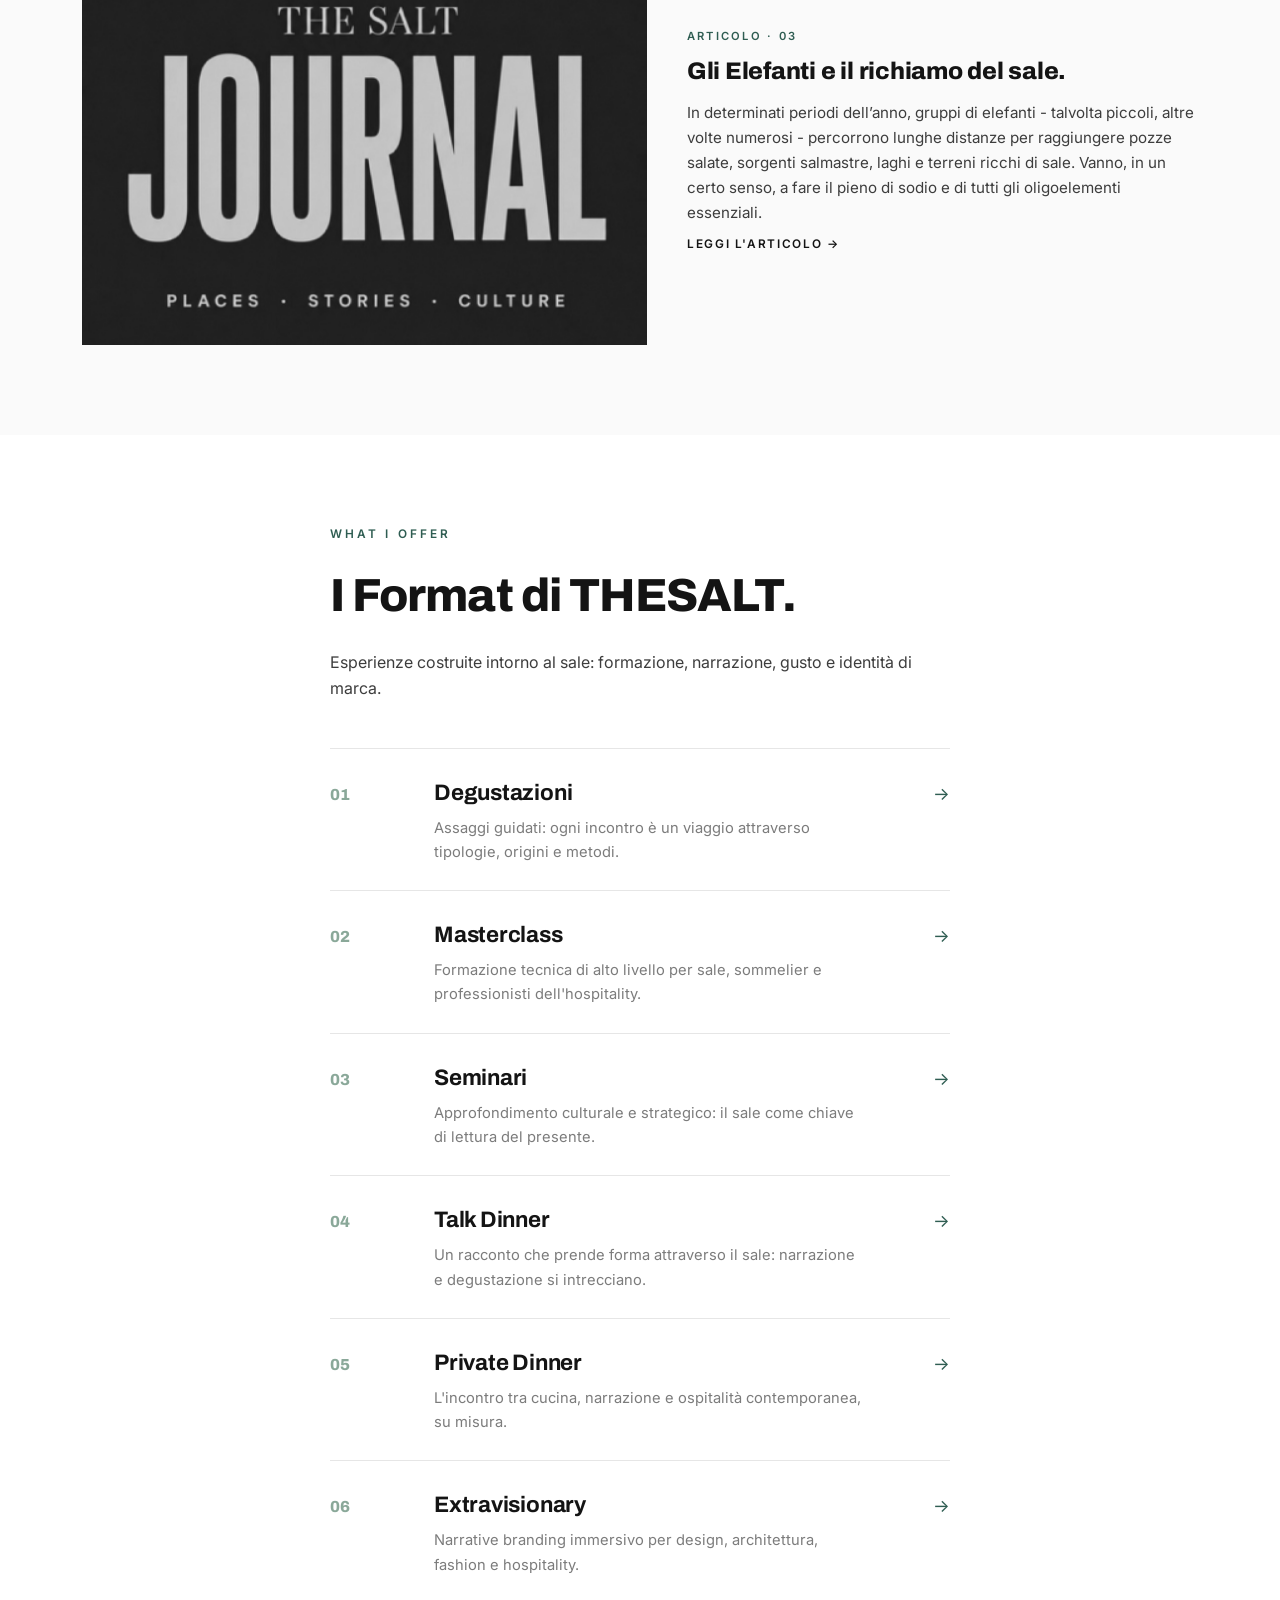
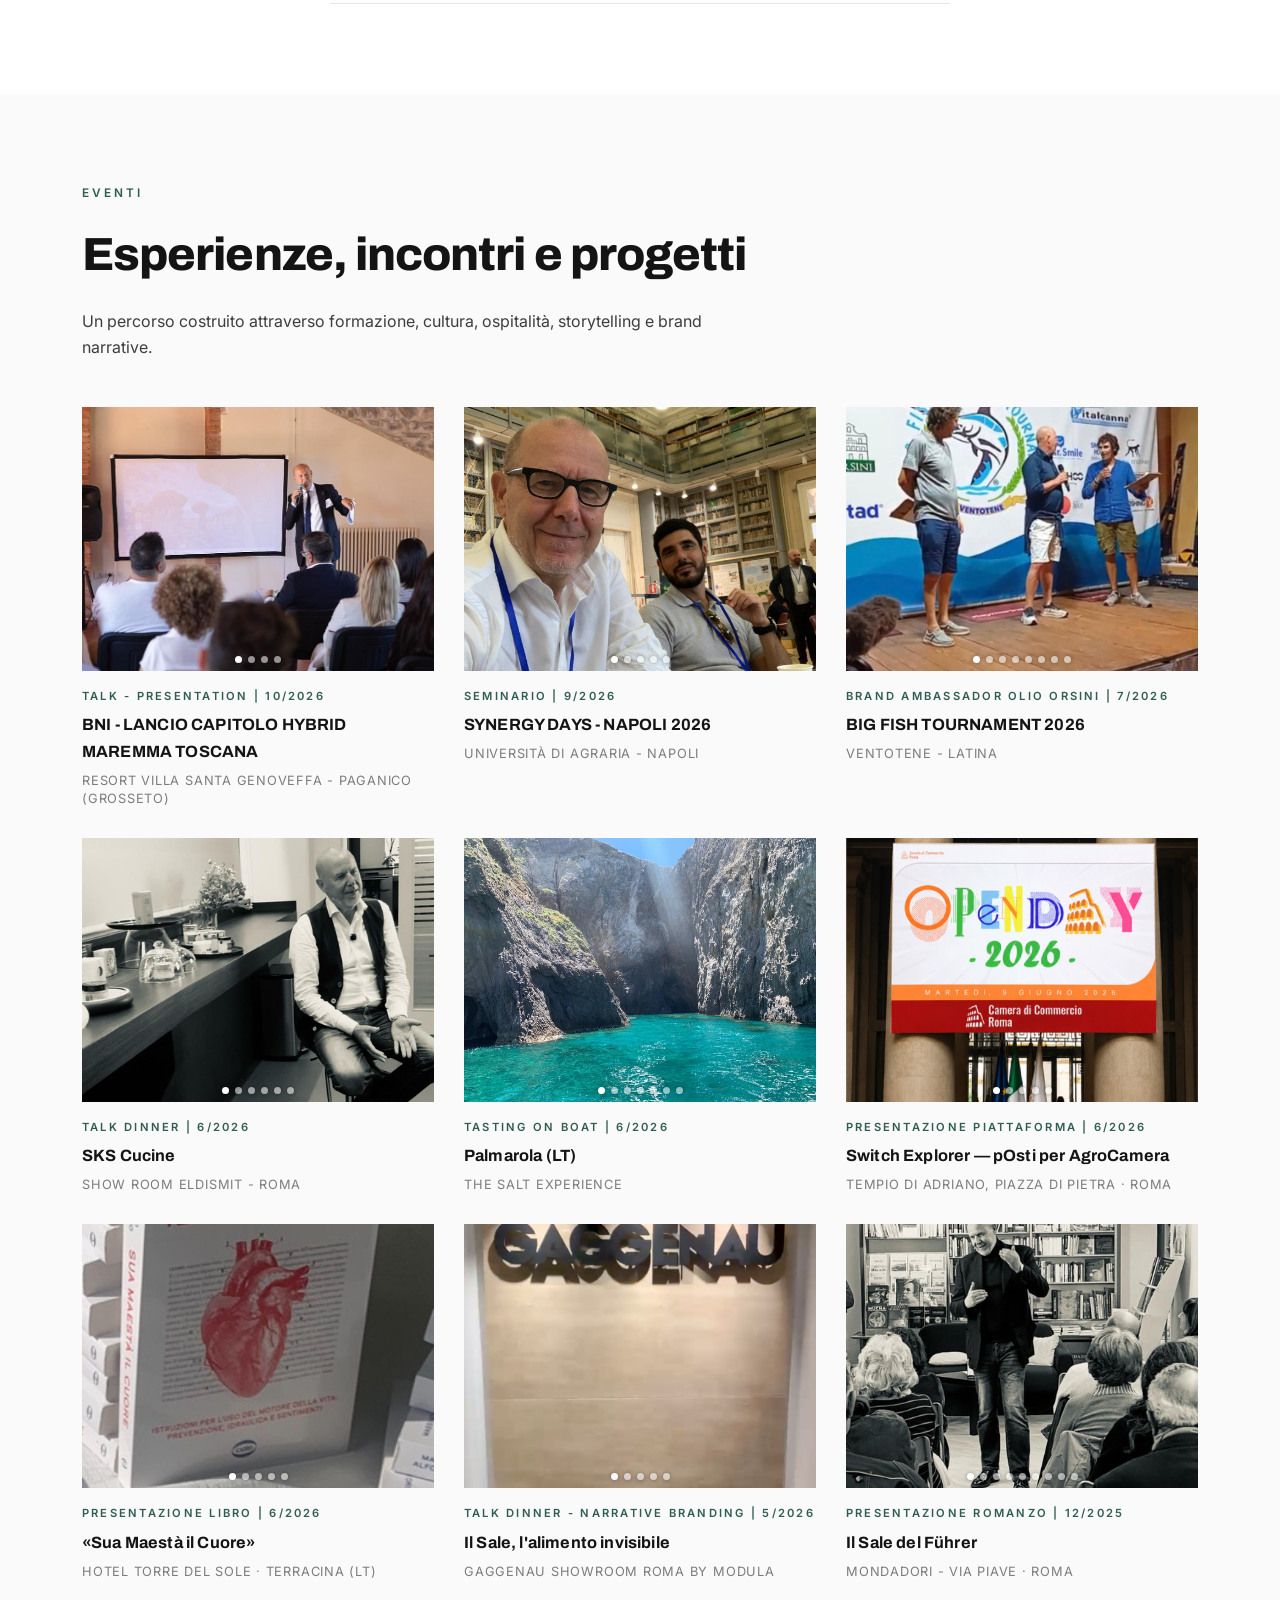
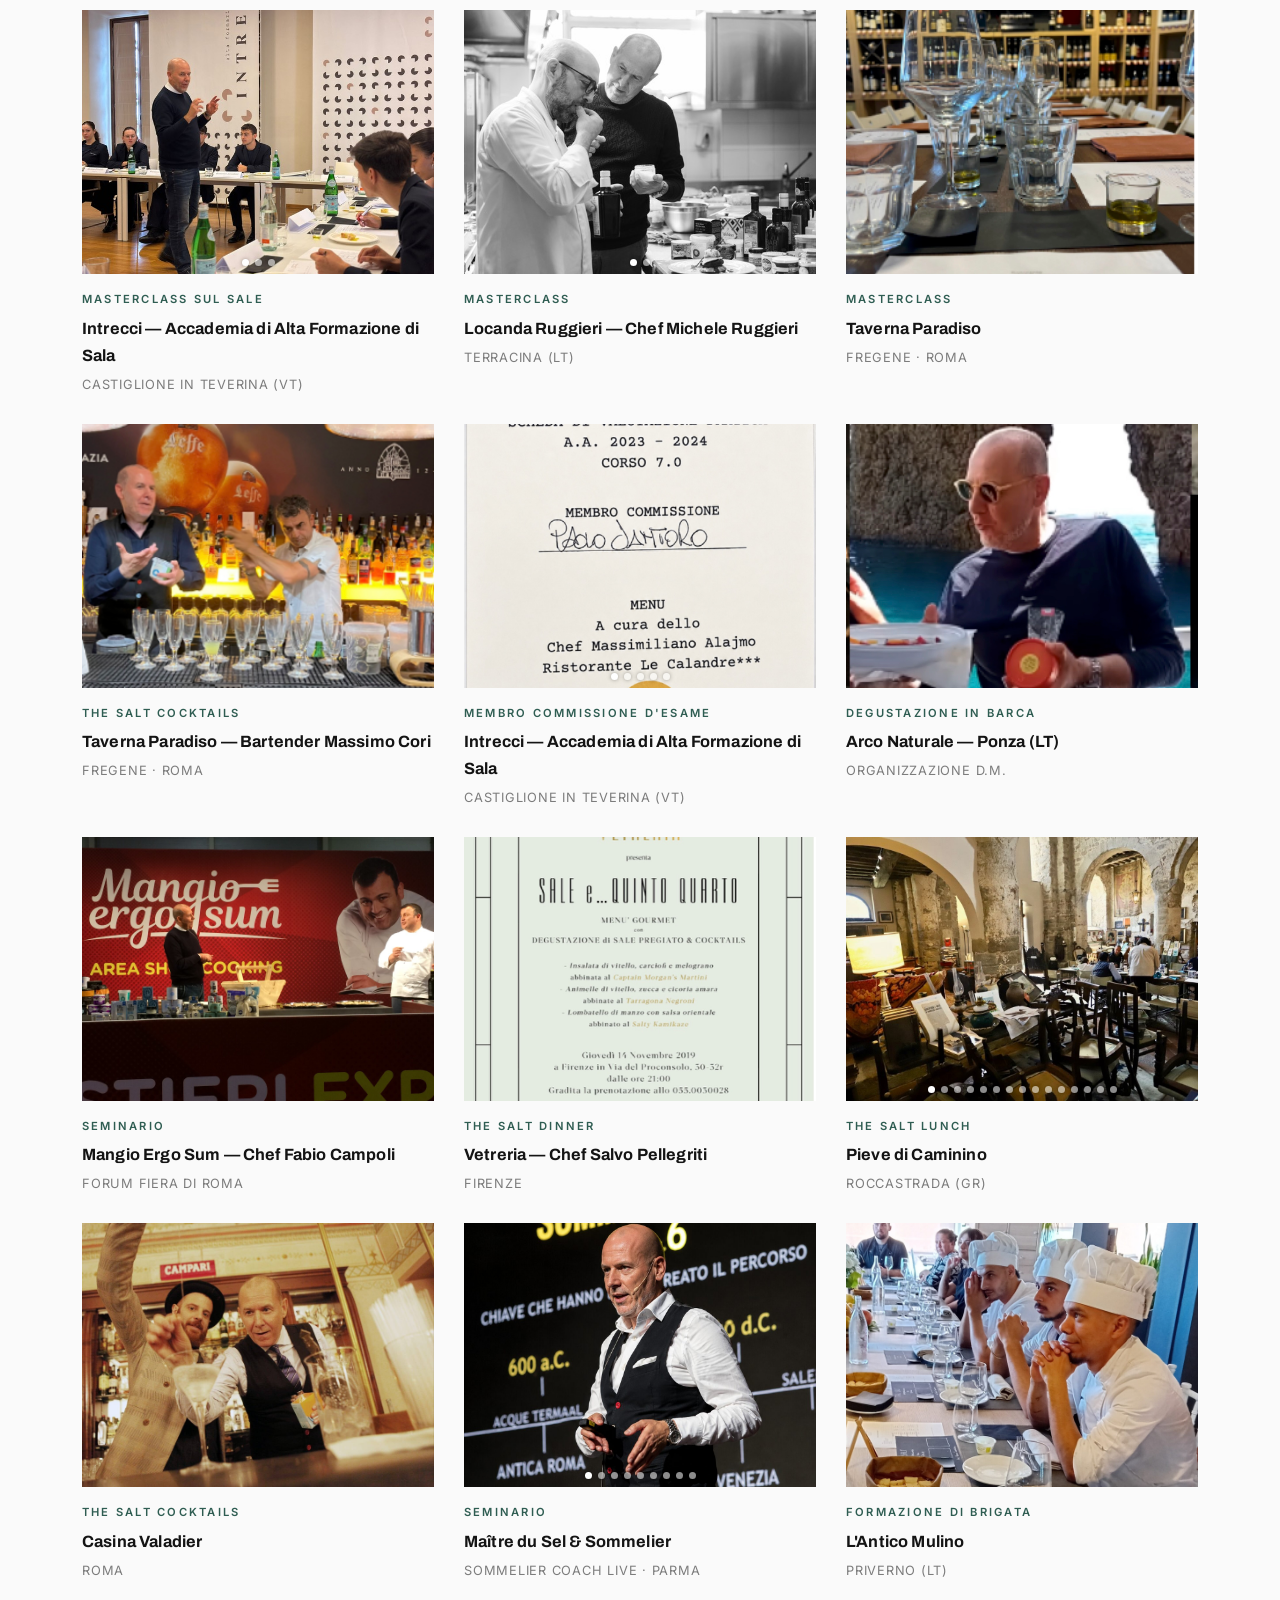
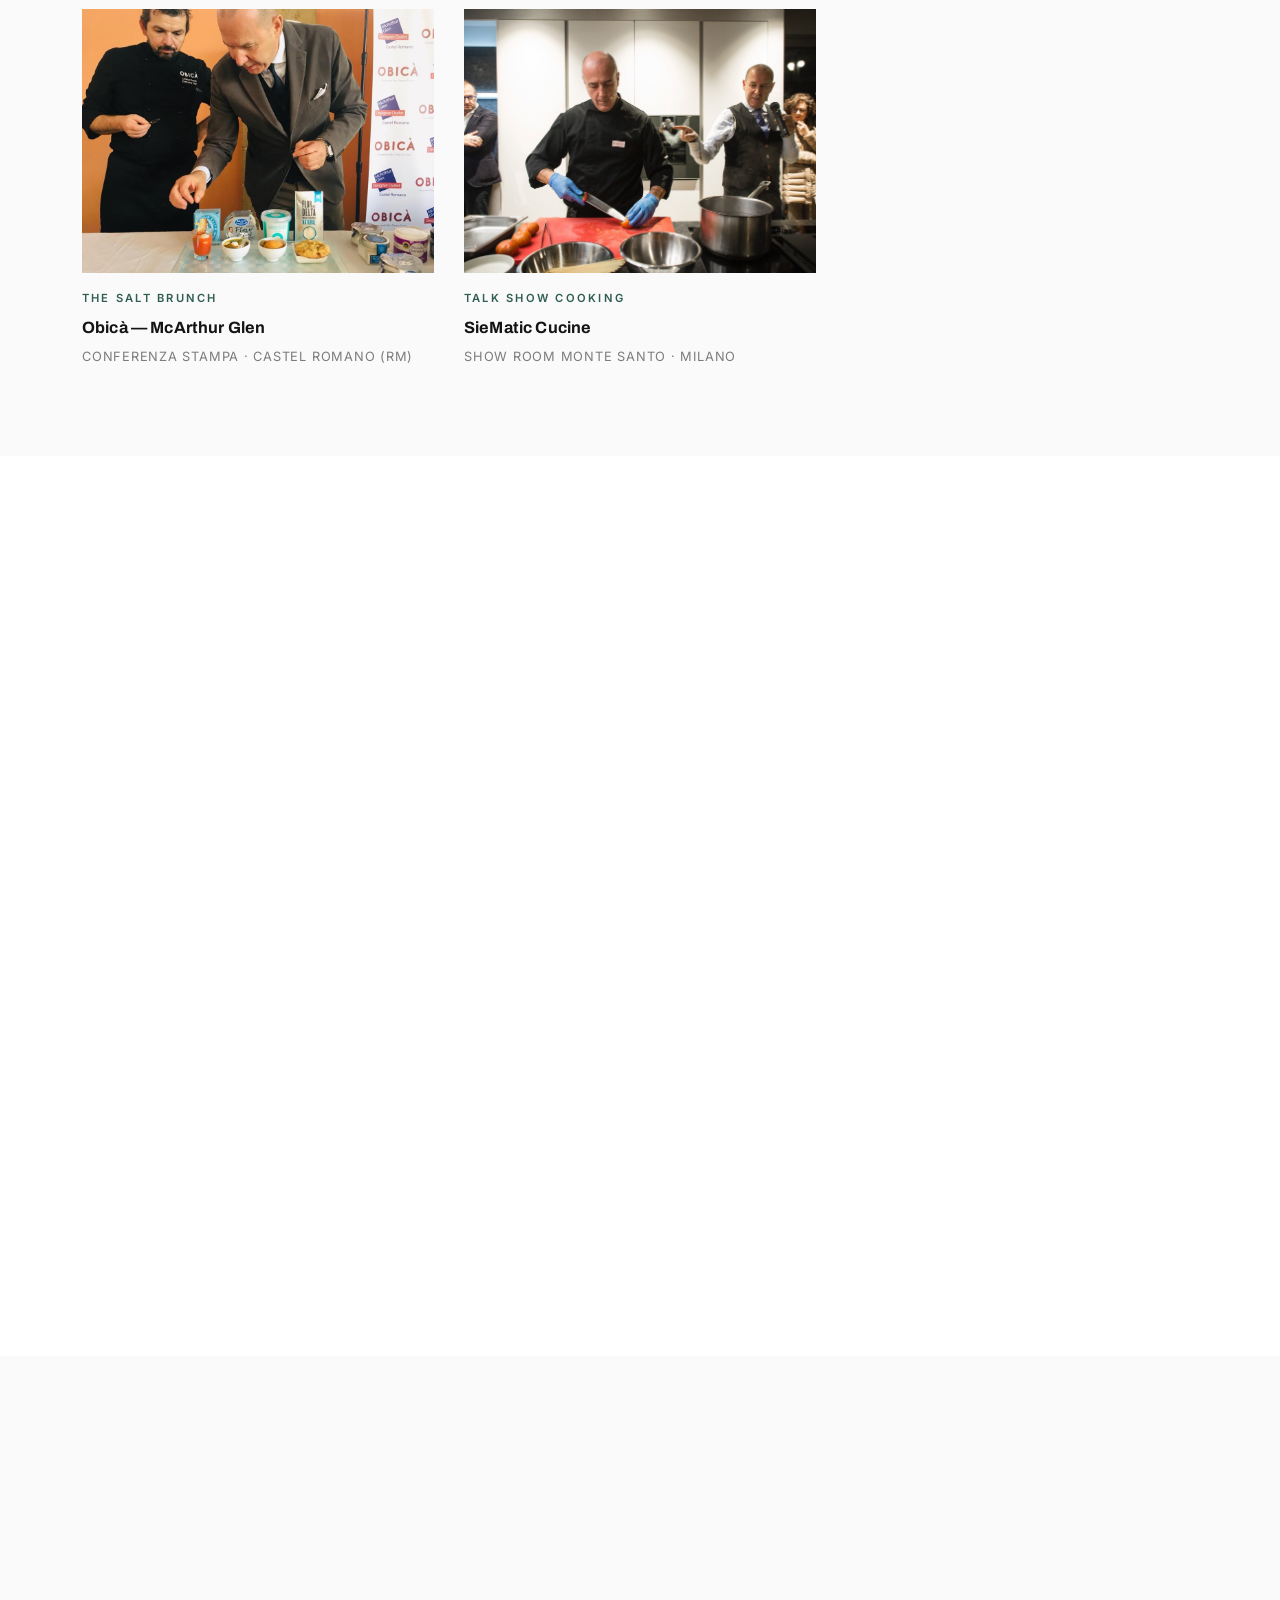
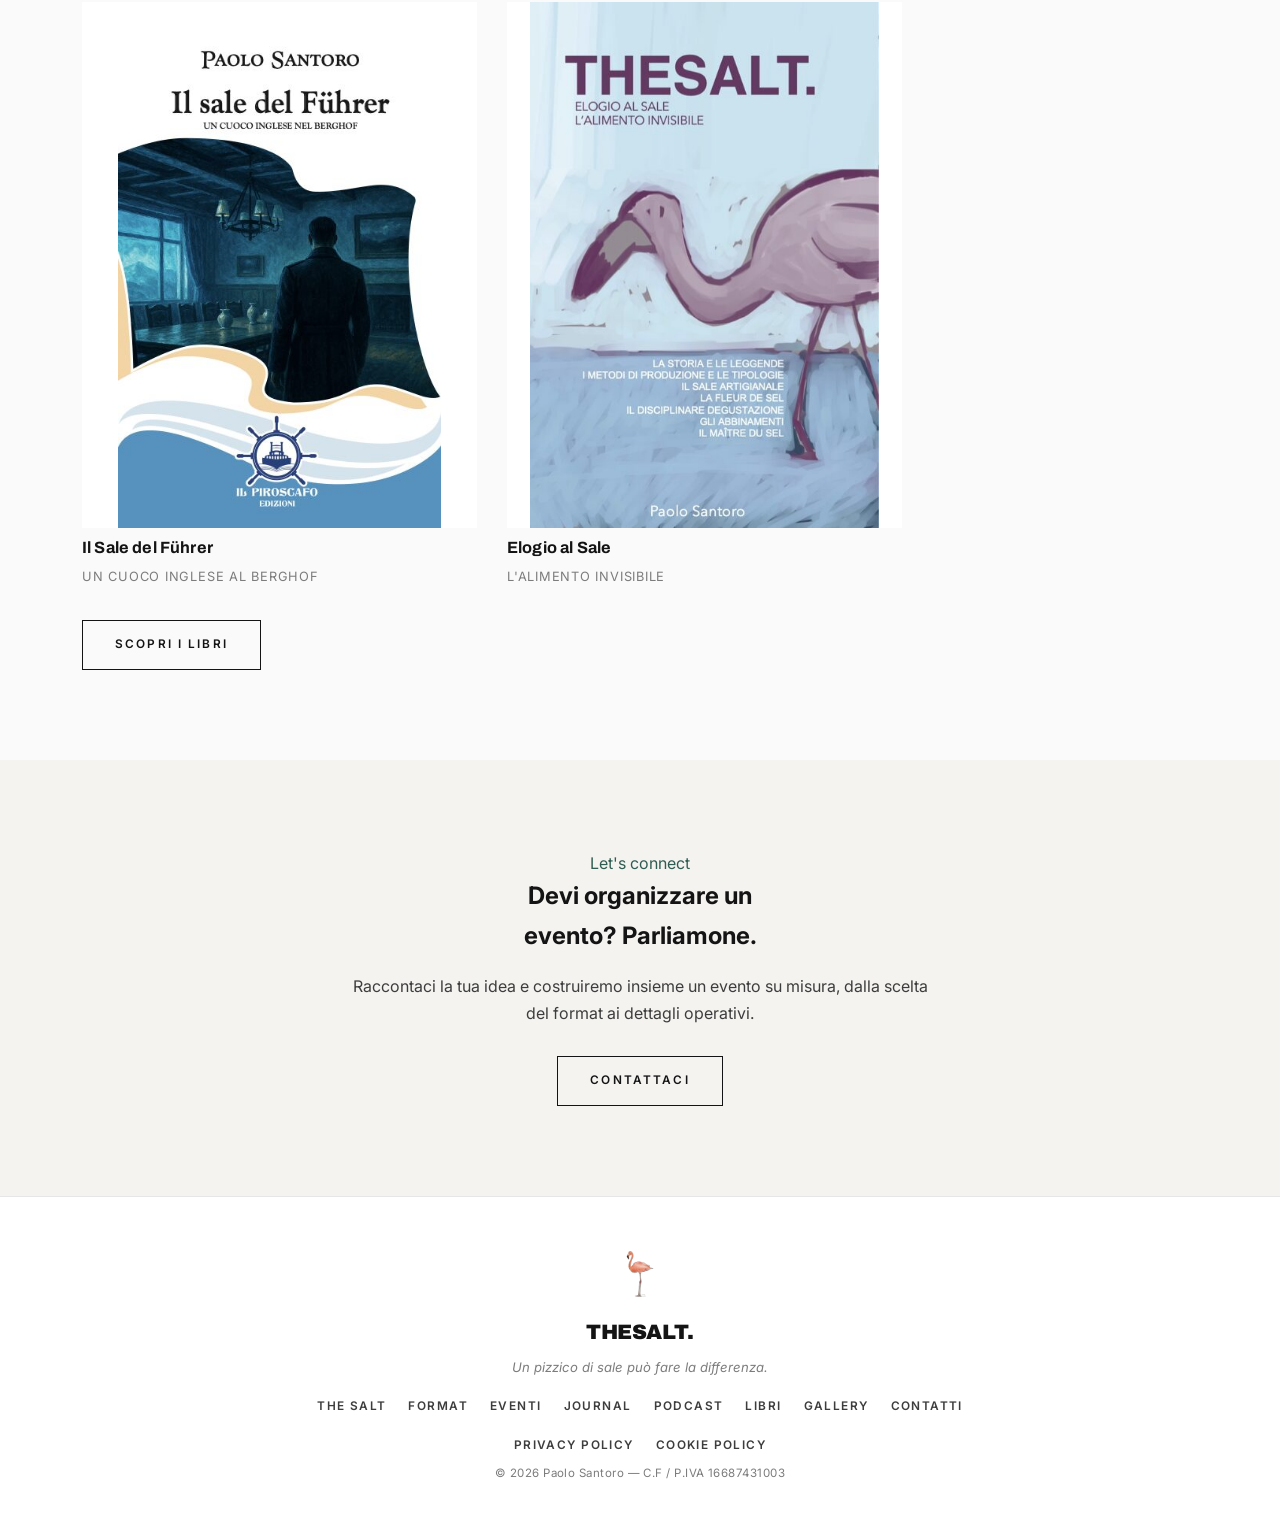
==== commit 90f60e67: "Aggiornamento contenuti dal pannello" ====
--- a/index.html
+++ b/index.html
@@ -264,7 +264,26 @@
       <div class="card"><img class="ph" src="assets/img/ev-arco-naturale-01.jpg" alt="Degustazione in barca Arco Naturale — Ponza (LT) — Organizzazione D.M."><div class="tag">Degustazione in barca</div><h5>Arco Naturale — Ponza (LT)</h5><div class="cap">Organizzazione D.M.</div></div>
       <div class="card"><img class="ph" src="assets/img/ev-form2.jpg" alt="Seminario Mangio Ergo Sum — Chef Fabio Campoli — Forum Fiera di Roma"><div class="tag">Seminario</div><h5>Mangio Ergo Sum — Chef Fabio Campoli</h5><div class="cap">Forum Fiera di Roma</div></div>
       <div class="card"><img class="ph" src="assets/img/ev-vetreria-01.jpg" alt="The Salt Dinner Vetreria — Chef Salvo Pellegriti — Firenze"><div class="tag">The Salt Dinner</div><h5>Vetreria — Chef Salvo Pellegriti</h5><div class="cap">Firenze</div></div>
-      <div class="card"><img class="ph" src="assets/img/ev-exp1.jpg" alt="The Salt Lunch Pieve di Caminino — Roccastrada (GR)"><div class="tag">The Salt Lunch</div><h5>Pieve di Caminino</h5><div class="cap">Roccastrada (GR)</div></div>
+      <div class="card">
+        <div class="ph slides">
+          <img class="on" src="assets/img/ev-exp-09.jpg" alt="The Salt Lunch Pieve di Caminino — Roccastrada (GR), foto 1">
+          <img src="assets/img/ev-exp-14.jpg" alt="The Salt Lunch Pieve di Caminino — Roccastrada (GR), foto 2">
+          <img src="assets/img/ev-exp-04.jpg" alt="The Salt Lunch Pieve di Caminino — Roccastrada (GR), foto 3">
+          <img src="assets/img/ev-exp1.jpg" alt="The Salt Lunch Pieve di Caminino — Roccastrada (GR), foto 4">
+          <img src="assets/img/ev-exp-01.jpg" alt="The Salt Lunch Pieve di Caminino — Roccastrada (GR), foto 5">
+          <img src="assets/img/ev-exp-02.jpg" alt="The Salt Lunch Pieve di Caminino — Roccastrada (GR), foto 6">
+          <img src="assets/img/ev-exp-03.jpg" alt="The Salt Lunch Pieve di Caminino — Roccastrada (GR), foto 7">
+          <img src="assets/img/ev-exp-08.jpg" alt="The Salt Lunch Pieve di Caminino — Roccastrada (GR), foto 8">
+          <img src="assets/img/ev-exp-05.jpg" alt="The Salt Lunch Pieve di Caminino — Roccastrada (GR), foto 9">
+          <img src="assets/img/ev-exp-06.jpg" alt="The Salt Lunch Pieve di Caminino — Roccastrada (GR), foto 10">
+          <img src="assets/img/ev-exp-07.jpg" alt="The Salt Lunch Pieve di Caminino — Roccastrada (GR), foto 11">
+          <img src="assets/img/ev-exp-10.jpg" alt="The Salt Lunch Pieve di Caminino — Roccastrada (GR), foto 12">
+          <img src="assets/img/ev-exp-11.jpg" alt="The Salt Lunch Pieve di Caminino — Roccastrada (GR), foto 13">
+          <img src="assets/img/ev-exp-12.jpg" alt="The Salt Lunch Pieve di Caminino — Roccastrada (GR), foto 14">
+          <img src="assets/img/ev-exp-13.jpg" alt="The Salt Lunch Pieve di Caminino — Roccastrada (GR), foto 15">
+        </div>
+        <div class="tag">The Salt Lunch</div><h5>Pieve di Caminino</h5><div class="cap">Roccastrada (GR)</div>
+      </div>
       <div class="card"><img class="ph" src="assets/img/ev-exp2.jpg" alt="The Salt Cocktails Casina Valadier — Roma"><div class="tag">The Salt Cocktails</div><h5>Casina Valadier</h5><div class="cap">Roma</div></div>
       <div class="card">
         <div class="ph slides">
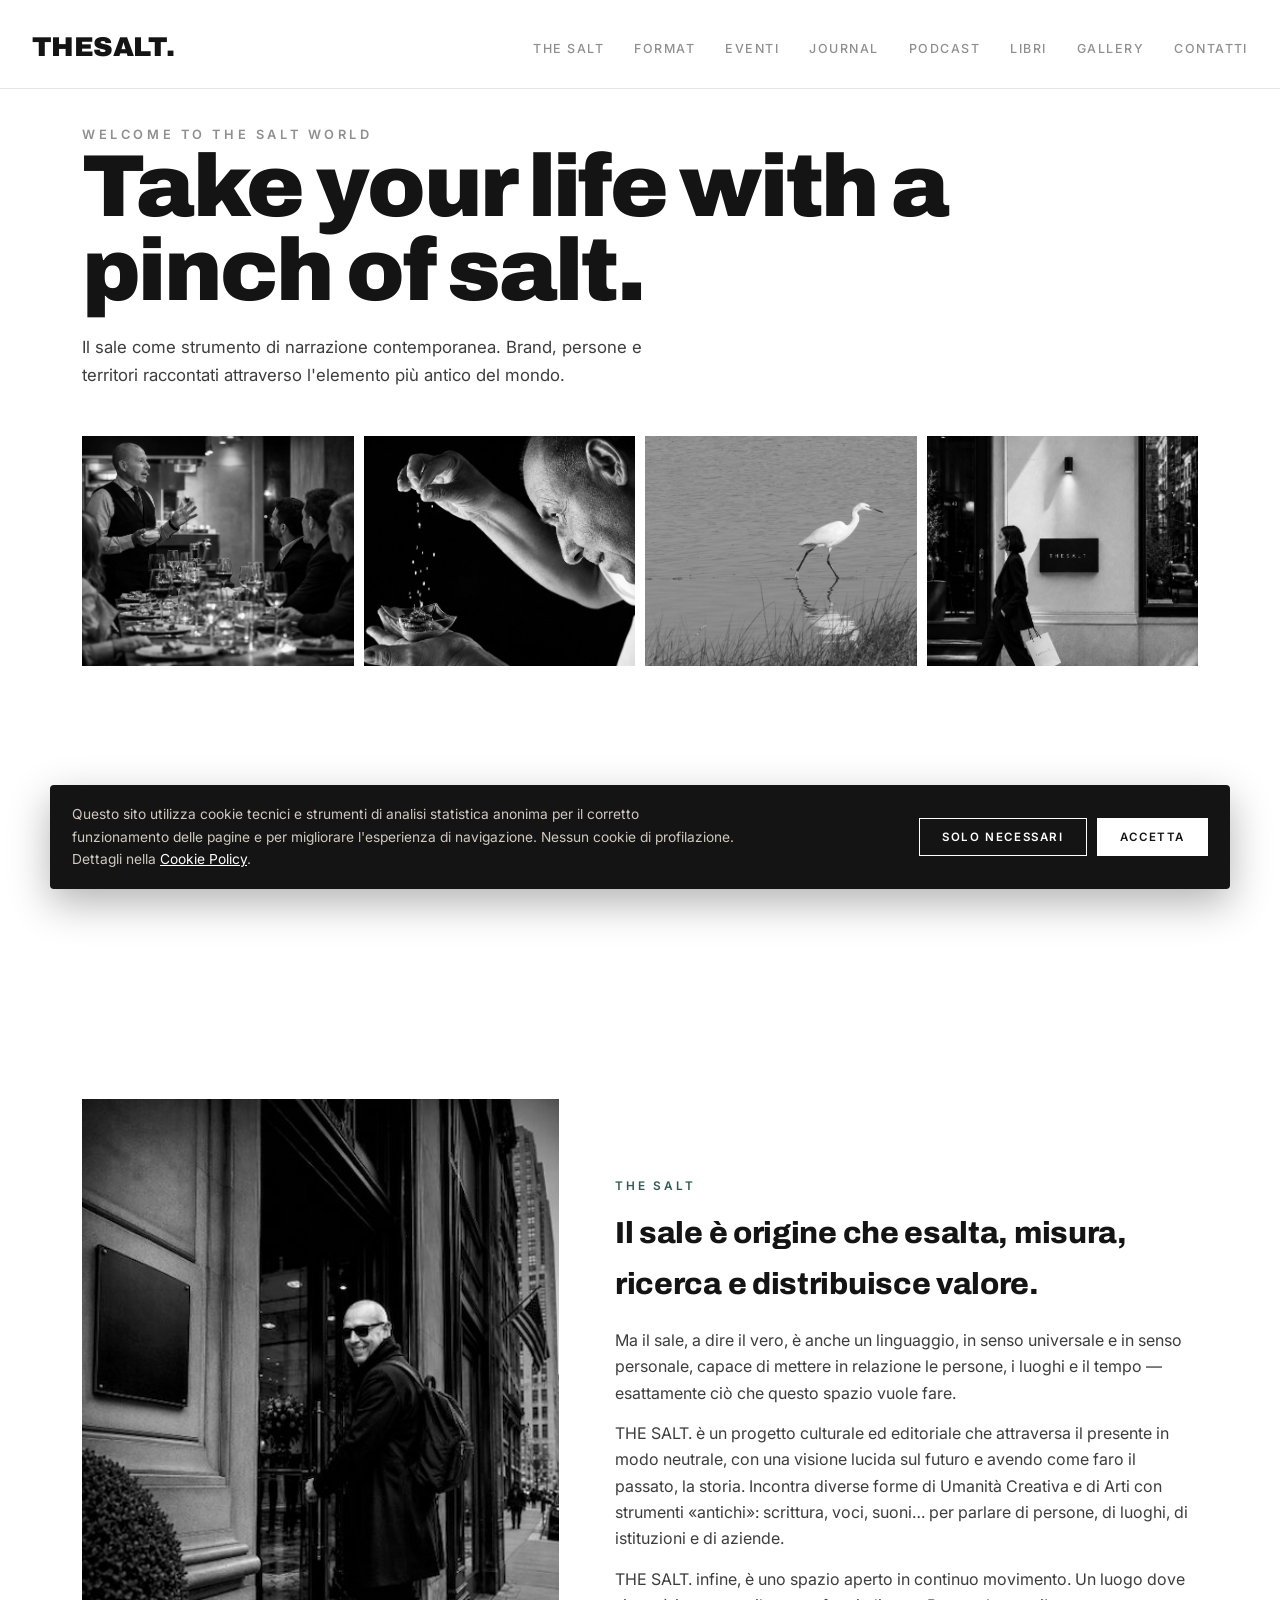
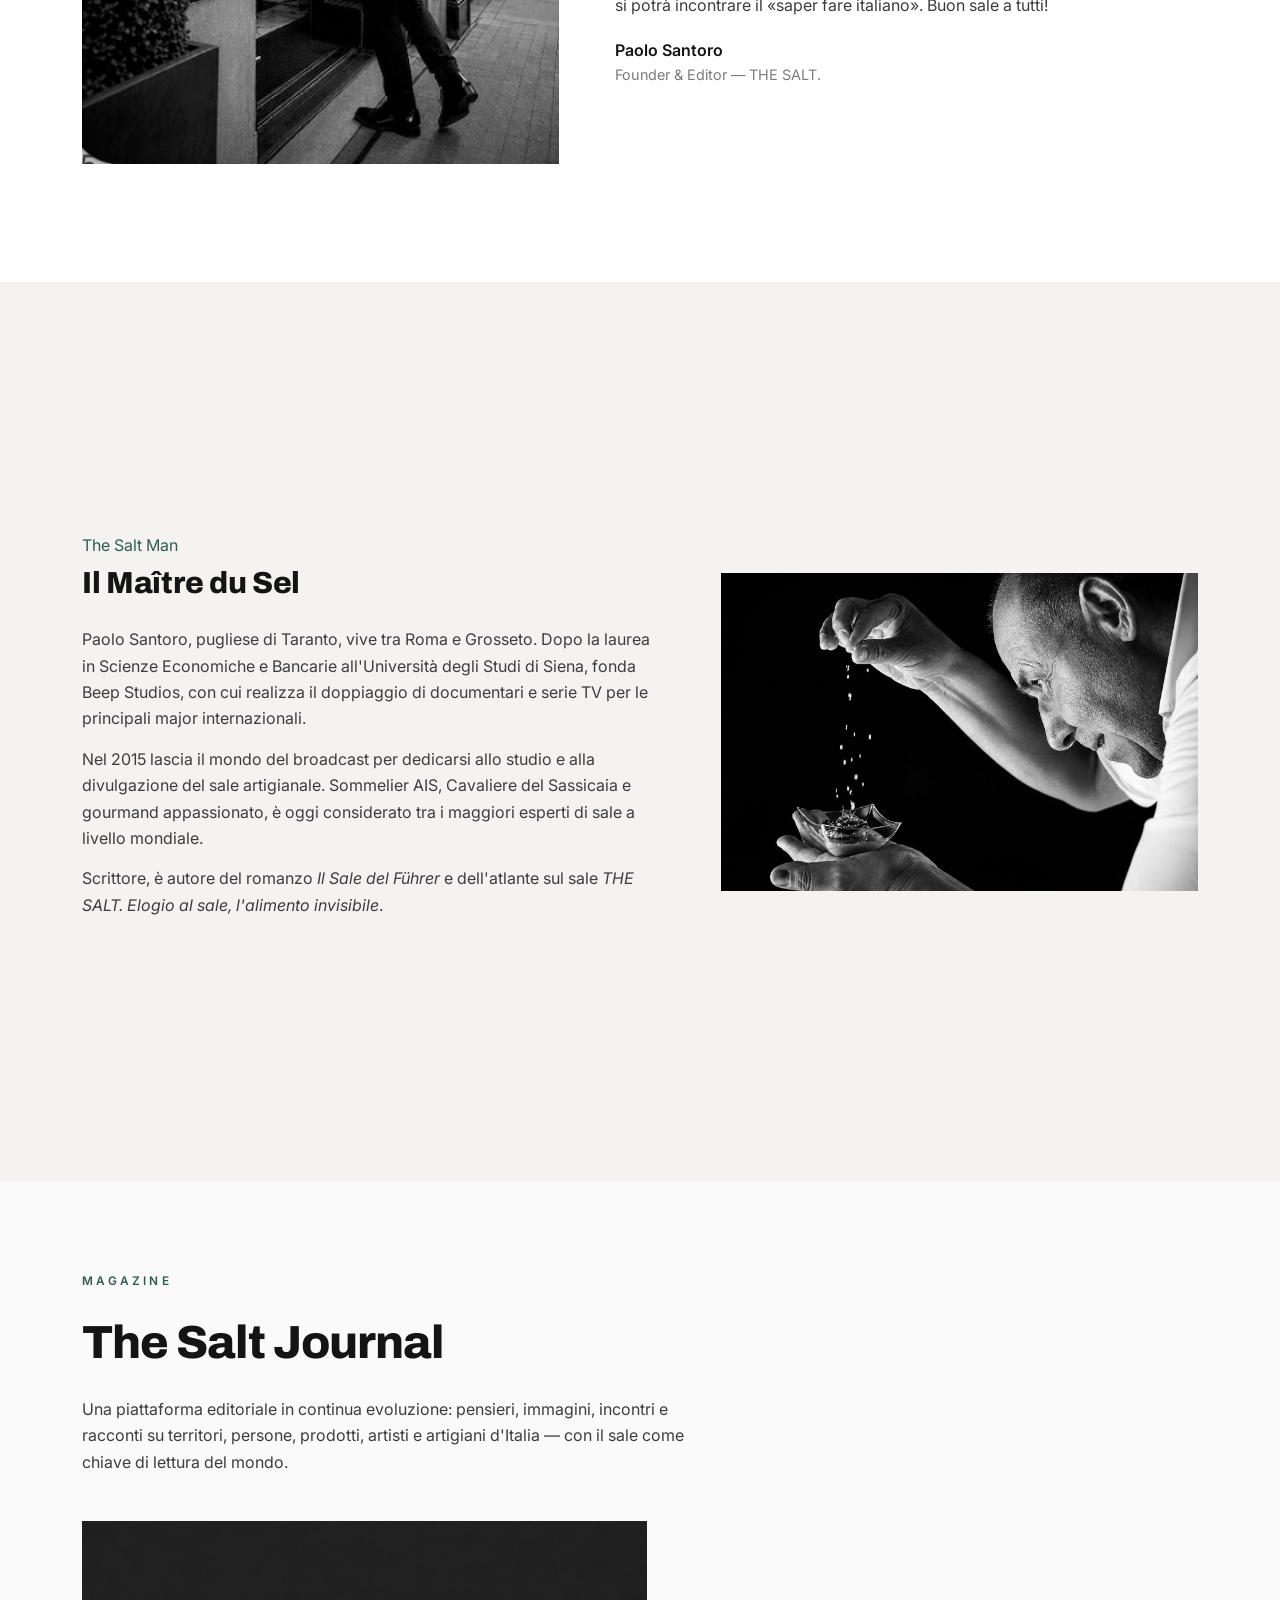
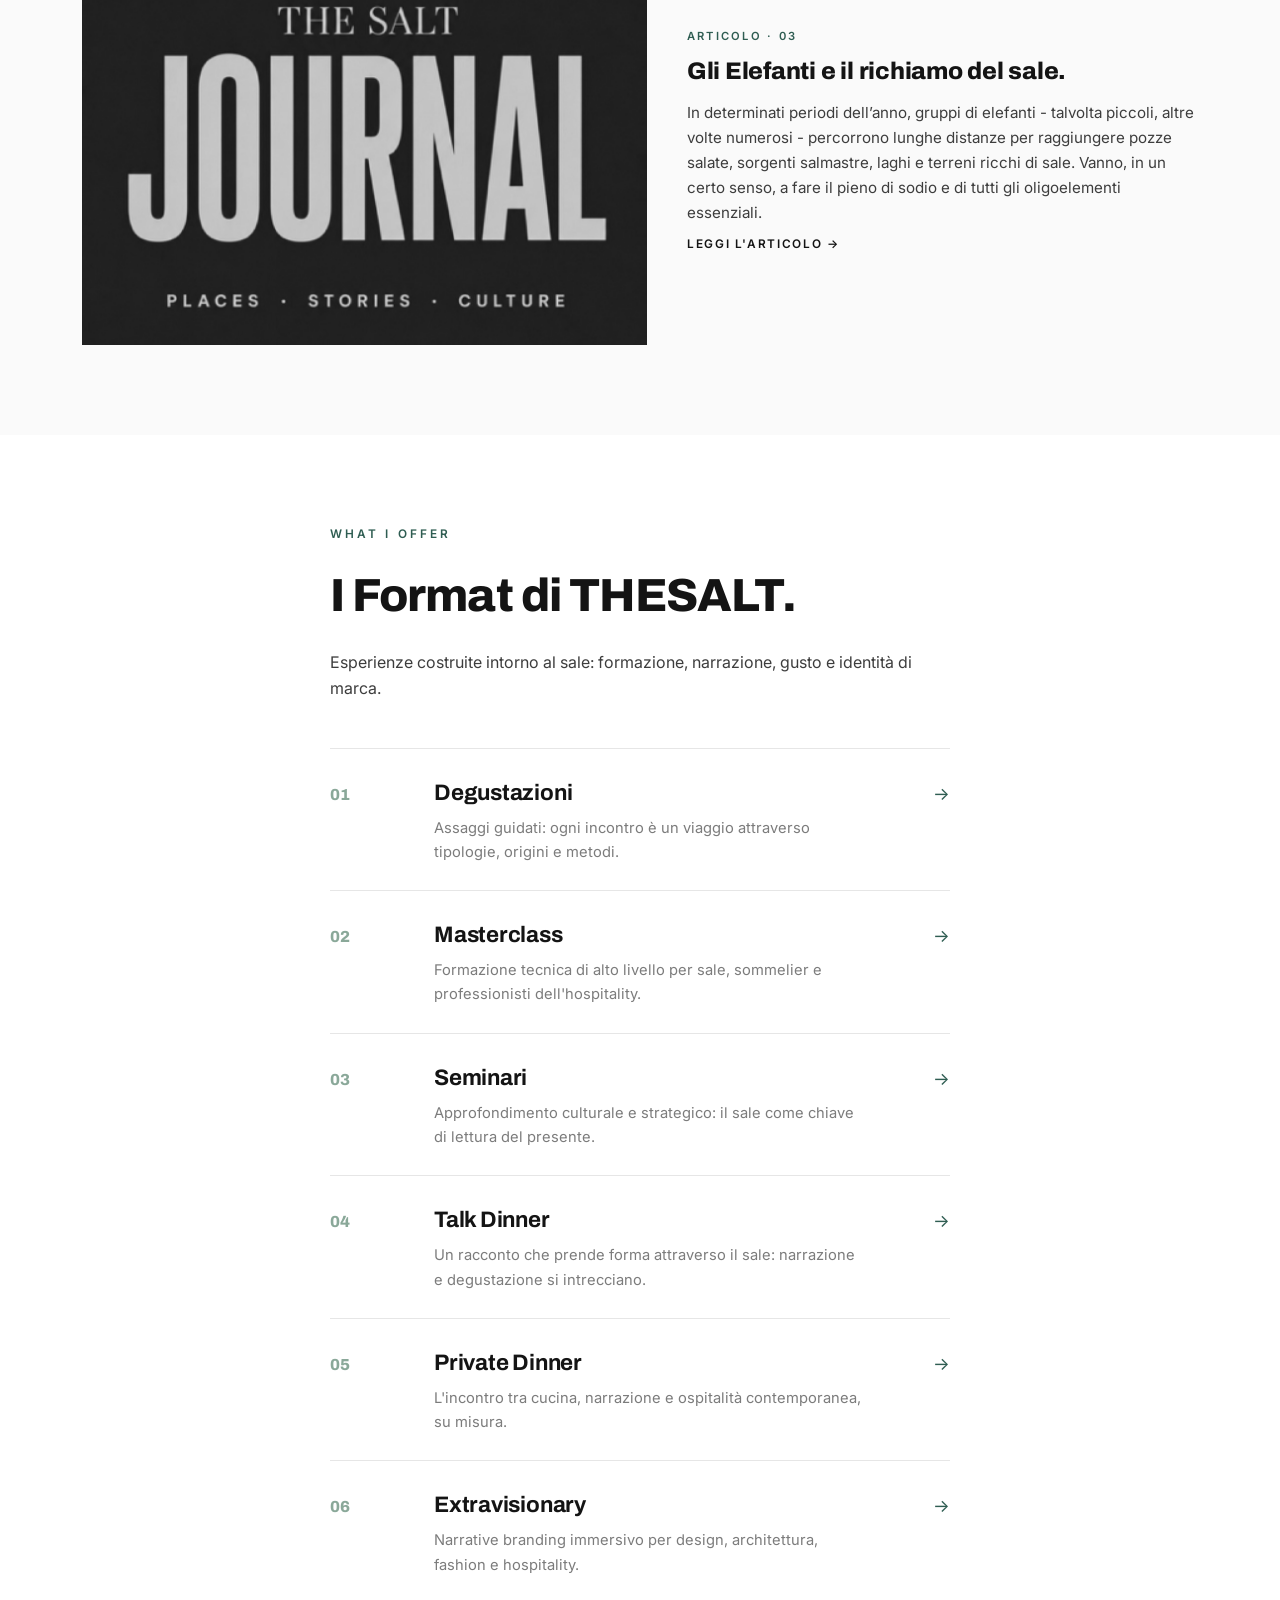
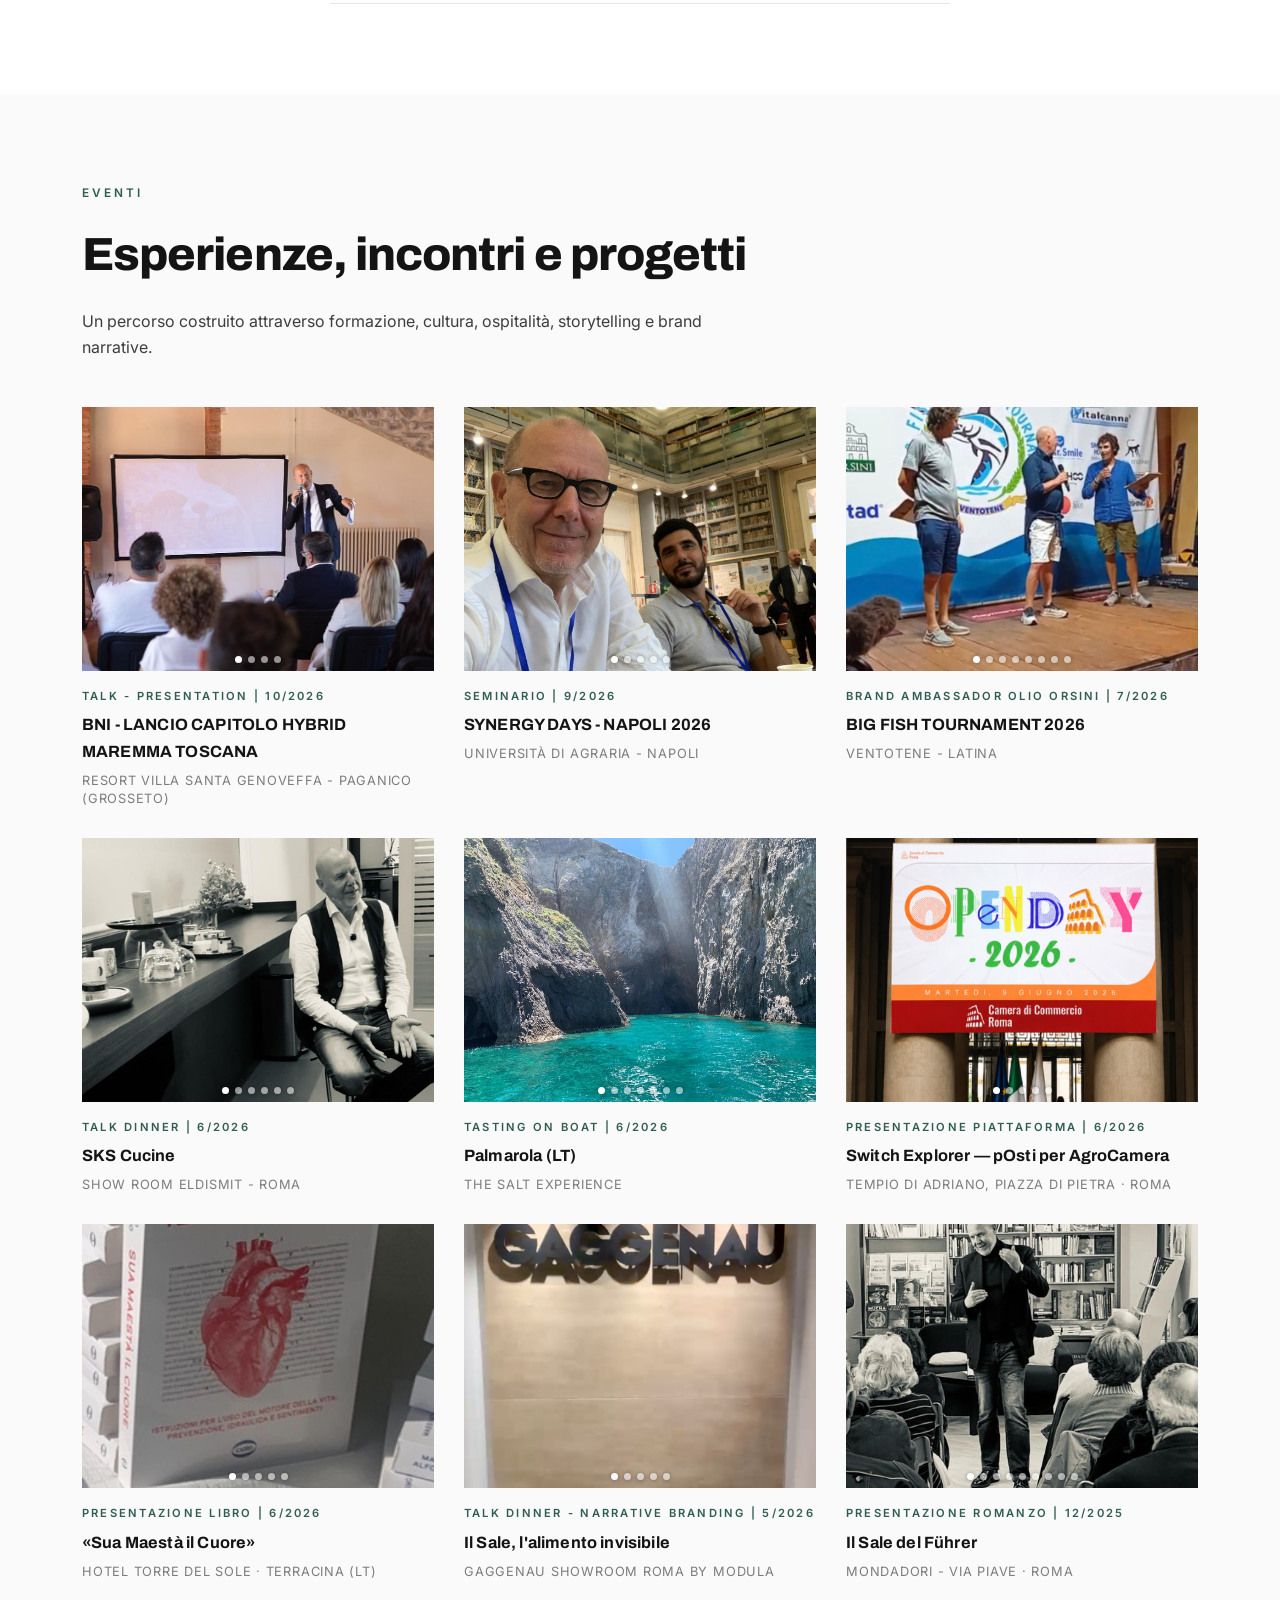
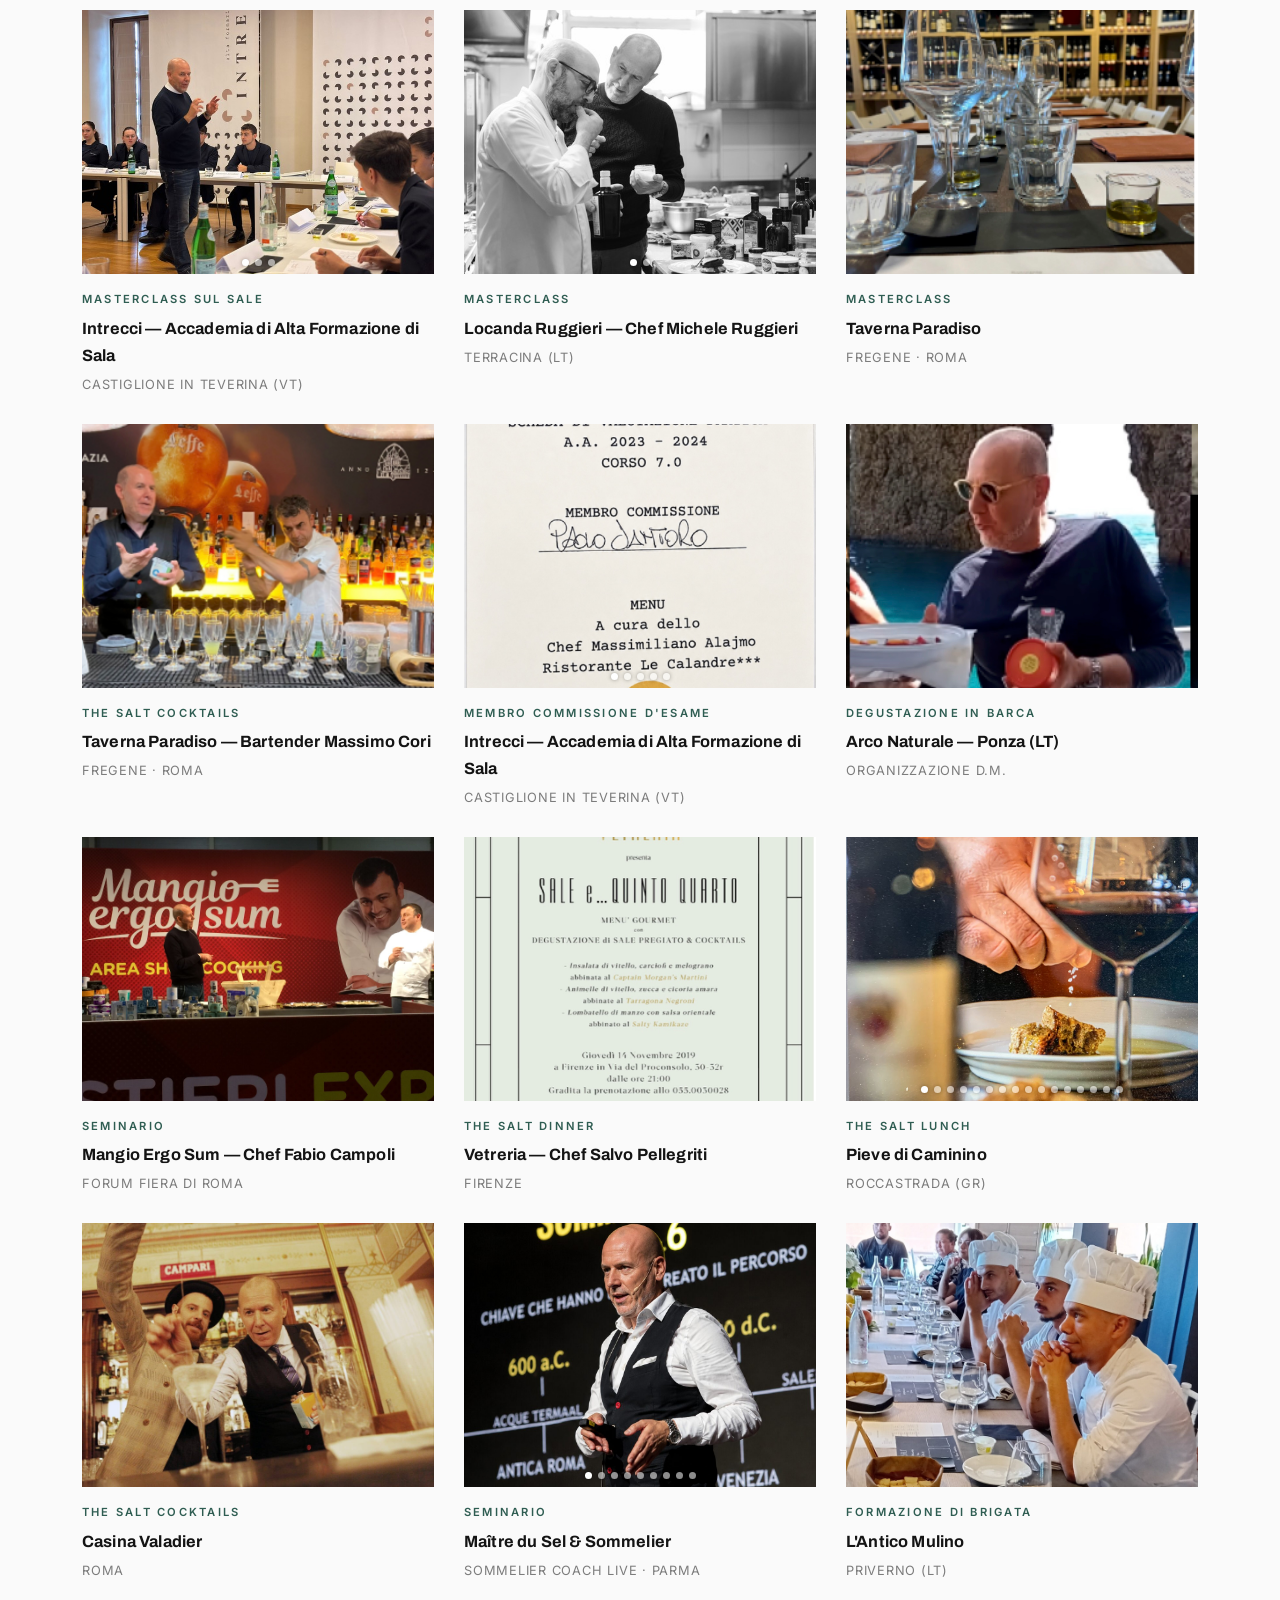
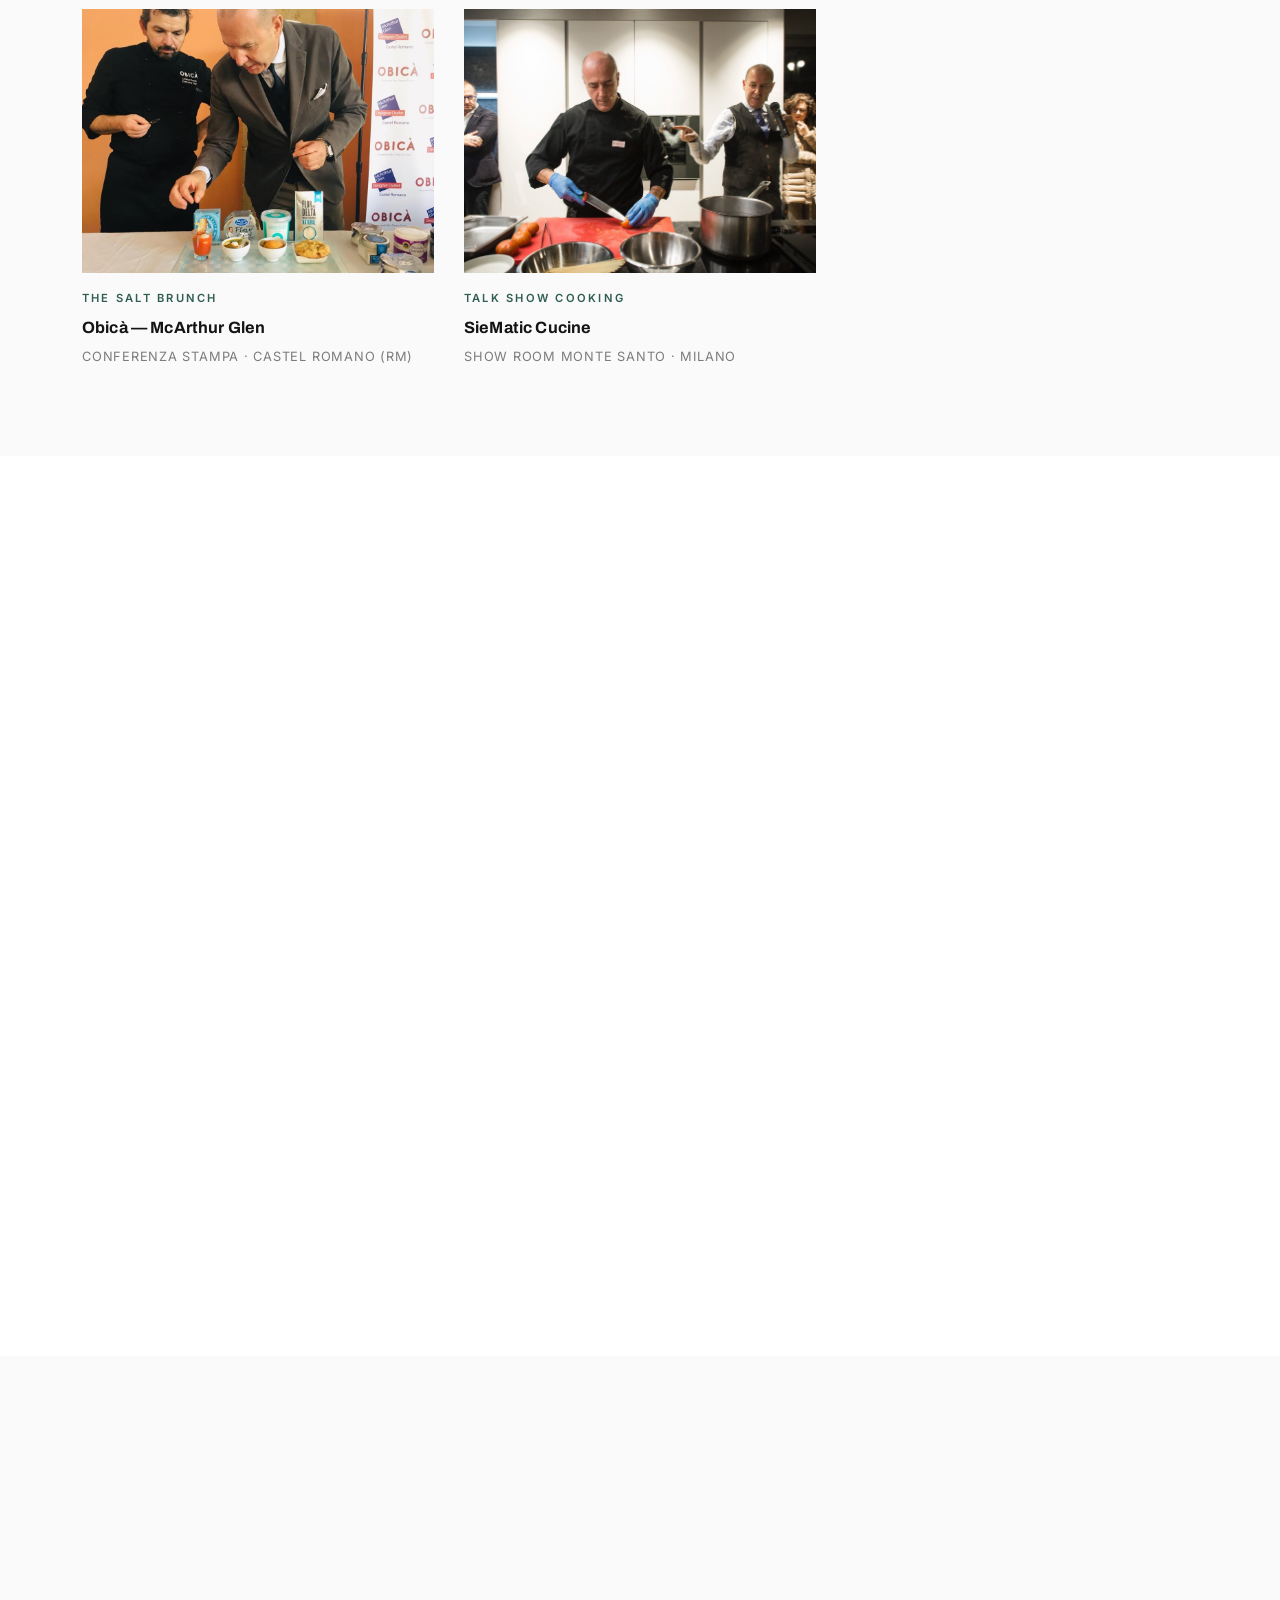
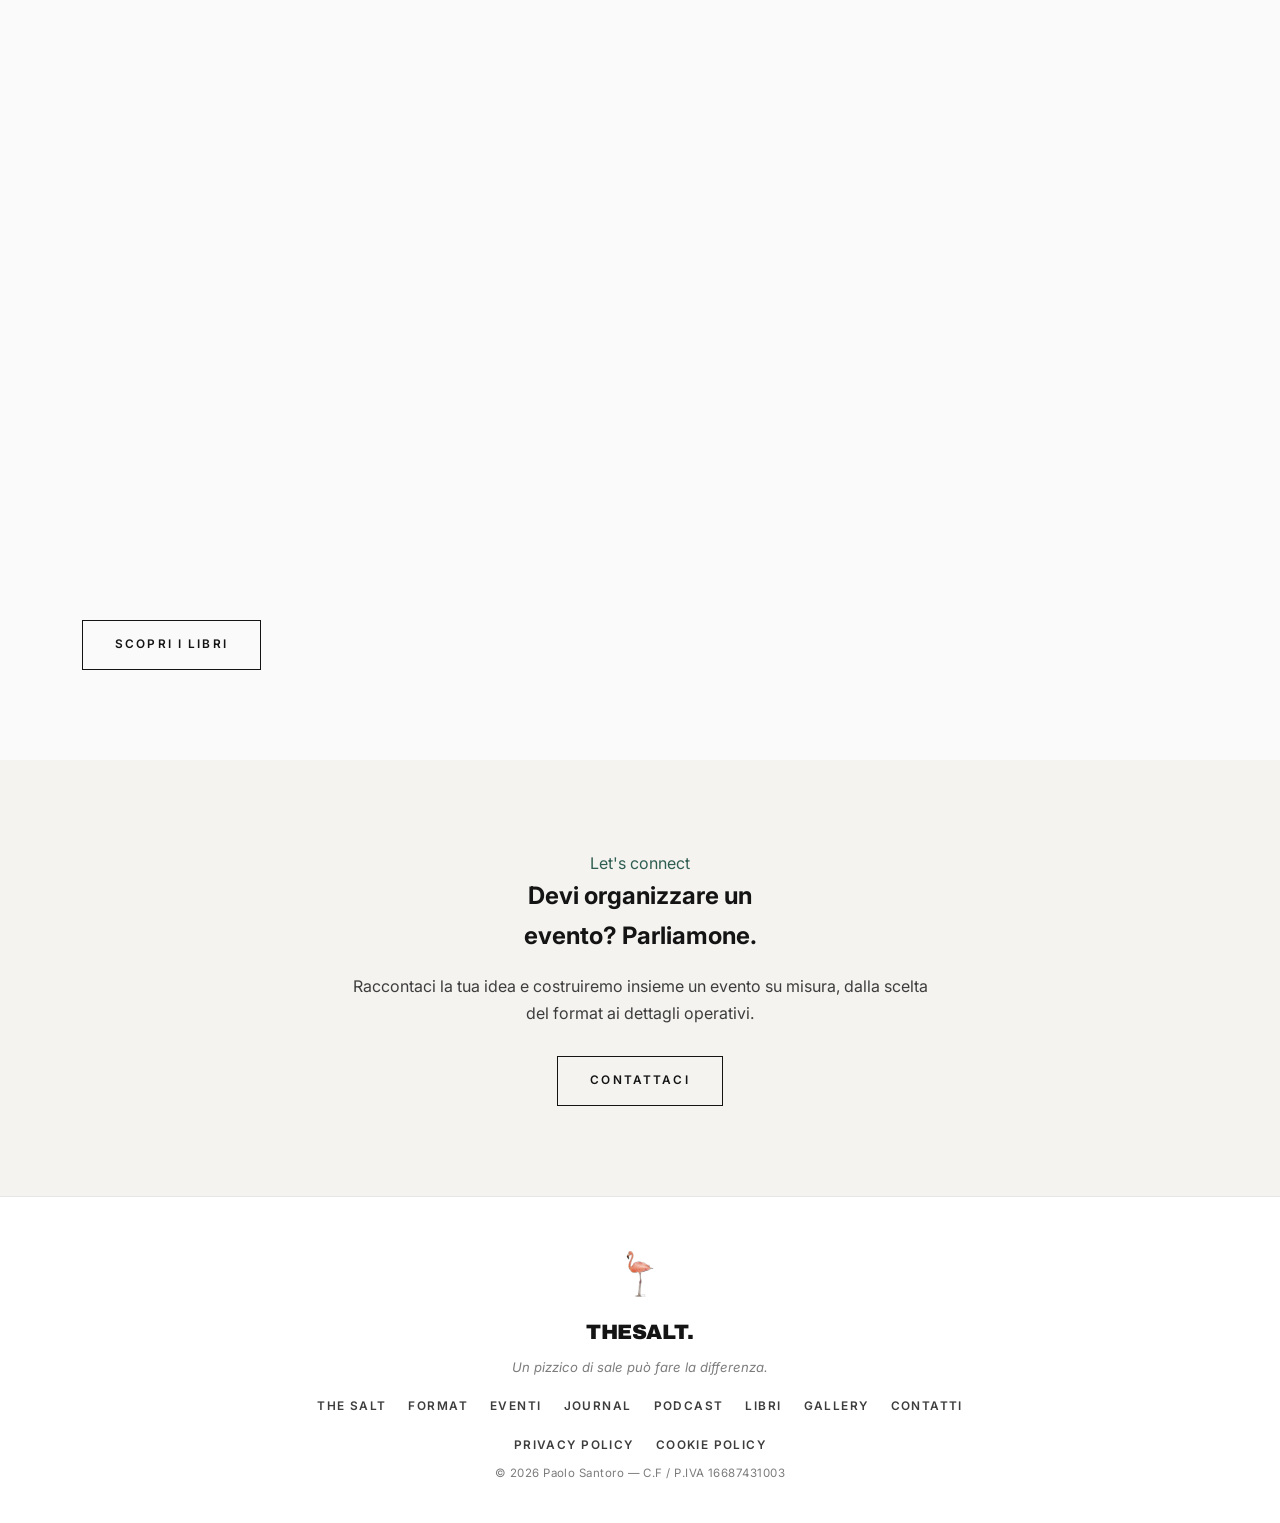
==== commit f341874a: "Aggiornamento contenuti dal pannello" ====
--- a/index.html
+++ b/index.html
@@ -266,21 +266,22 @@
       <div class="card"><img class="ph" src="assets/img/ev-vetreria-01.jpg" alt="The Salt Dinner Vetreria — Chef Salvo Pellegriti — Firenze"><div class="tag">The Salt Dinner</div><h5>Vetreria — Chef Salvo Pellegriti</h5><div class="cap">Firenze</div></div>
       <div class="card">
         <div class="ph slides">
-          <img class="on" src="assets/img/ev-exp-09.jpg" alt="The Salt Lunch Pieve di Caminino — Roccastrada (GR), foto 1">
+          <img class="on" src="assets/img/ev-exp-15.jpg" alt="The Salt Lunch Pieve di Caminino — Roccastrada (GR), foto 1">
           <img src="assets/img/ev-exp-14.jpg" alt="The Salt Lunch Pieve di Caminino — Roccastrada (GR), foto 2">
           <img src="assets/img/ev-exp-04.jpg" alt="The Salt Lunch Pieve di Caminino — Roccastrada (GR), foto 3">
           <img src="assets/img/ev-exp1.jpg" alt="The Salt Lunch Pieve di Caminino — Roccastrada (GR), foto 4">
           <img src="assets/img/ev-exp-01.jpg" alt="The Salt Lunch Pieve di Caminino — Roccastrada (GR), foto 5">
-          <img src="assets/img/ev-exp-02.jpg" alt="The Salt Lunch Pieve di Caminino — Roccastrada (GR), foto 6">
-          <img src="assets/img/ev-exp-03.jpg" alt="The Salt Lunch Pieve di Caminino — Roccastrada (GR), foto 7">
-          <img src="assets/img/ev-exp-08.jpg" alt="The Salt Lunch Pieve di Caminino — Roccastrada (GR), foto 8">
-          <img src="assets/img/ev-exp-05.jpg" alt="The Salt Lunch Pieve di Caminino — Roccastrada (GR), foto 9">
-          <img src="assets/img/ev-exp-06.jpg" alt="The Salt Lunch Pieve di Caminino — Roccastrada (GR), foto 10">
-          <img src="assets/img/ev-exp-07.jpg" alt="The Salt Lunch Pieve di Caminino — Roccastrada (GR), foto 11">
-          <img src="assets/img/ev-exp-10.jpg" alt="The Salt Lunch Pieve di Caminino — Roccastrada (GR), foto 12">
-          <img src="assets/img/ev-exp-11.jpg" alt="The Salt Lunch Pieve di Caminino — Roccastrada (GR), foto 13">
-          <img src="assets/img/ev-exp-12.jpg" alt="The Salt Lunch Pieve di Caminino — Roccastrada (GR), foto 14">
-          <img src="assets/img/ev-exp-13.jpg" alt="The Salt Lunch Pieve di Caminino — Roccastrada (GR), foto 15">
+          <img src="assets/img/ev-exp-09.jpg" alt="The Salt Lunch Pieve di Caminino — Roccastrada (GR), foto 6">
+          <img src="assets/img/ev-exp-02.jpg" alt="The Salt Lunch Pieve di Caminino — Roccastrada (GR), foto 7">
+          <img src="assets/img/ev-exp-03.jpg" alt="The Salt Lunch Pieve di Caminino — Roccastrada (GR), foto 8">
+          <img src="assets/img/ev-exp-08.jpg" alt="The Salt Lunch Pieve di Caminino — Roccastrada (GR), foto 9">
+          <img src="assets/img/ev-exp-05.jpg" alt="The Salt Lunch Pieve di Caminino — Roccastrada (GR), foto 10">
+          <img src="assets/img/ev-exp-06.jpg" alt="The Salt Lunch Pieve di Caminino — Roccastrada (GR), foto 11">
+          <img src="assets/img/ev-exp-07.jpg" alt="The Salt Lunch Pieve di Caminino — Roccastrada (GR), foto 12">
+          <img src="assets/img/ev-exp-10.jpg" alt="The Salt Lunch Pieve di Caminino — Roccastrada (GR), foto 13">
+          <img src="assets/img/ev-exp-11.jpg" alt="The Salt Lunch Pieve di Caminino — Roccastrada (GR), foto 14">
+          <img src="assets/img/ev-exp-12.jpg" alt="The Salt Lunch Pieve di Caminino — Roccastrada (GR), foto 15">
+          <img src="assets/img/ev-exp-13.jpg" alt="The Salt Lunch Pieve di Caminino — Roccastrada (GR), foto 16">
         </div>
         <div class="tag">The Salt Lunch</div><h5>Pieve di Caminino</h5><div class="cap">Roccastrada (GR)</div>
       </div>
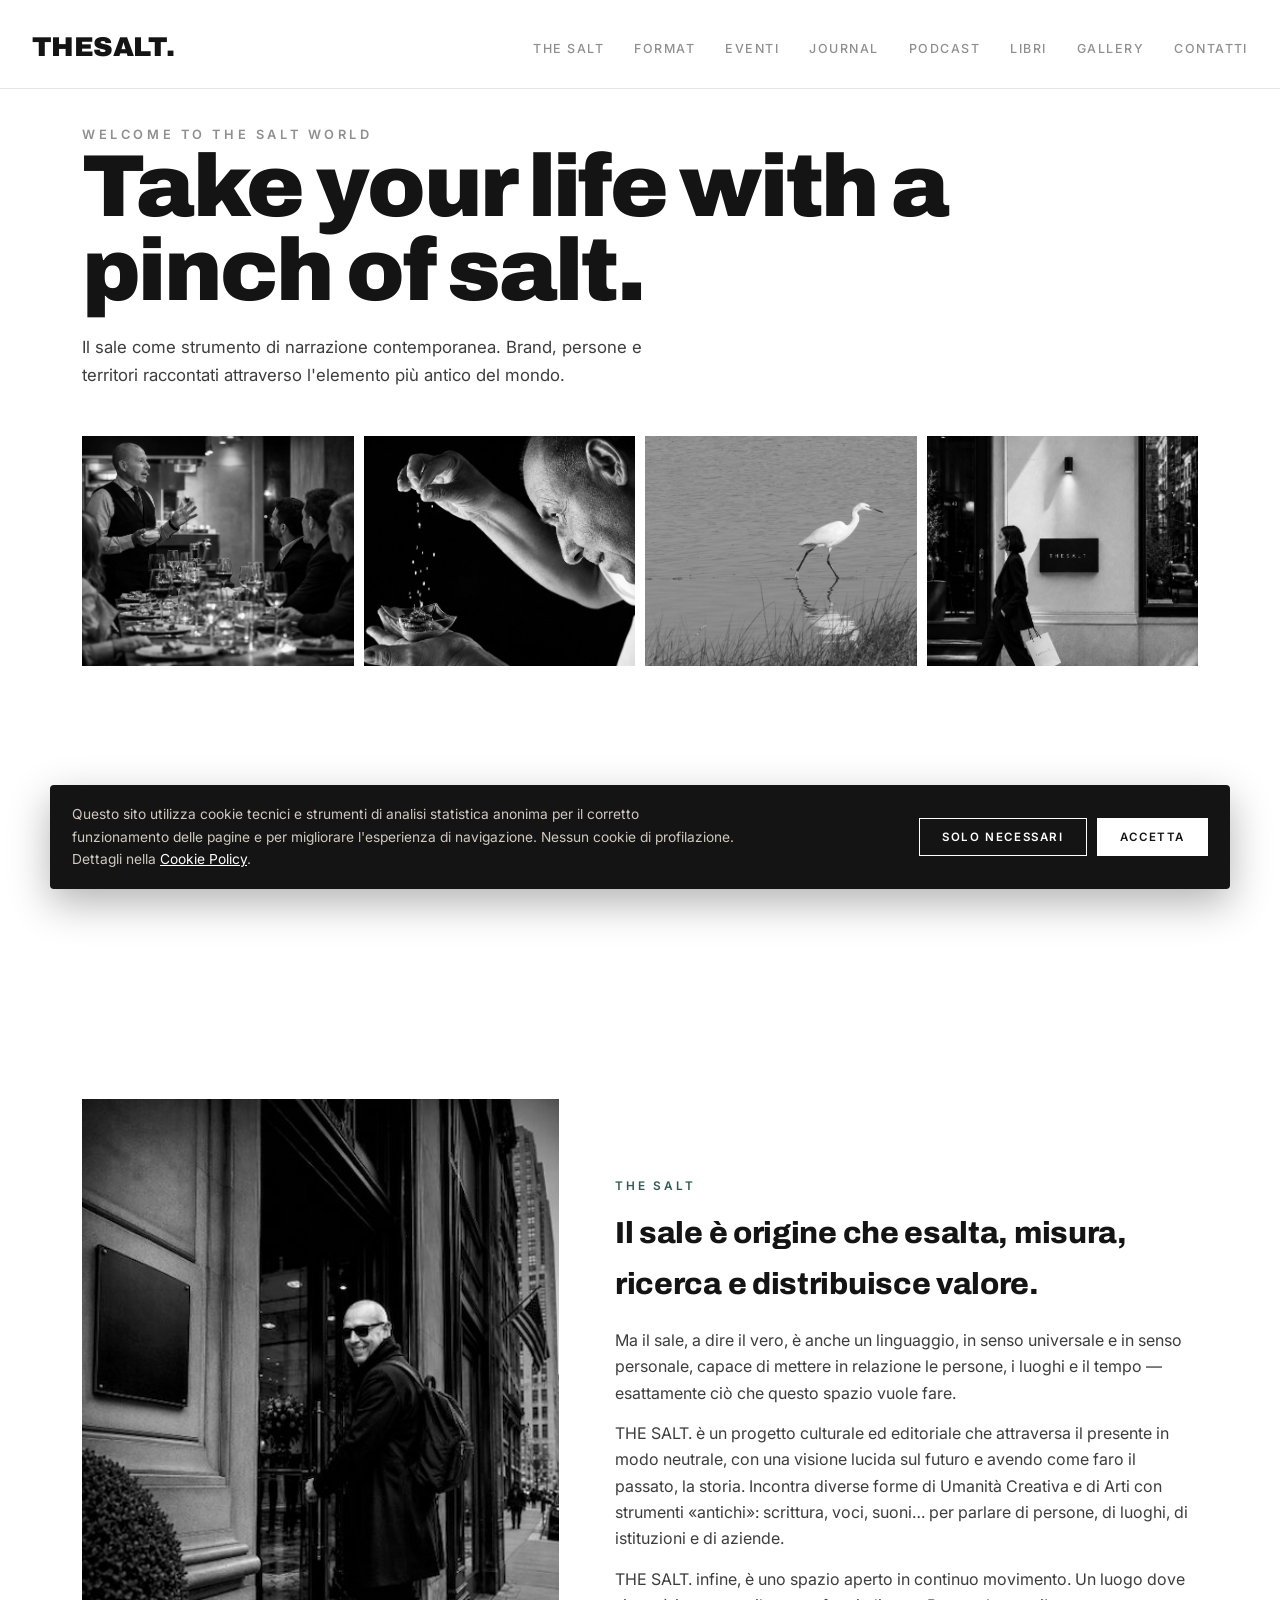
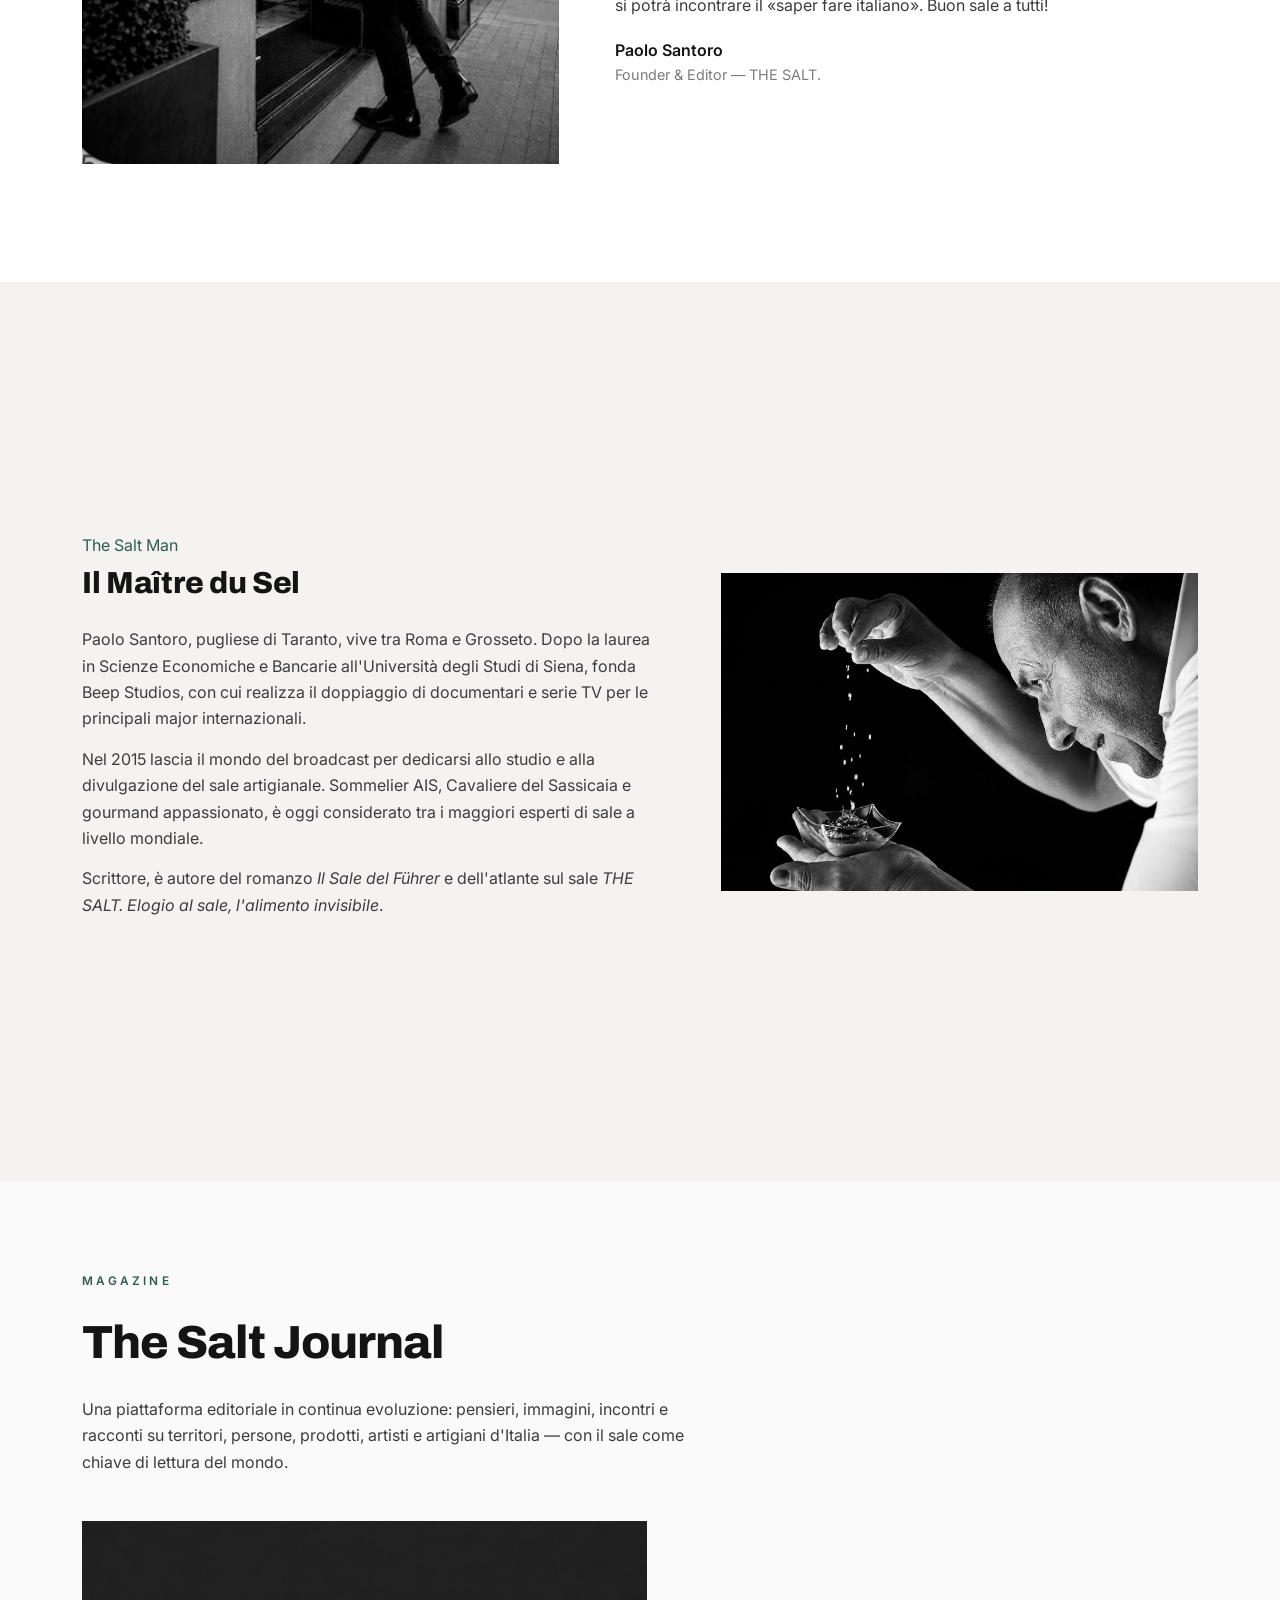
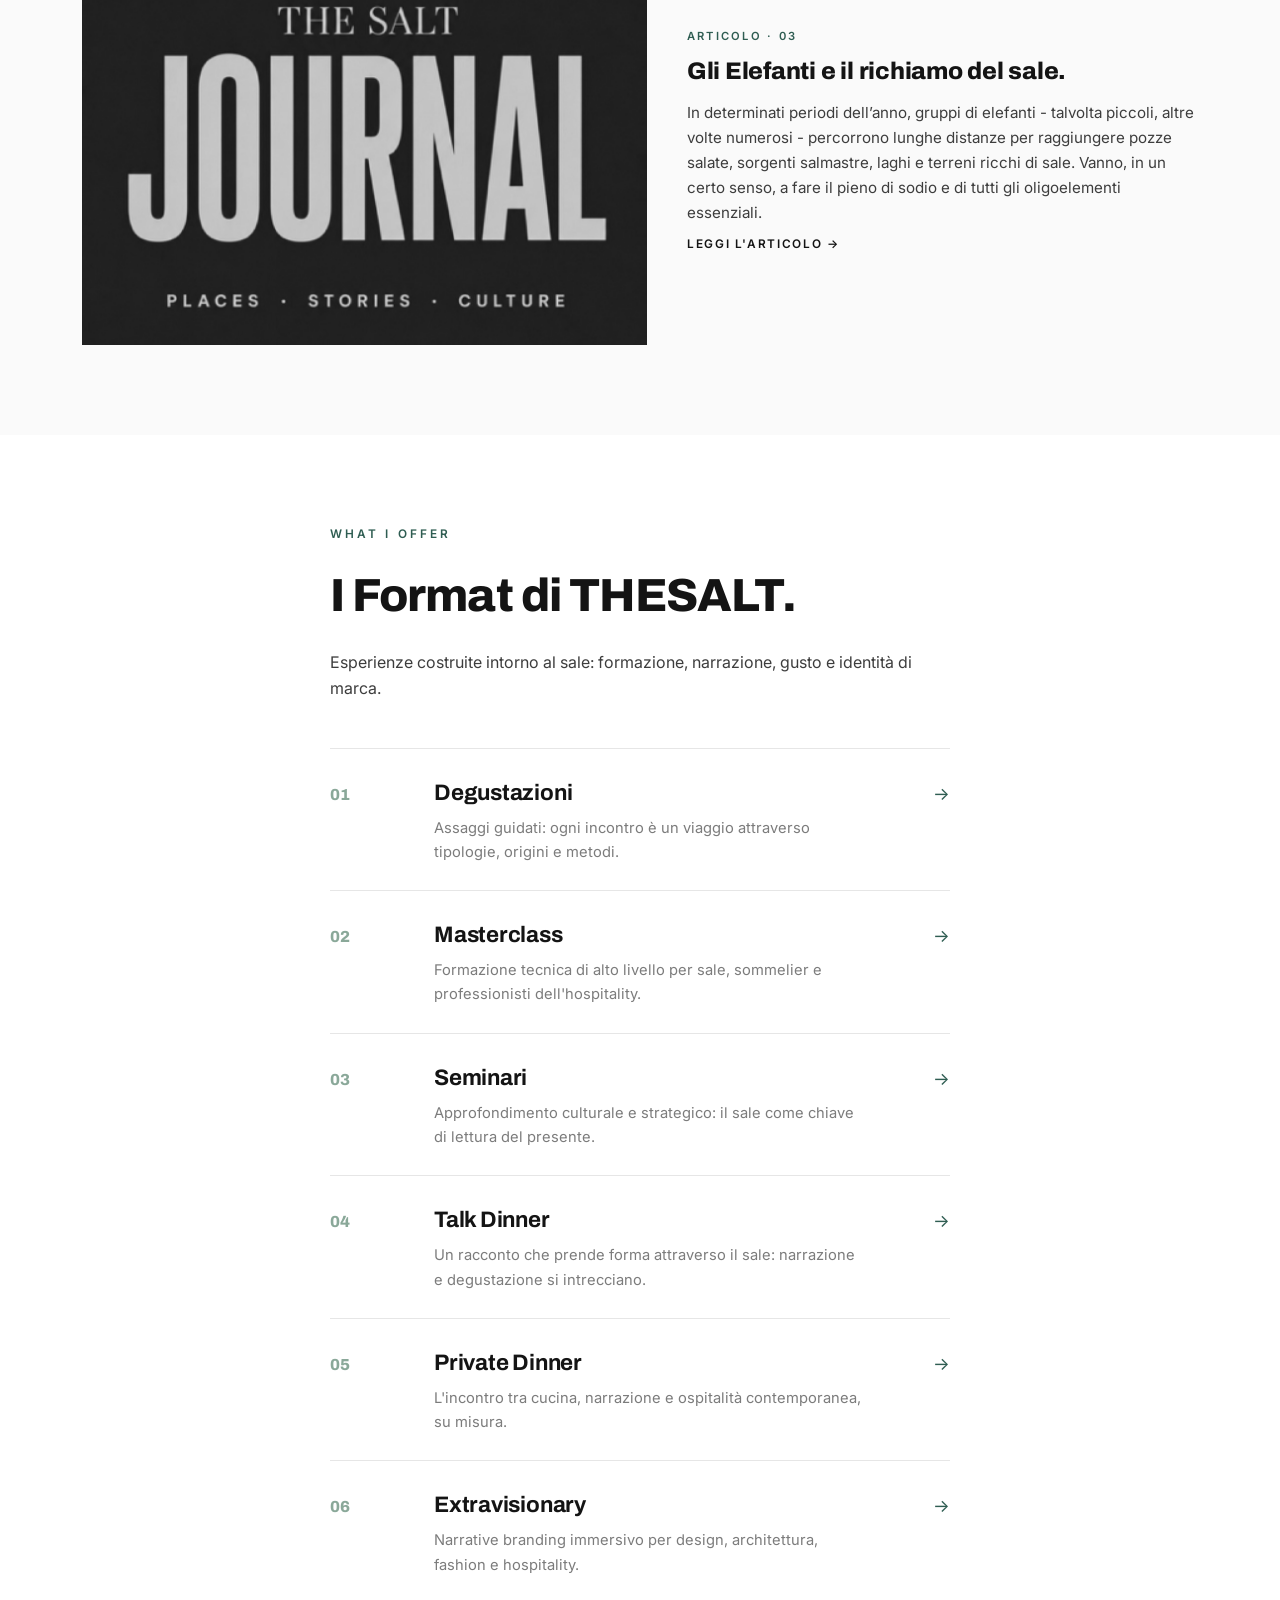
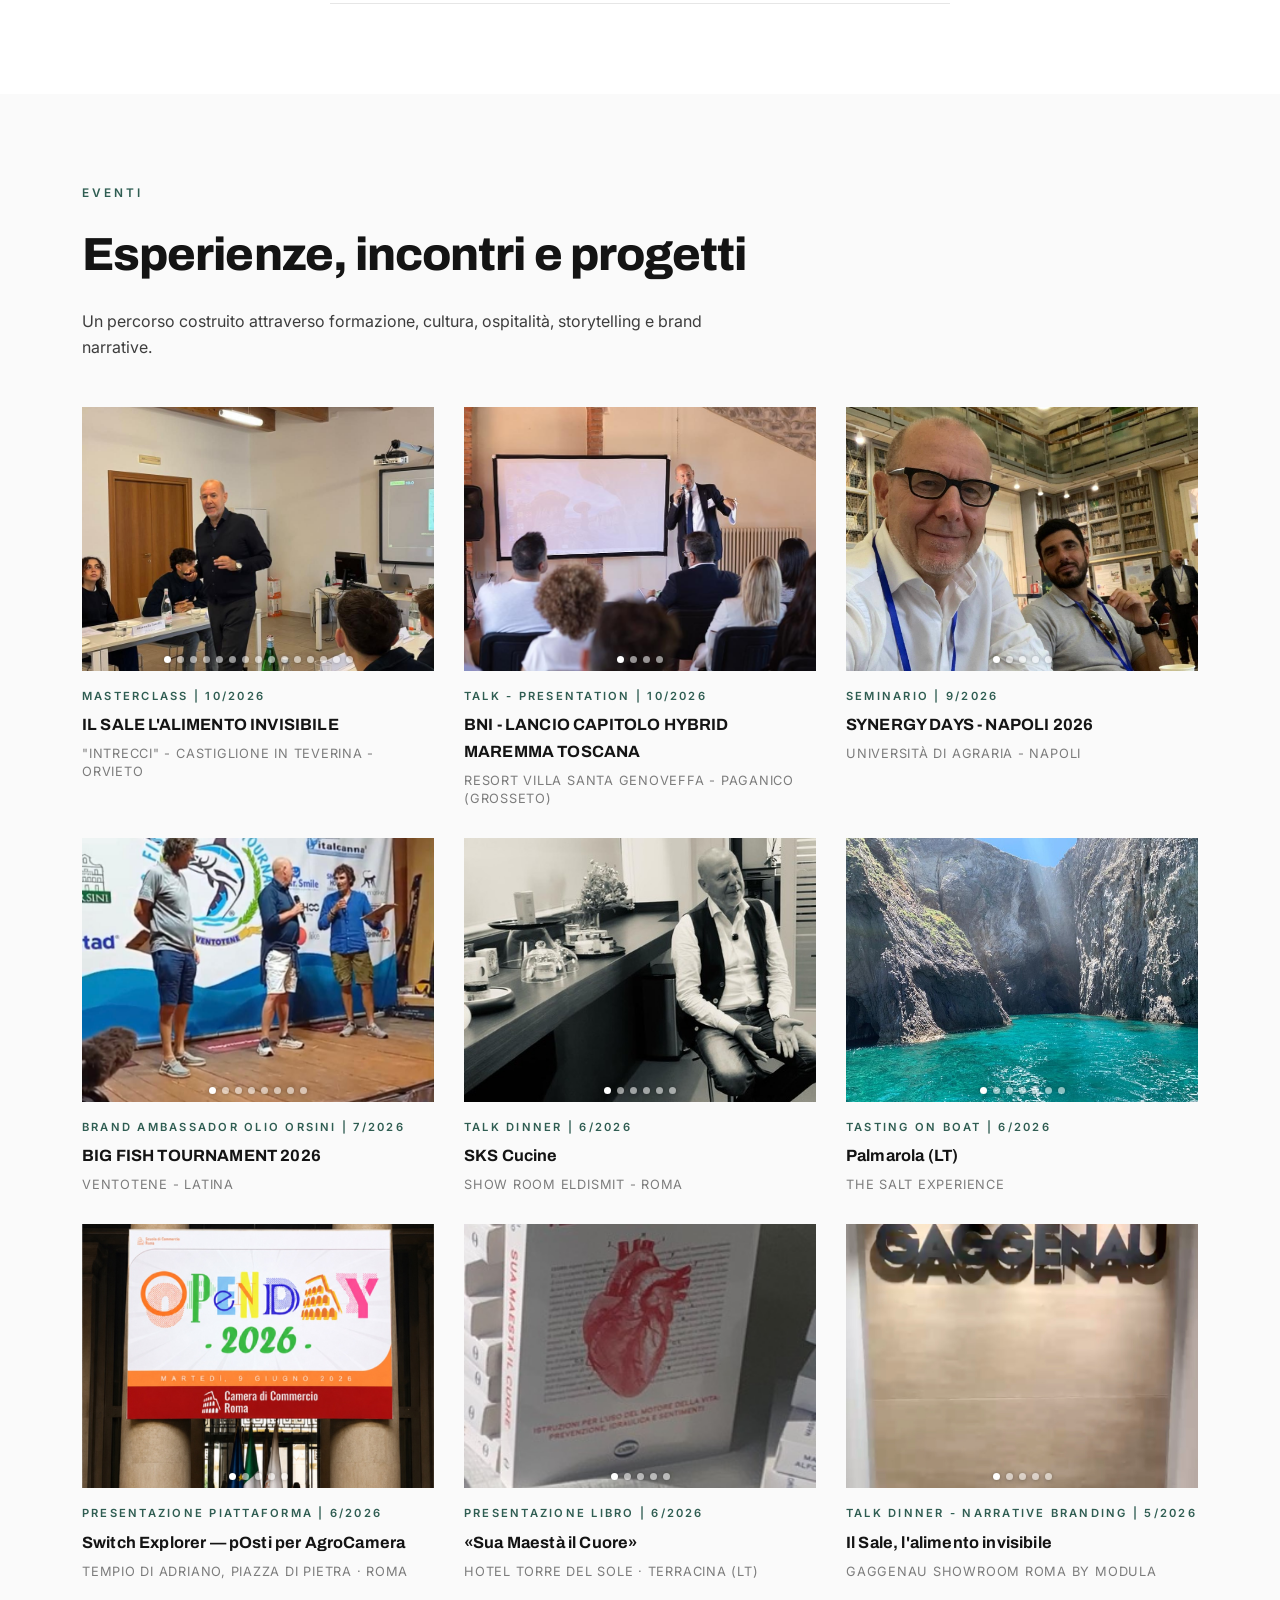
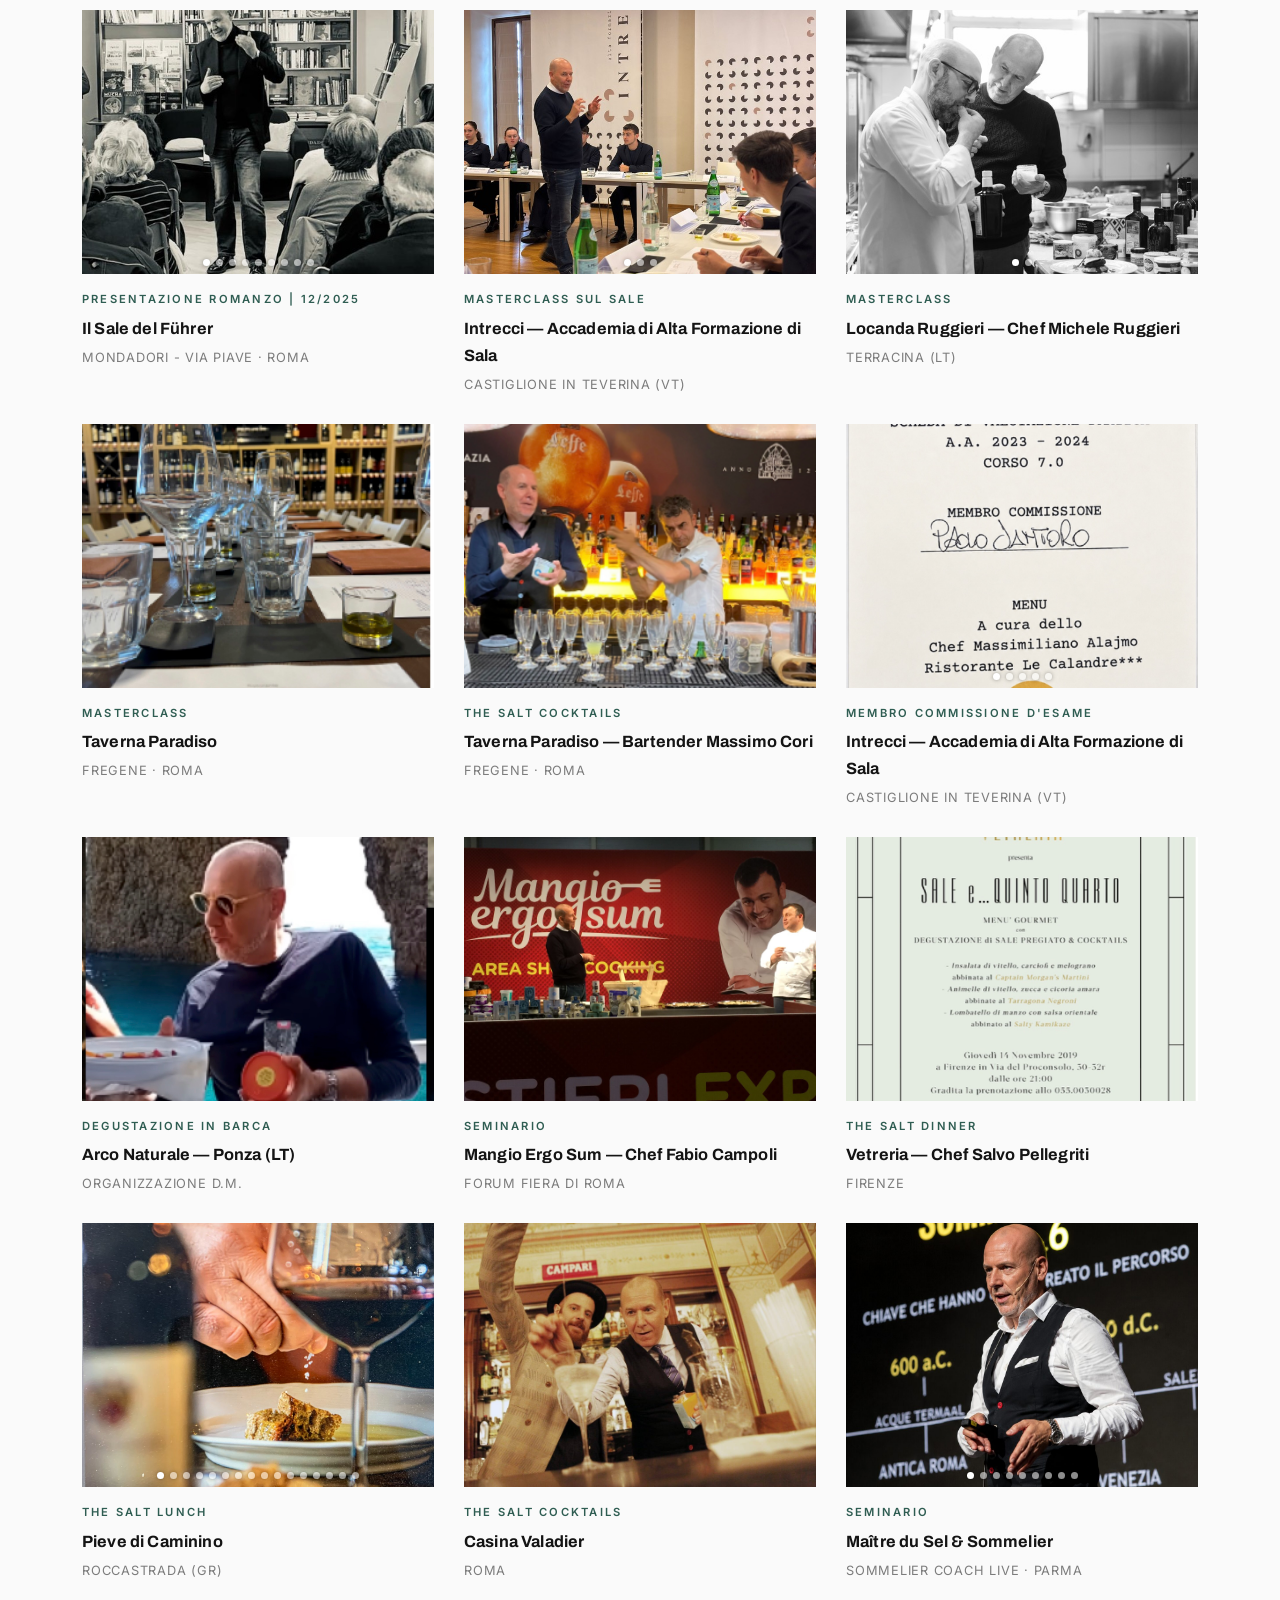
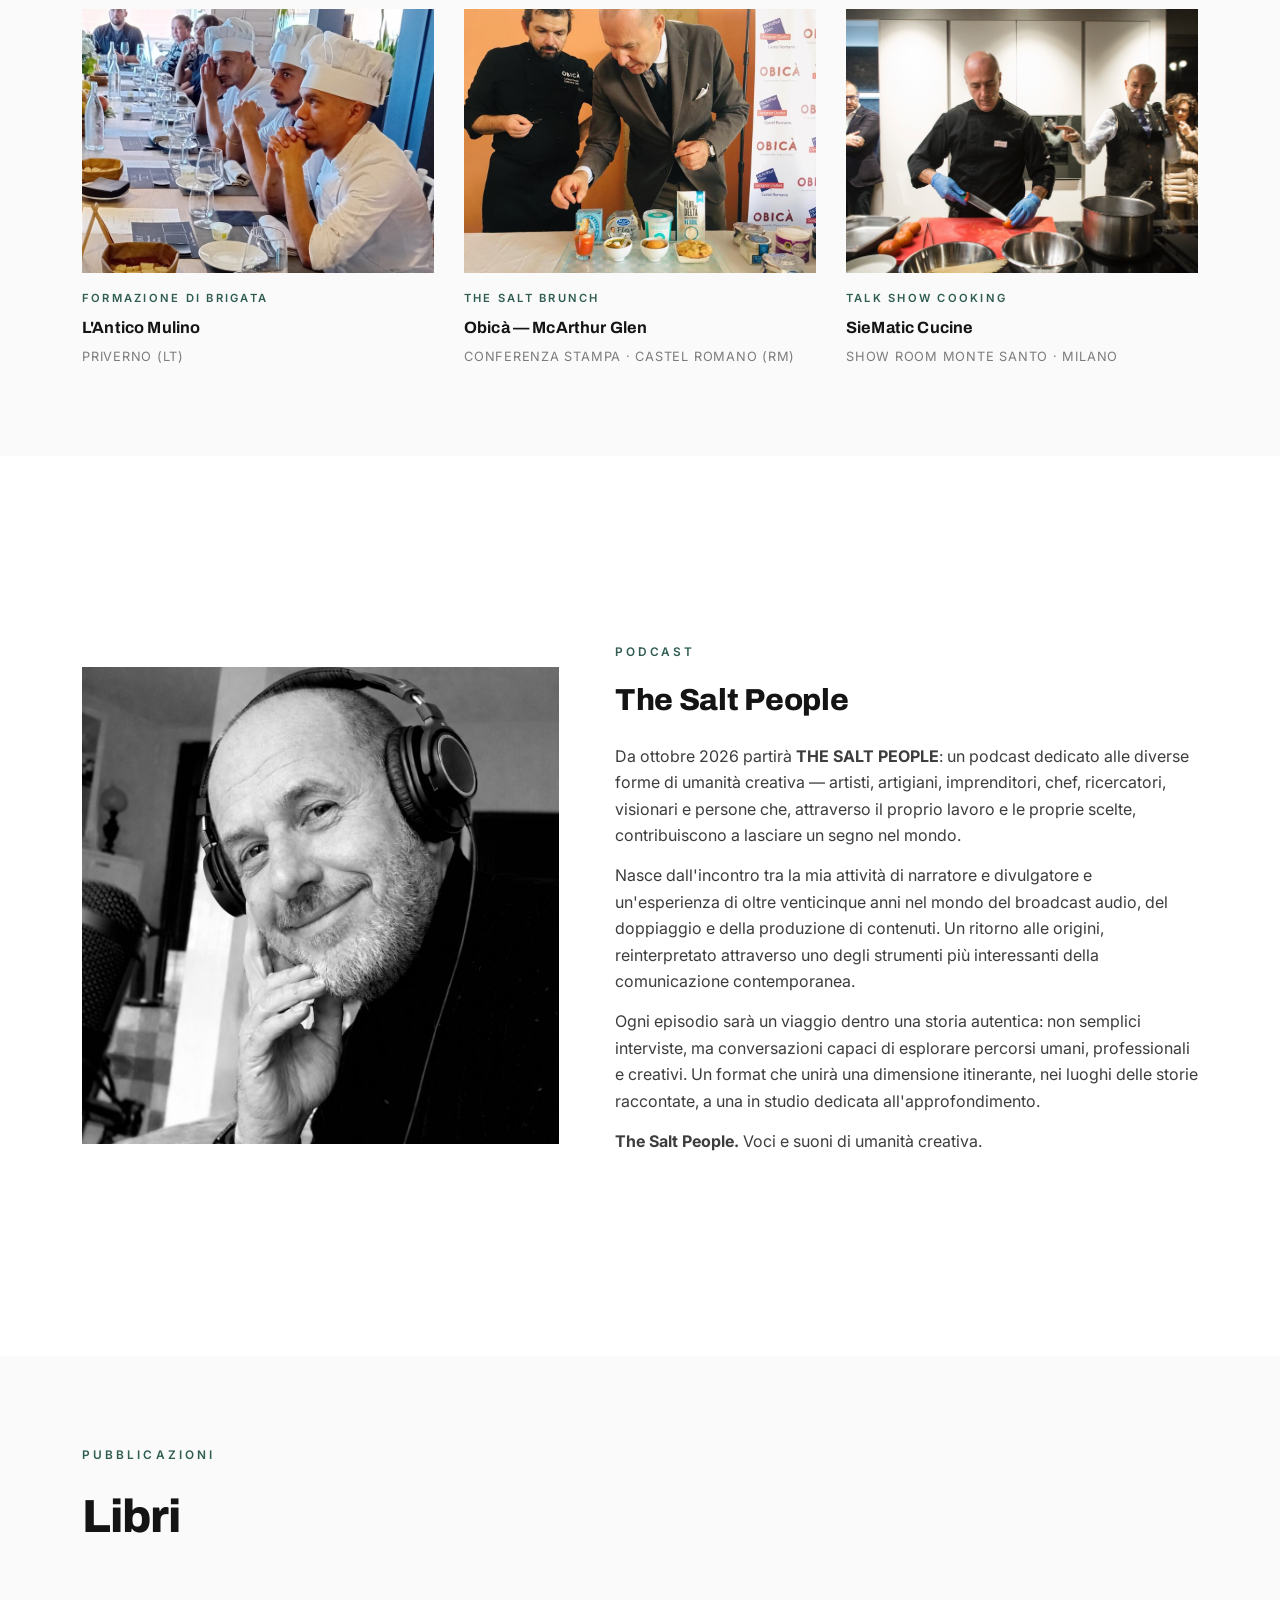
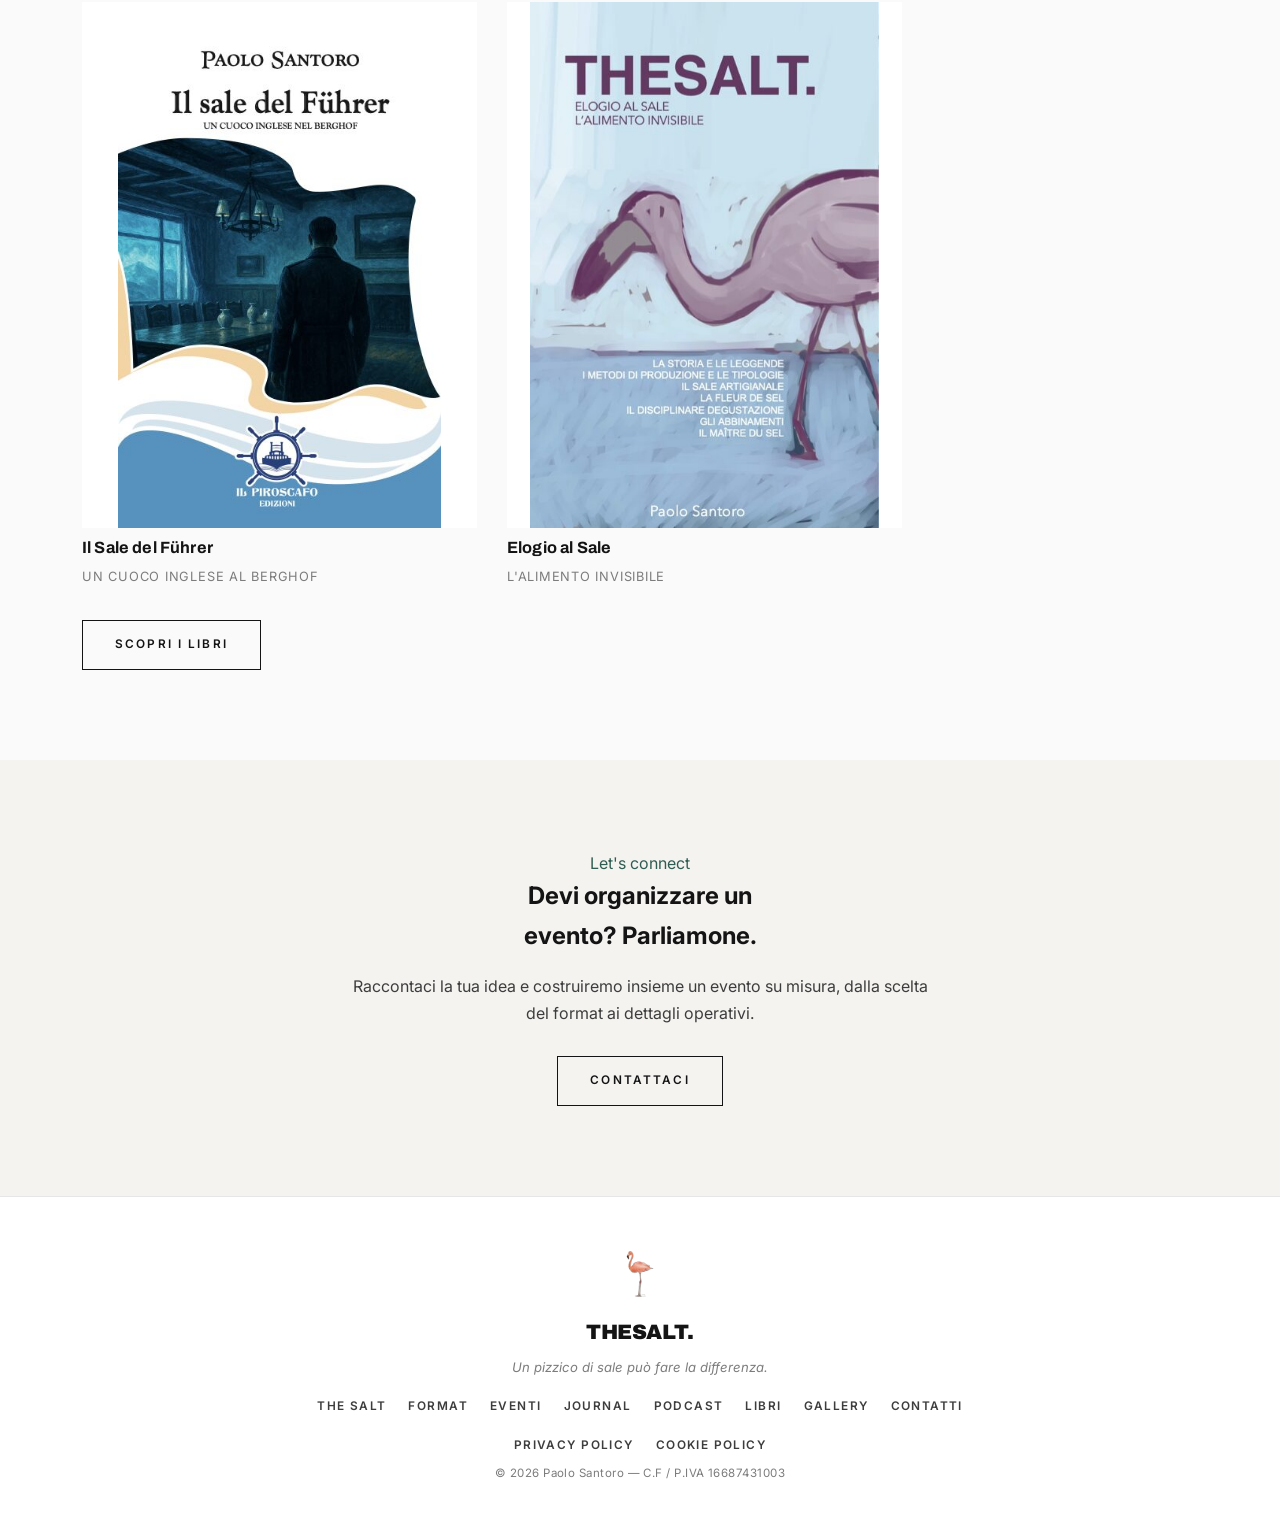
==== commit 812ee06b: "Aggiornamento contenuti dal pannello" ====
--- a/index.html
+++ b/index.html
@@ -135,6 +135,26 @@
     </div>
     <div class="grid reveal">
       <!-- EVENTI:START — sezione generata dal pannello (pannello.html): non modificare a mano -->
+      <div class="card">
+        <div class="ph slides">
+          <img class="on" src="assets/img/ev-il-sale-l-alimento-invisibile-01.jpg" alt="MASTERCLASS | 10/2026 IL SALE L'ALIMENTO INVISIBILE — &quot;INTRECCI&quot; - CASTIGLIONE IN TEVERINA  - ORVIETO, foto 1">
+          <img src="assets/img/ev-il-sale-l-alimento-invisibile-02.jpg" alt="MASTERCLASS | 10/2026 IL SALE L'ALIMENTO INVISIBILE — &quot;INTRECCI&quot; - CASTIGLIONE IN TEVERINA  - ORVIETO, foto 2">
+          <img src="assets/img/ev-il-sale-l-alimento-invisibile-03.jpg" alt="MASTERCLASS | 10/2026 IL SALE L'ALIMENTO INVISIBILE — &quot;INTRECCI&quot; - CASTIGLIONE IN TEVERINA  - ORVIETO, foto 3">
+          <img src="assets/img/ev-il-sale-l-alimento-invisibile-04.jpg" alt="MASTERCLASS | 10/2026 IL SALE L'ALIMENTO INVISIBILE — &quot;INTRECCI&quot; - CASTIGLIONE IN TEVERINA  - ORVIETO, foto 4">
+          <img src="assets/img/ev-il-sale-l-alimento-invisibile-05.jpg" alt="MASTERCLASS | 10/2026 IL SALE L'ALIMENTO INVISIBILE — &quot;INTRECCI&quot; - CASTIGLIONE IN TEVERINA  - ORVIETO, foto 5">
+          <img src="assets/img/ev-il-sale-l-alimento-invisibile-06.jpg" alt="MASTERCLASS | 10/2026 IL SALE L'ALIMENTO INVISIBILE — &quot;INTRECCI&quot; - CASTIGLIONE IN TEVERINA  - ORVIETO, foto 6">
+          <img src="assets/img/ev-il-sale-l-alimento-invisibile-07.jpg" alt="MASTERCLASS | 10/2026 IL SALE L'ALIMENTO INVISIBILE — &quot;INTRECCI&quot; - CASTIGLIONE IN TEVERINA  - ORVIETO, foto 7">
+          <img src="assets/img/ev-il-sale-l-alimento-invisibile-08.jpg" alt="MASTERCLASS | 10/2026 IL SALE L'ALIMENTO INVISIBILE — &quot;INTRECCI&quot; - CASTIGLIONE IN TEVERINA  - ORVIETO, foto 8">
+          <img src="assets/img/ev-il-sale-l-alimento-invisibile-09.jpg" alt="MASTERCLASS | 10/2026 IL SALE L'ALIMENTO INVISIBILE — &quot;INTRECCI&quot; - CASTIGLIONE IN TEVERINA  - ORVIETO, foto 9">
+          <img src="assets/img/ev-il-sale-l-alimento-invisibile-10.jpg" alt="MASTERCLASS | 10/2026 IL SALE L'ALIMENTO INVISIBILE — &quot;INTRECCI&quot; - CASTIGLIONE IN TEVERINA  - ORVIETO, foto 10">
+          <img src="assets/img/ev-il-sale-l-alimento-invisibile-11.jpg" alt="MASTERCLASS | 10/2026 IL SALE L'ALIMENTO INVISIBILE — &quot;INTRECCI&quot; - CASTIGLIONE IN TEVERINA  - ORVIETO, foto 11">
+          <img src="assets/img/ev-il-sale-l-alimento-invisibile-12.jpg" alt="MASTERCLASS | 10/2026 IL SALE L'ALIMENTO INVISIBILE — &quot;INTRECCI&quot; - CASTIGLIONE IN TEVERINA  - ORVIETO, foto 12">
+          <img src="assets/img/ev-il-sale-l-alimento-invisibile-13.jpg" alt="MASTERCLASS | 10/2026 IL SALE L'ALIMENTO INVISIBILE — &quot;INTRECCI&quot; - CASTIGLIONE IN TEVERINA  - ORVIETO, foto 13">
+          <img src="assets/img/ev-il-sale-l-alimento-invisibile-14.jpg" alt="MASTERCLASS | 10/2026 IL SALE L'ALIMENTO INVISIBILE — &quot;INTRECCI&quot; - CASTIGLIONE IN TEVERINA  - ORVIETO, foto 14">
+          <img src="assets/img/ev-il-sale-l-alimento-invisibile-15.jpg" alt="MASTERCLASS | 10/2026 IL SALE L'ALIMENTO INVISIBILE — &quot;INTRECCI&quot; - CASTIGLIONE IN TEVERINA  - ORVIETO, foto 15">
+        </div>
+        <div class="tag">MASTERCLASS | 10/2026</div><h5>IL SALE L'ALIMENTO INVISIBILE</h5><div class="cap">&quot;INTRECCI&quot; - CASTIGLIONE IN TEVERINA  - ORVIETO</div>
+      </div>
       <div class="card">
         <div class="ph slides">
           <img class="on" src="assets/img/ev-bni-lancio-capitolo-hybrid-maremma-toscana-01.jpg" alt="Talk - Presentation | 10/2026 BNI - LANCIO CAPITOLO HYBRID MAREMMA TOSCANA — Resort Villa Santa Genoveffa - Paganico (Grosseto), foto 1">
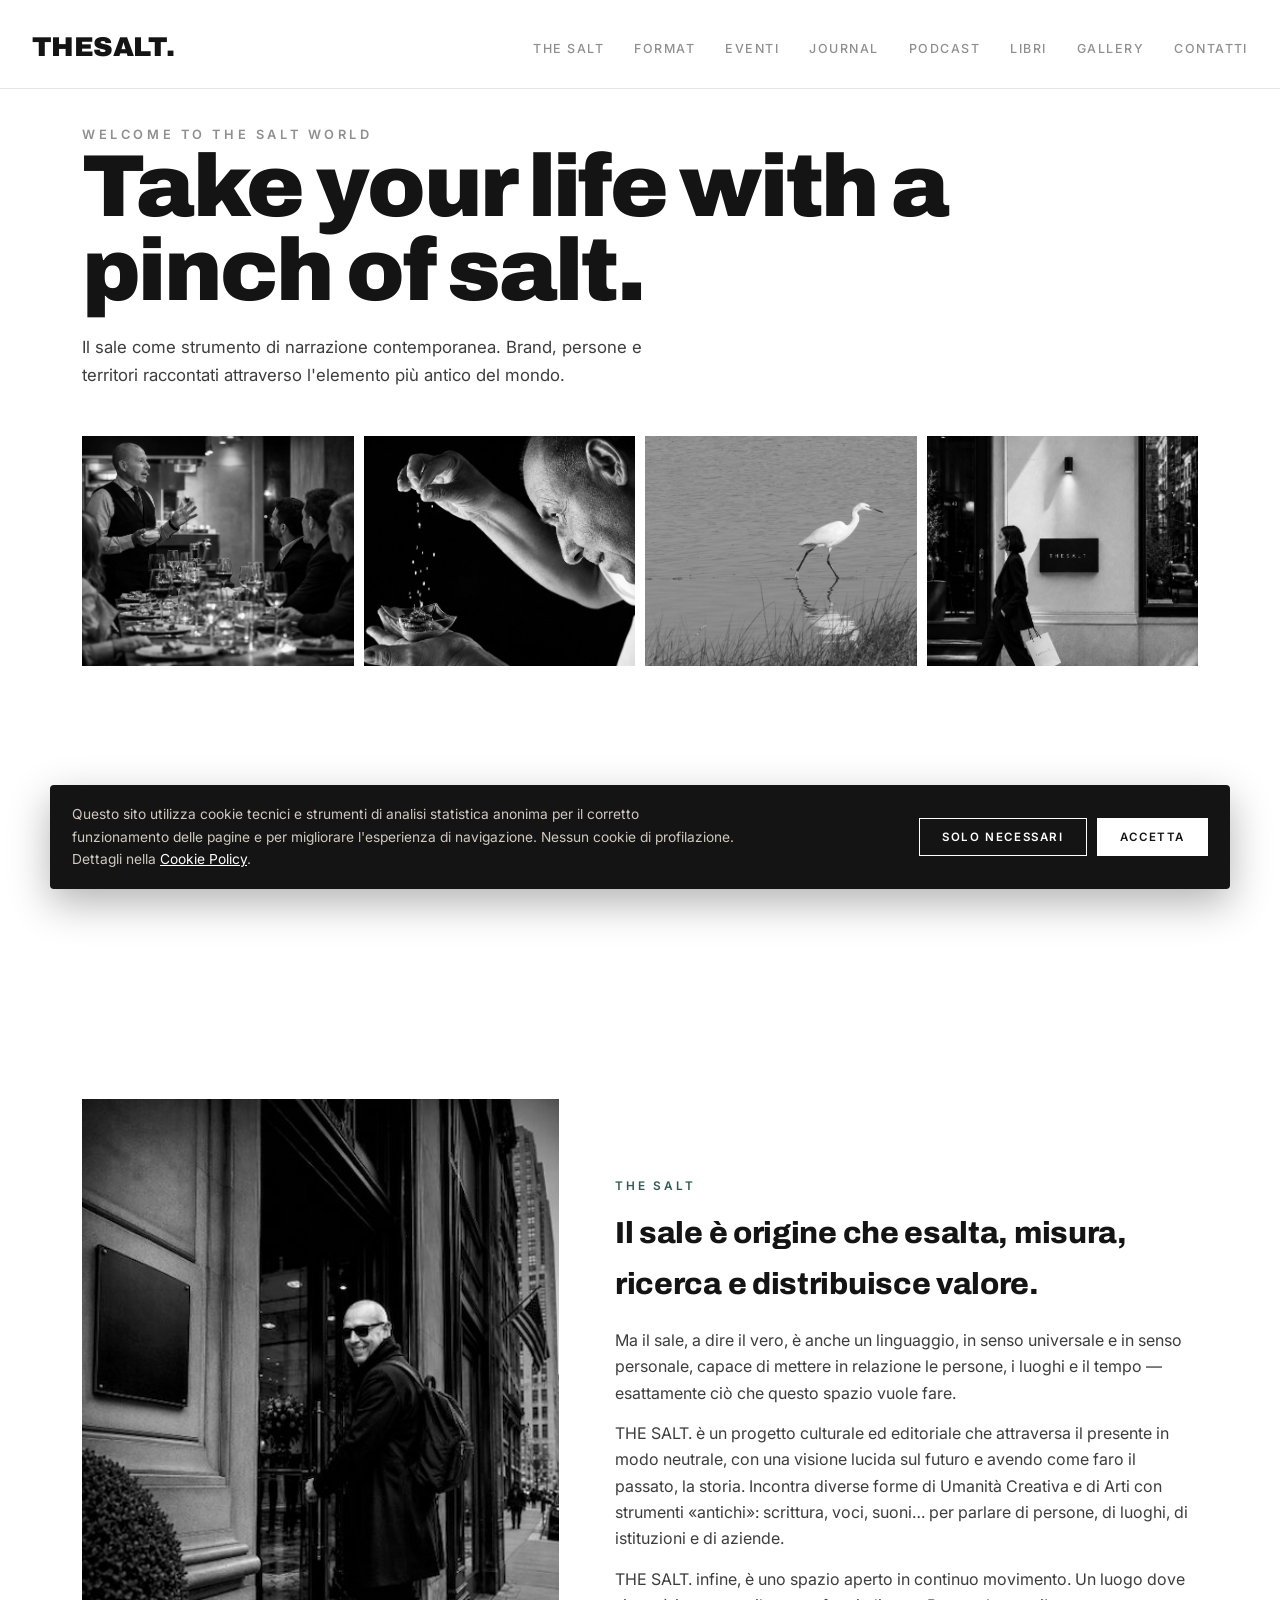
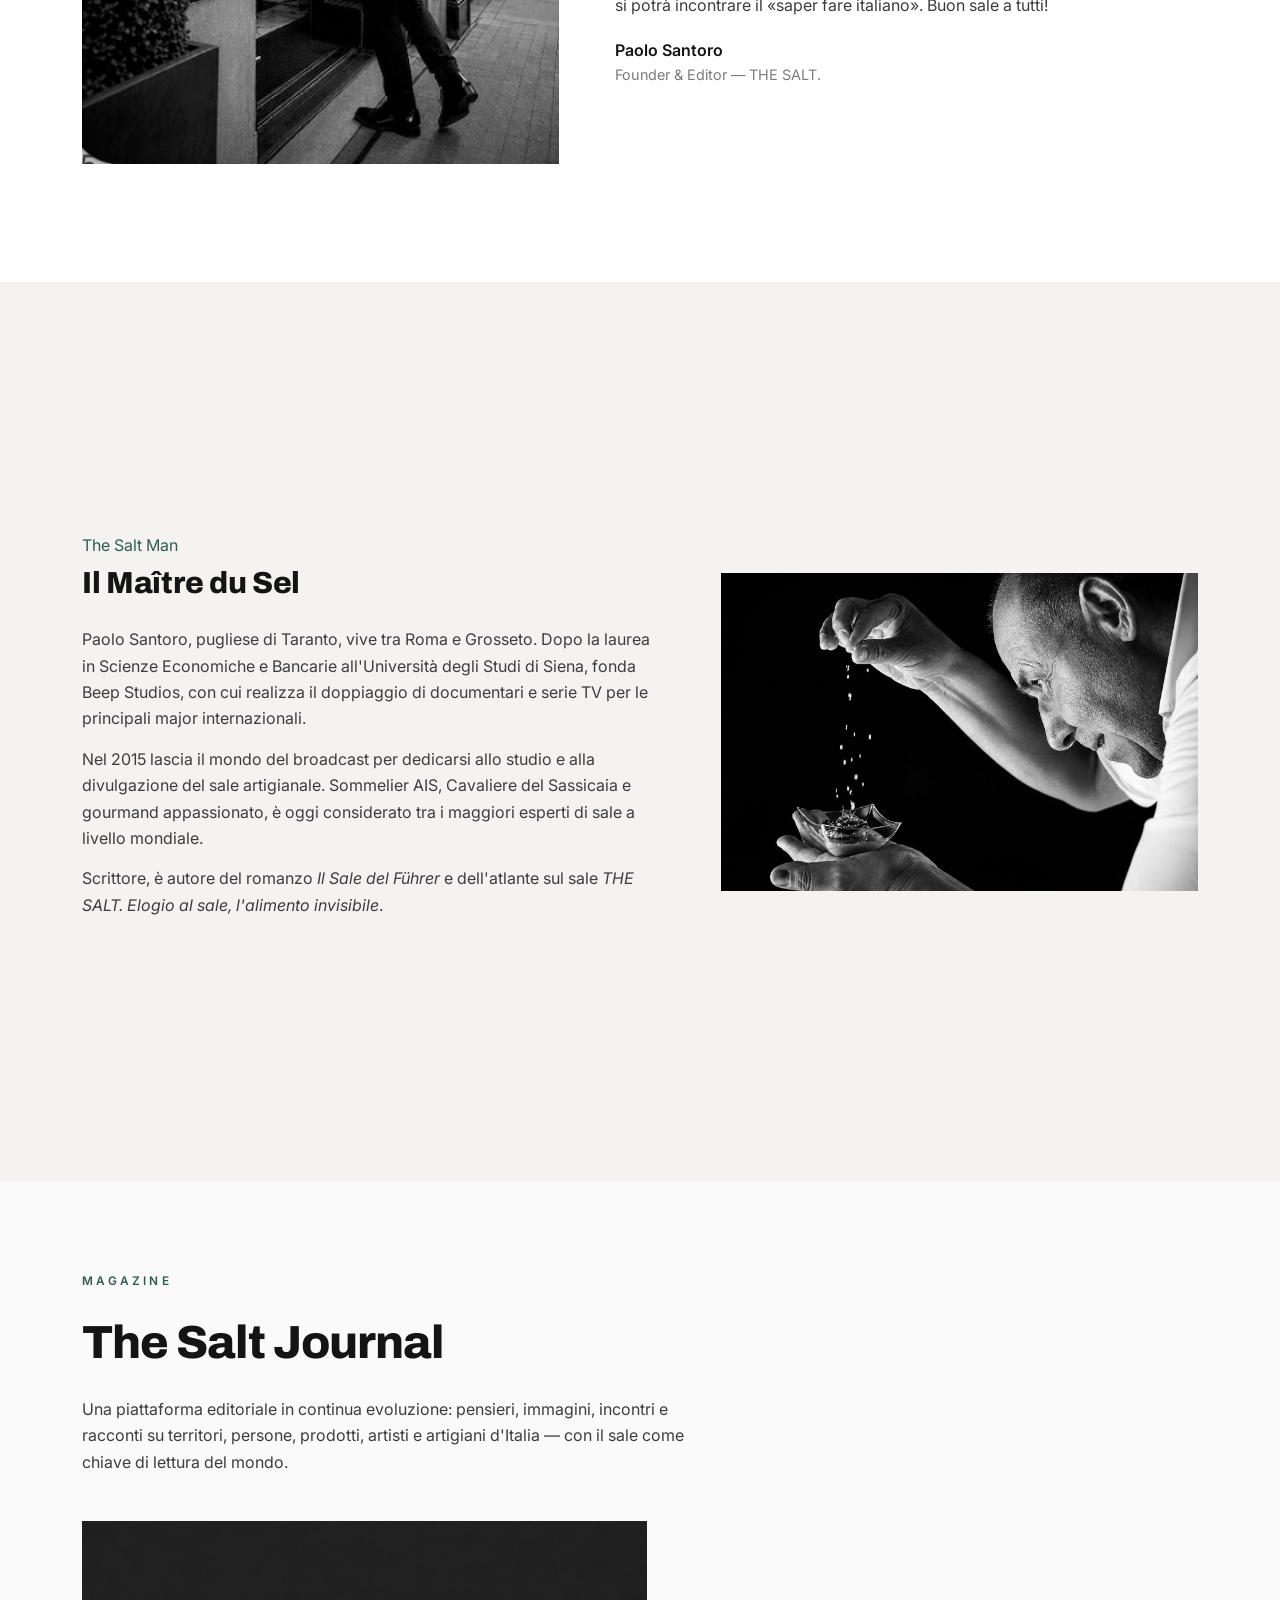
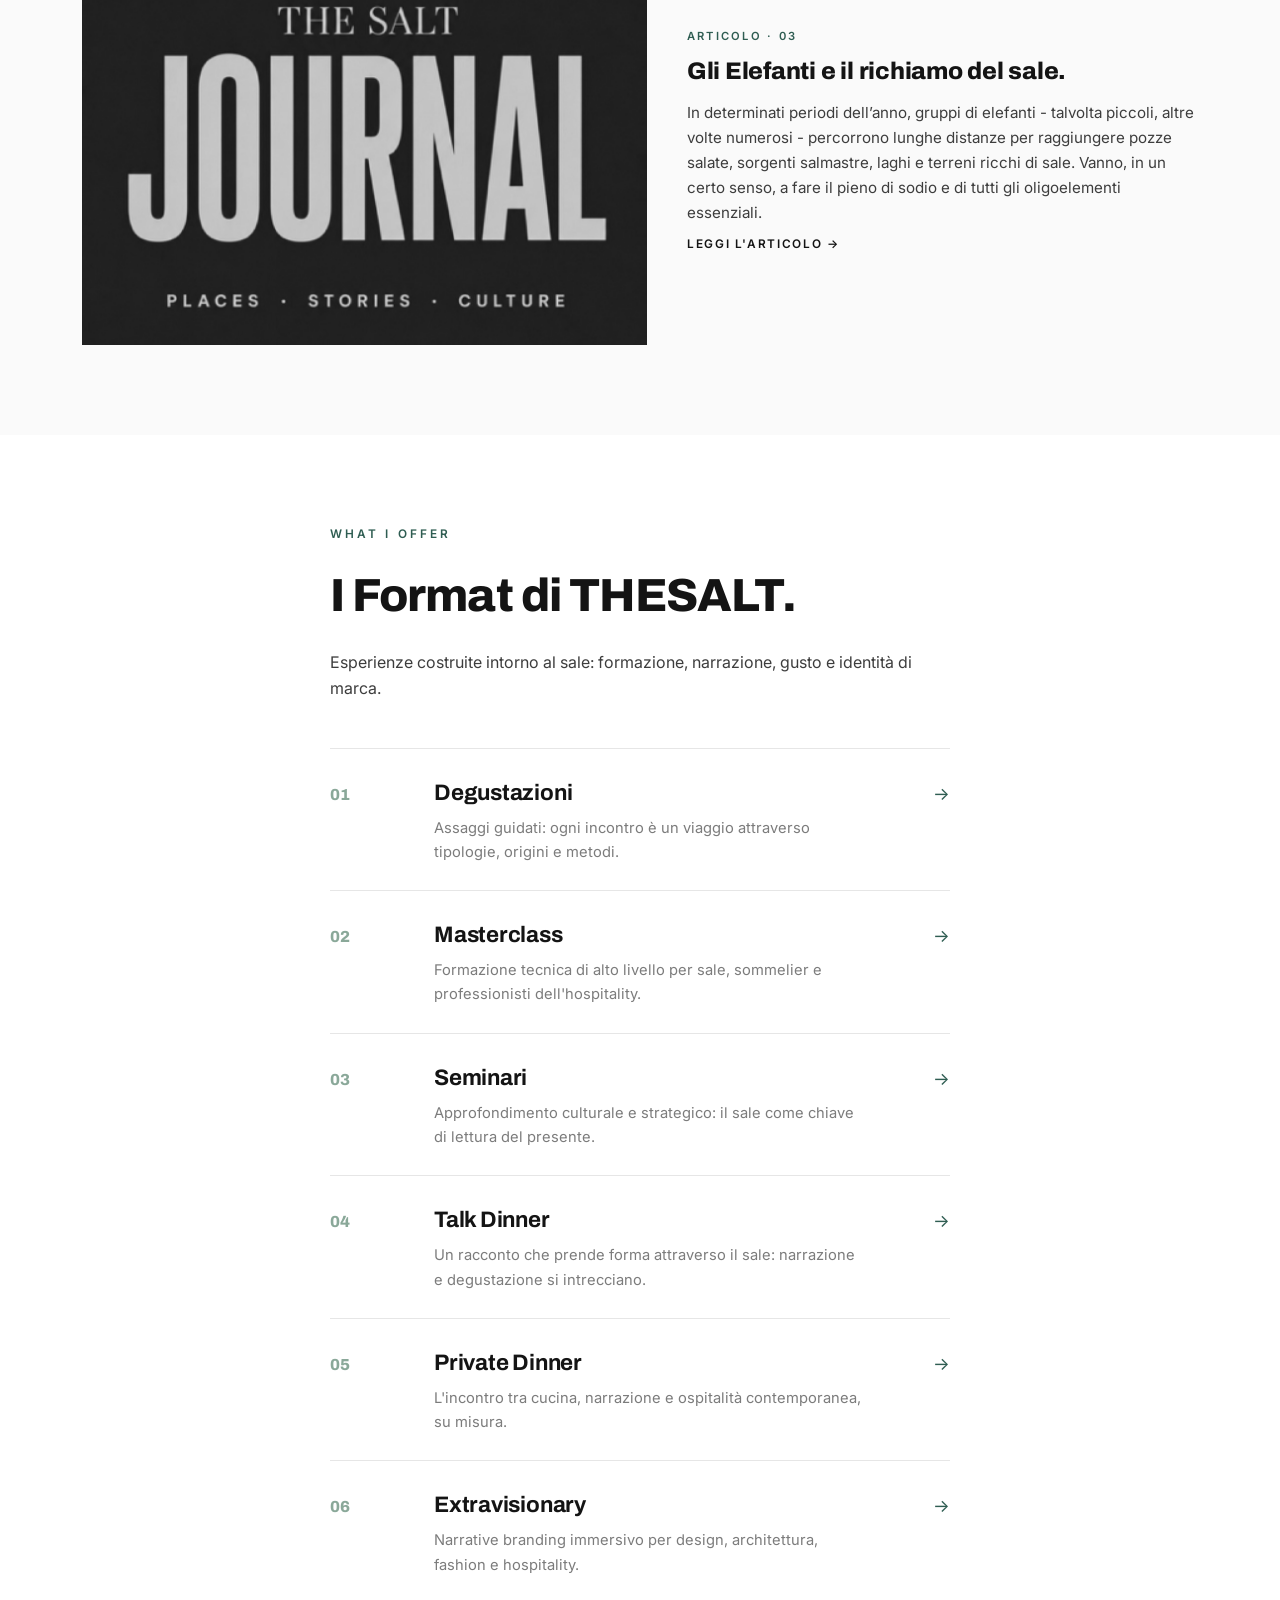
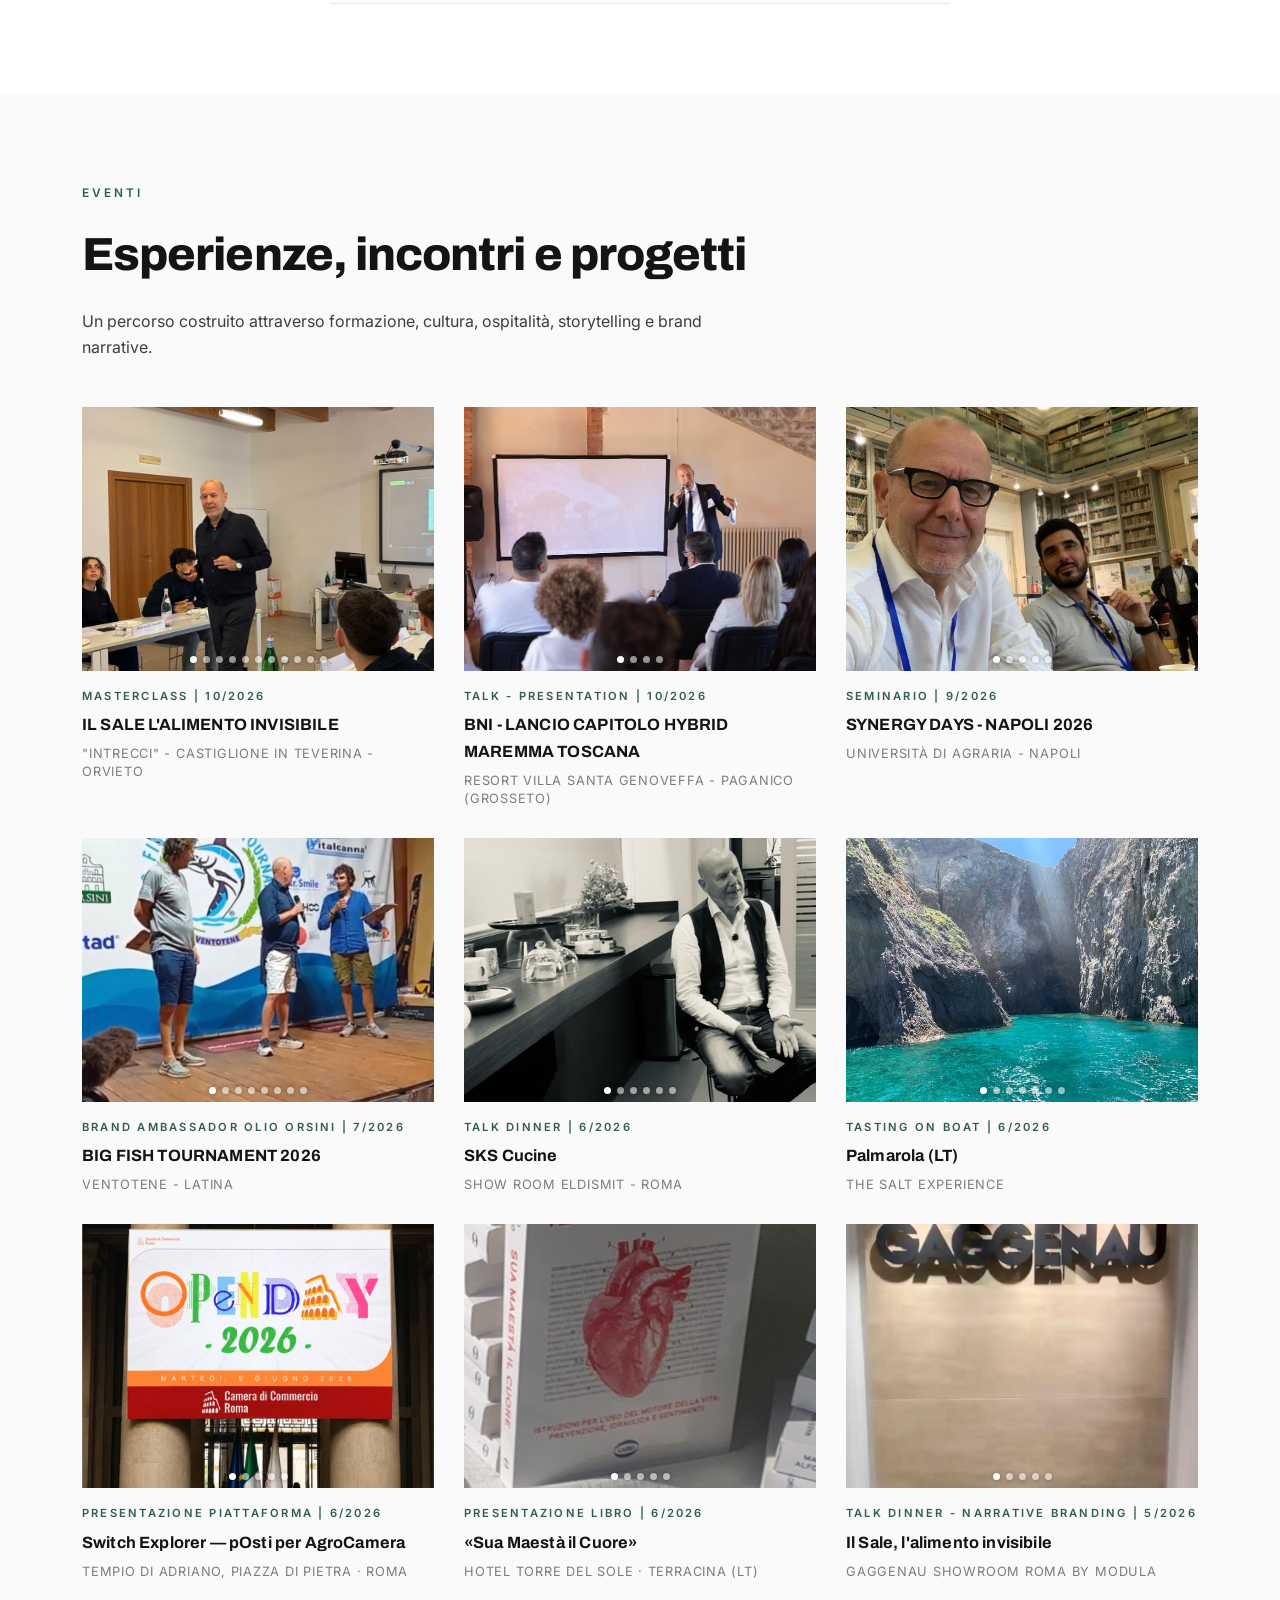
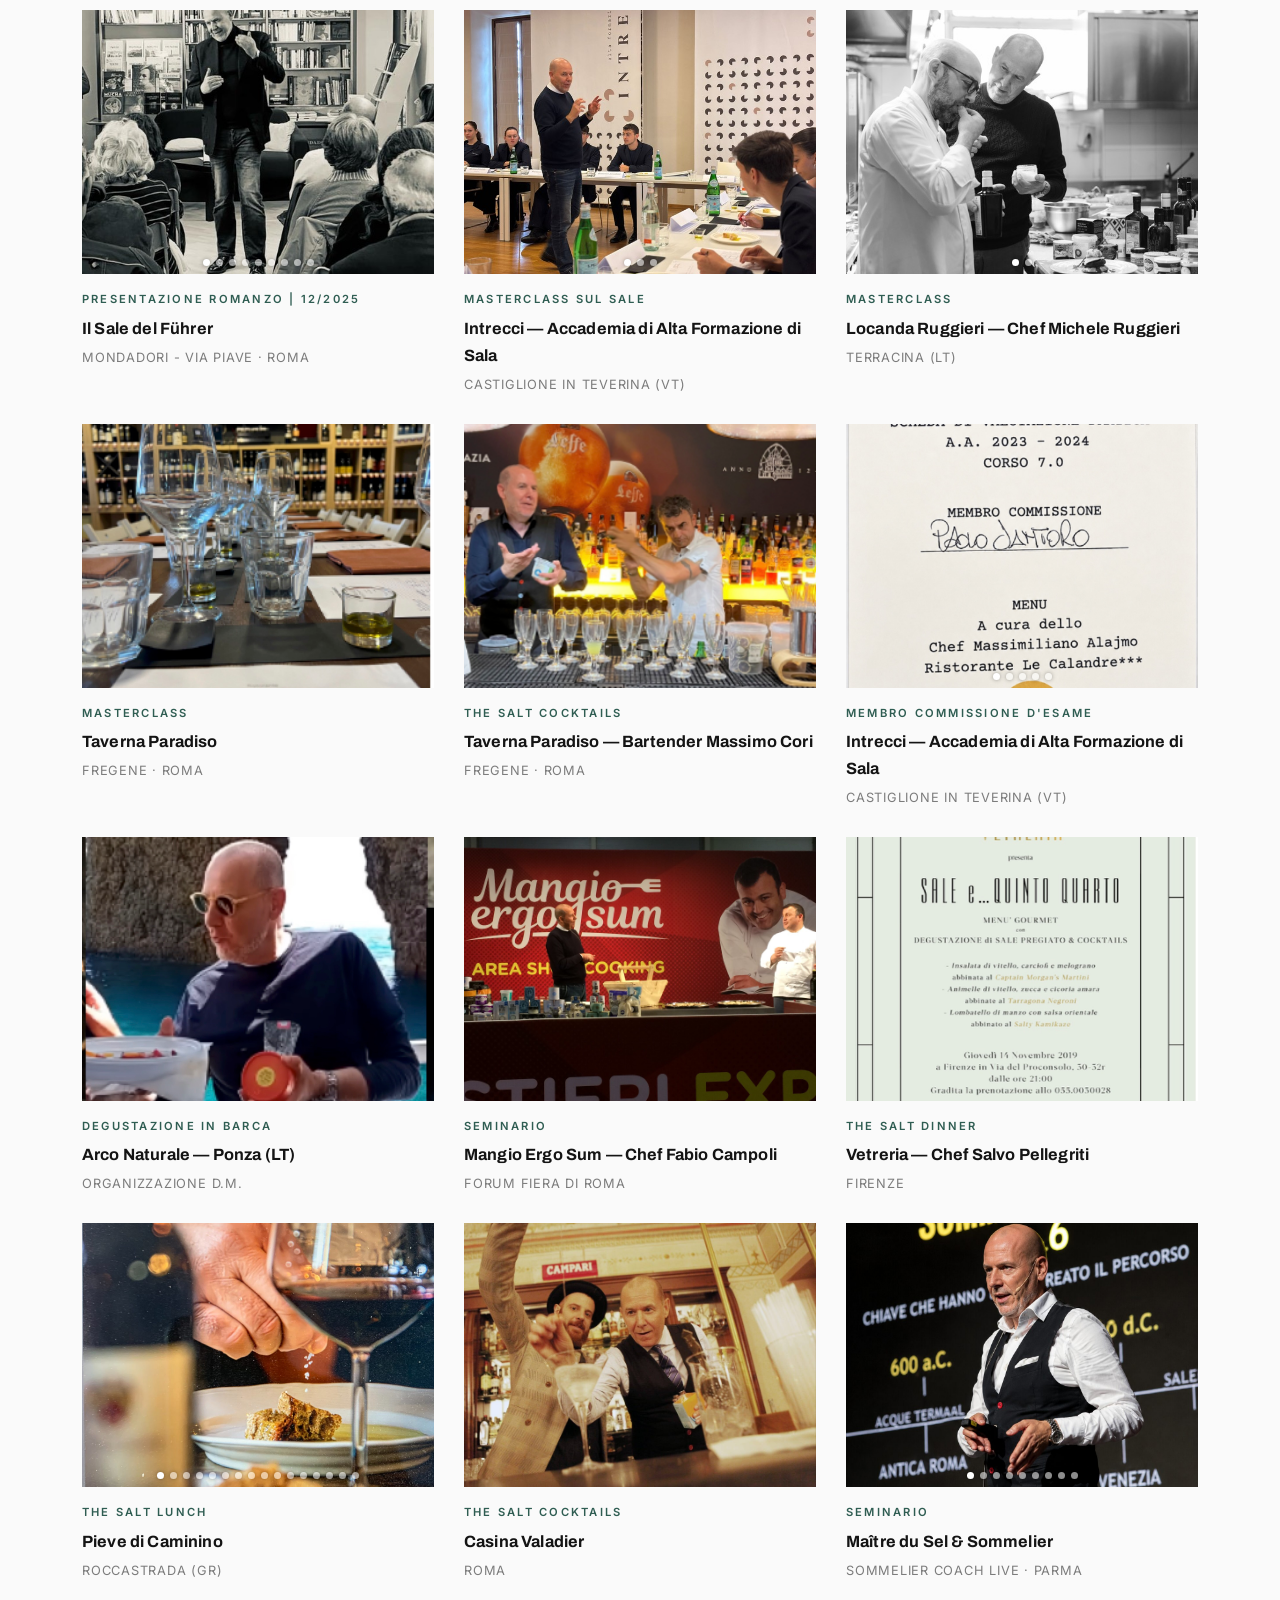
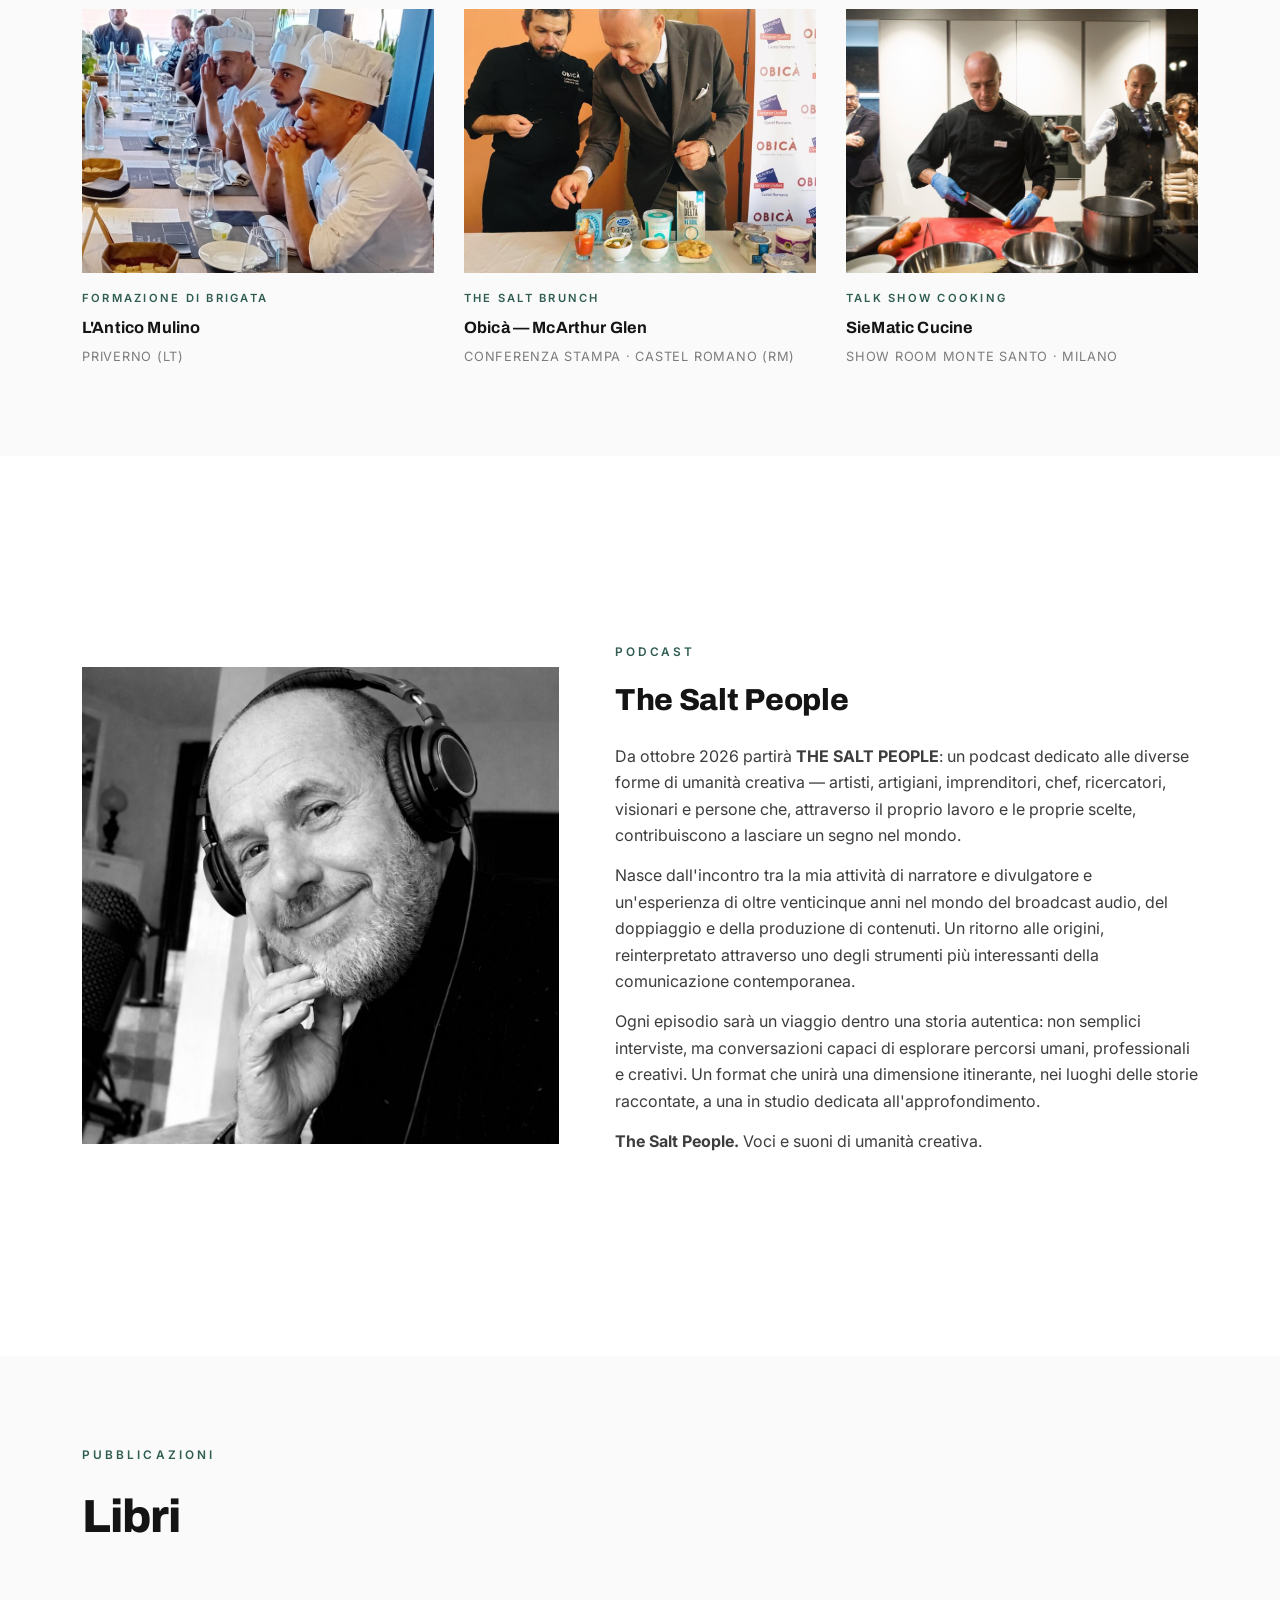
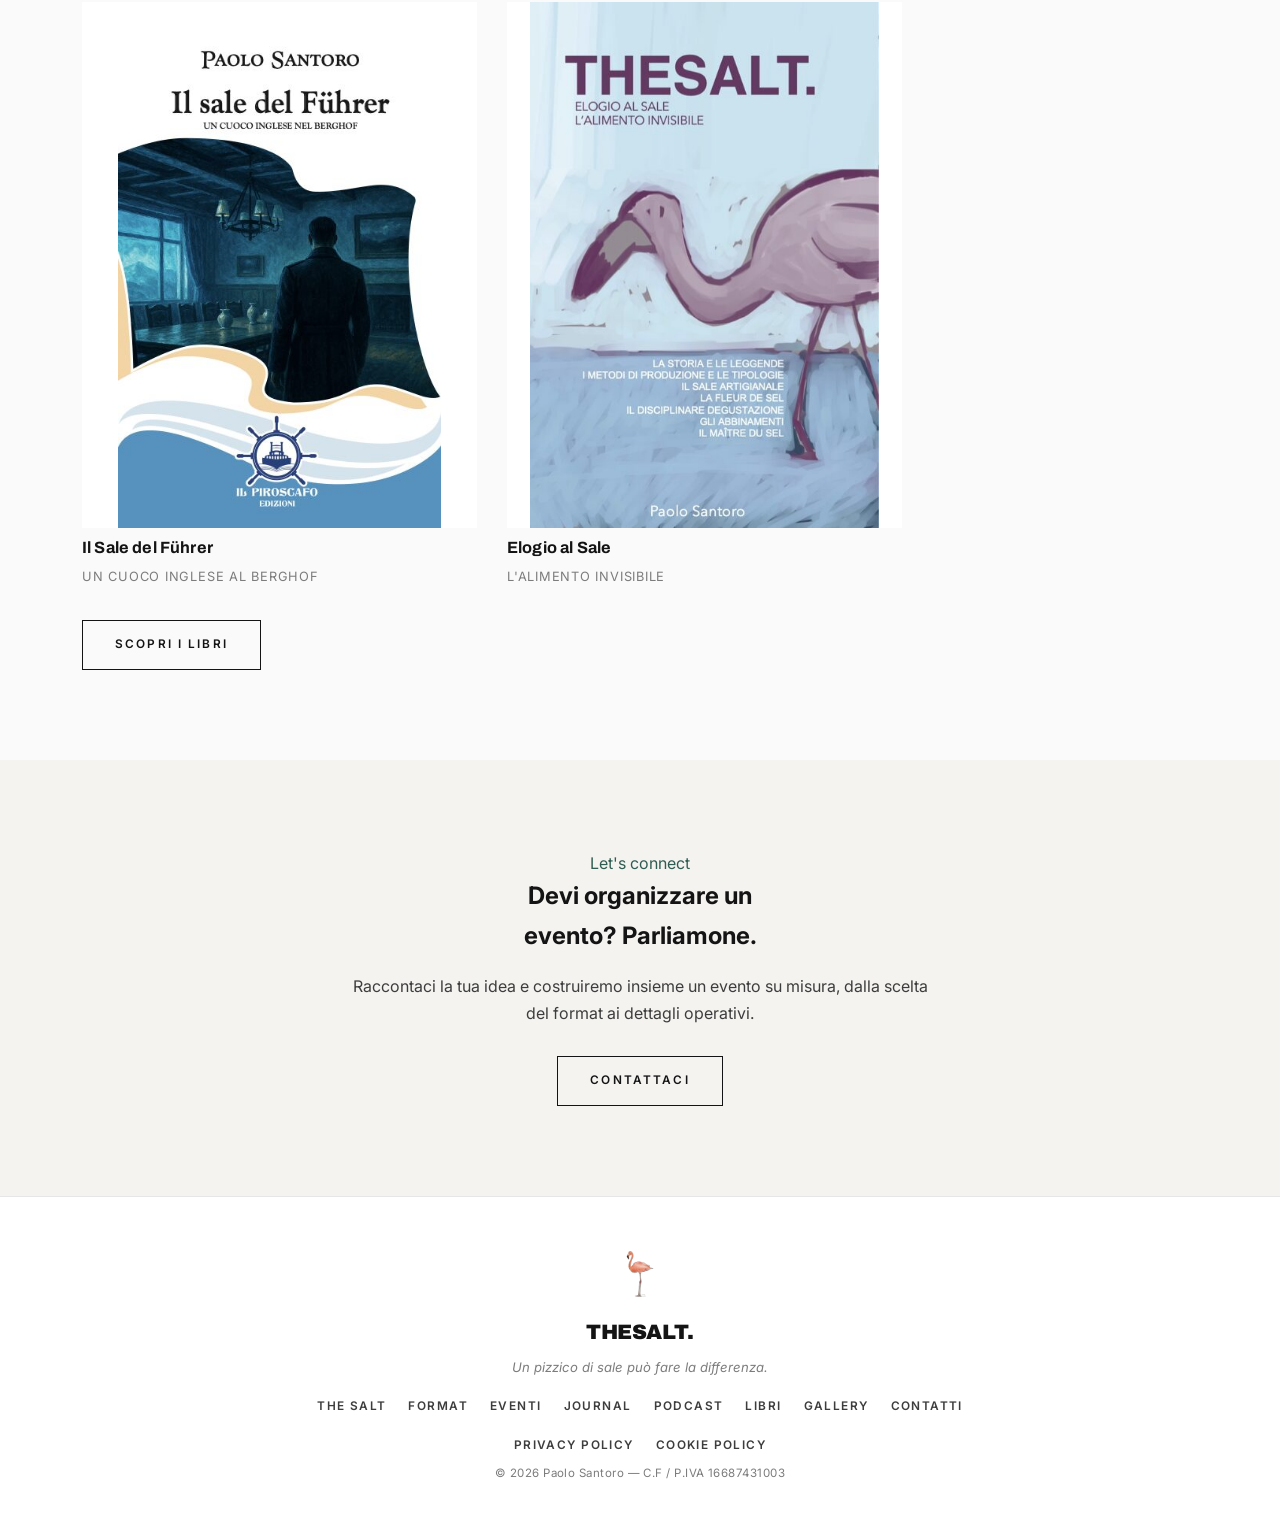
==== commit 76125481: "Aggiornamento contenuti dal pannello" ====
--- a/index.html
+++ b/index.html
@@ -139,19 +139,15 @@
         <div class="ph slides">
           <img class="on" src="assets/img/ev-il-sale-l-alimento-invisibile-01.jpg" alt="MASTERCLASS | 10/2026 IL SALE L'ALIMENTO INVISIBILE — &quot;INTRECCI&quot; - CASTIGLIONE IN TEVERINA  - ORVIETO, foto 1">
           <img src="assets/img/ev-il-sale-l-alimento-invisibile-02.jpg" alt="MASTERCLASS | 10/2026 IL SALE L'ALIMENTO INVISIBILE — &quot;INTRECCI&quot; - CASTIGLIONE IN TEVERINA  - ORVIETO, foto 2">
-          <img src="assets/img/ev-il-sale-l-alimento-invisibile-03.jpg" alt="MASTERCLASS | 10/2026 IL SALE L'ALIMENTO INVISIBILE — &quot;INTRECCI&quot; - CASTIGLIONE IN TEVERINA  - ORVIETO, foto 3">
-          <img src="assets/img/ev-il-sale-l-alimento-invisibile-04.jpg" alt="MASTERCLASS | 10/2026 IL SALE L'ALIMENTO INVISIBILE — &quot;INTRECCI&quot; - CASTIGLIONE IN TEVERINA  - ORVIETO, foto 4">
-          <img src="assets/img/ev-il-sale-l-alimento-invisibile-05.jpg" alt="MASTERCLASS | 10/2026 IL SALE L'ALIMENTO INVISIBILE — &quot;INTRECCI&quot; - CASTIGLIONE IN TEVERINA  - ORVIETO, foto 5">
-          <img src="assets/img/ev-il-sale-l-alimento-invisibile-06.jpg" alt="MASTERCLASS | 10/2026 IL SALE L'ALIMENTO INVISIBILE — &quot;INTRECCI&quot; - CASTIGLIONE IN TEVERINA  - ORVIETO, foto 6">
-          <img src="assets/img/ev-il-sale-l-alimento-invisibile-07.jpg" alt="MASTERCLASS | 10/2026 IL SALE L'ALIMENTO INVISIBILE — &quot;INTRECCI&quot; - CASTIGLIONE IN TEVERINA  - ORVIETO, foto 7">
-          <img src="assets/img/ev-il-sale-l-alimento-invisibile-08.jpg" alt="MASTERCLASS | 10/2026 IL SALE L'ALIMENTO INVISIBILE — &quot;INTRECCI&quot; - CASTIGLIONE IN TEVERINA  - ORVIETO, foto 8">
-          <img src="assets/img/ev-il-sale-l-alimento-invisibile-09.jpg" alt="MASTERCLASS | 10/2026 IL SALE L'ALIMENTO INVISIBILE — &quot;INTRECCI&quot; - CASTIGLIONE IN TEVERINA  - ORVIETO, foto 9">
-          <img src="assets/img/ev-il-sale-l-alimento-invisibile-10.jpg" alt="MASTERCLASS | 10/2026 IL SALE L'ALIMENTO INVISIBILE — &quot;INTRECCI&quot; - CASTIGLIONE IN TEVERINA  - ORVIETO, foto 10">
-          <img src="assets/img/ev-il-sale-l-alimento-invisibile-11.jpg" alt="MASTERCLASS | 10/2026 IL SALE L'ALIMENTO INVISIBILE — &quot;INTRECCI&quot; - CASTIGLIONE IN TEVERINA  - ORVIETO, foto 11">
-          <img src="assets/img/ev-il-sale-l-alimento-invisibile-12.jpg" alt="MASTERCLASS | 10/2026 IL SALE L'ALIMENTO INVISIBILE — &quot;INTRECCI&quot; - CASTIGLIONE IN TEVERINA  - ORVIETO, foto 12">
-          <img src="assets/img/ev-il-sale-l-alimento-invisibile-13.jpg" alt="MASTERCLASS | 10/2026 IL SALE L'ALIMENTO INVISIBILE — &quot;INTRECCI&quot; - CASTIGLIONE IN TEVERINA  - ORVIETO, foto 13">
-          <img src="assets/img/ev-il-sale-l-alimento-invisibile-14.jpg" alt="MASTERCLASS | 10/2026 IL SALE L'ALIMENTO INVISIBILE — &quot;INTRECCI&quot; - CASTIGLIONE IN TEVERINA  - ORVIETO, foto 14">
-          <img src="assets/img/ev-il-sale-l-alimento-invisibile-15.jpg" alt="MASTERCLASS | 10/2026 IL SALE L'ALIMENTO INVISIBILE — &quot;INTRECCI&quot; - CASTIGLIONE IN TEVERINA  - ORVIETO, foto 15">
+          <img src="assets/img/ev-il-sale-l-alimento-invisibile-04.jpg" alt="MASTERCLASS | 10/2026 IL SALE L'ALIMENTO INVISIBILE — &quot;INTRECCI&quot; - CASTIGLIONE IN TEVERINA  - ORVIETO, foto 3">
+          <img src="assets/img/ev-il-sale-l-alimento-invisibile-05.jpg" alt="MASTERCLASS | 10/2026 IL SALE L'ALIMENTO INVISIBILE — &quot;INTRECCI&quot; - CASTIGLIONE IN TEVERINA  - ORVIETO, foto 4">
+          <img src="assets/img/ev-il-sale-l-alimento-invisibile-07.jpg" alt="MASTERCLASS | 10/2026 IL SALE L'ALIMENTO INVISIBILE — &quot;INTRECCI&quot; - CASTIGLIONE IN TEVERINA  - ORVIETO, foto 5">
+          <img src="assets/img/ev-il-sale-l-alimento-invisibile-08.jpg" alt="MASTERCLASS | 10/2026 IL SALE L'ALIMENTO INVISIBILE — &quot;INTRECCI&quot; - CASTIGLIONE IN TEVERINA  - ORVIETO, foto 6">
+          <img src="assets/img/ev-il-sale-l-alimento-invisibile-09.jpg" alt="MASTERCLASS | 10/2026 IL SALE L'ALIMENTO INVISIBILE — &quot;INTRECCI&quot; - CASTIGLIONE IN TEVERINA  - ORVIETO, foto 7">
+          <img src="assets/img/ev-il-sale-l-alimento-invisibile-10.jpg" alt="MASTERCLASS | 10/2026 IL SALE L'ALIMENTO INVISIBILE — &quot;INTRECCI&quot; - CASTIGLIONE IN TEVERINA  - ORVIETO, foto 8">
+          <img src="assets/img/ev-il-sale-l-alimento-invisibile-11.jpg" alt="MASTERCLASS | 10/2026 IL SALE L'ALIMENTO INVISIBILE — &quot;INTRECCI&quot; - CASTIGLIONE IN TEVERINA  - ORVIETO, foto 9">
+          <img src="assets/img/ev-il-sale-l-alimento-invisibile-12.jpg" alt="MASTERCLASS | 10/2026 IL SALE L'ALIMENTO INVISIBILE — &quot;INTRECCI&quot; - CASTIGLIONE IN TEVERINA  - ORVIETO, foto 10">
+          <img src="assets/img/ev-il-sale-l-alimento-invisibile-13.jpg" alt="MASTERCLASS | 10/2026 IL SALE L'ALIMENTO INVISIBILE — &quot;INTRECCI&quot; - CASTIGLIONE IN TEVERINA  - ORVIETO, foto 11">
         </div>
         <div class="tag">MASTERCLASS | 10/2026</div><h5>IL SALE L'ALIMENTO INVISIBILE</h5><div class="cap">&quot;INTRECCI&quot; - CASTIGLIONE IN TEVERINA  - ORVIETO</div>
       </div>
